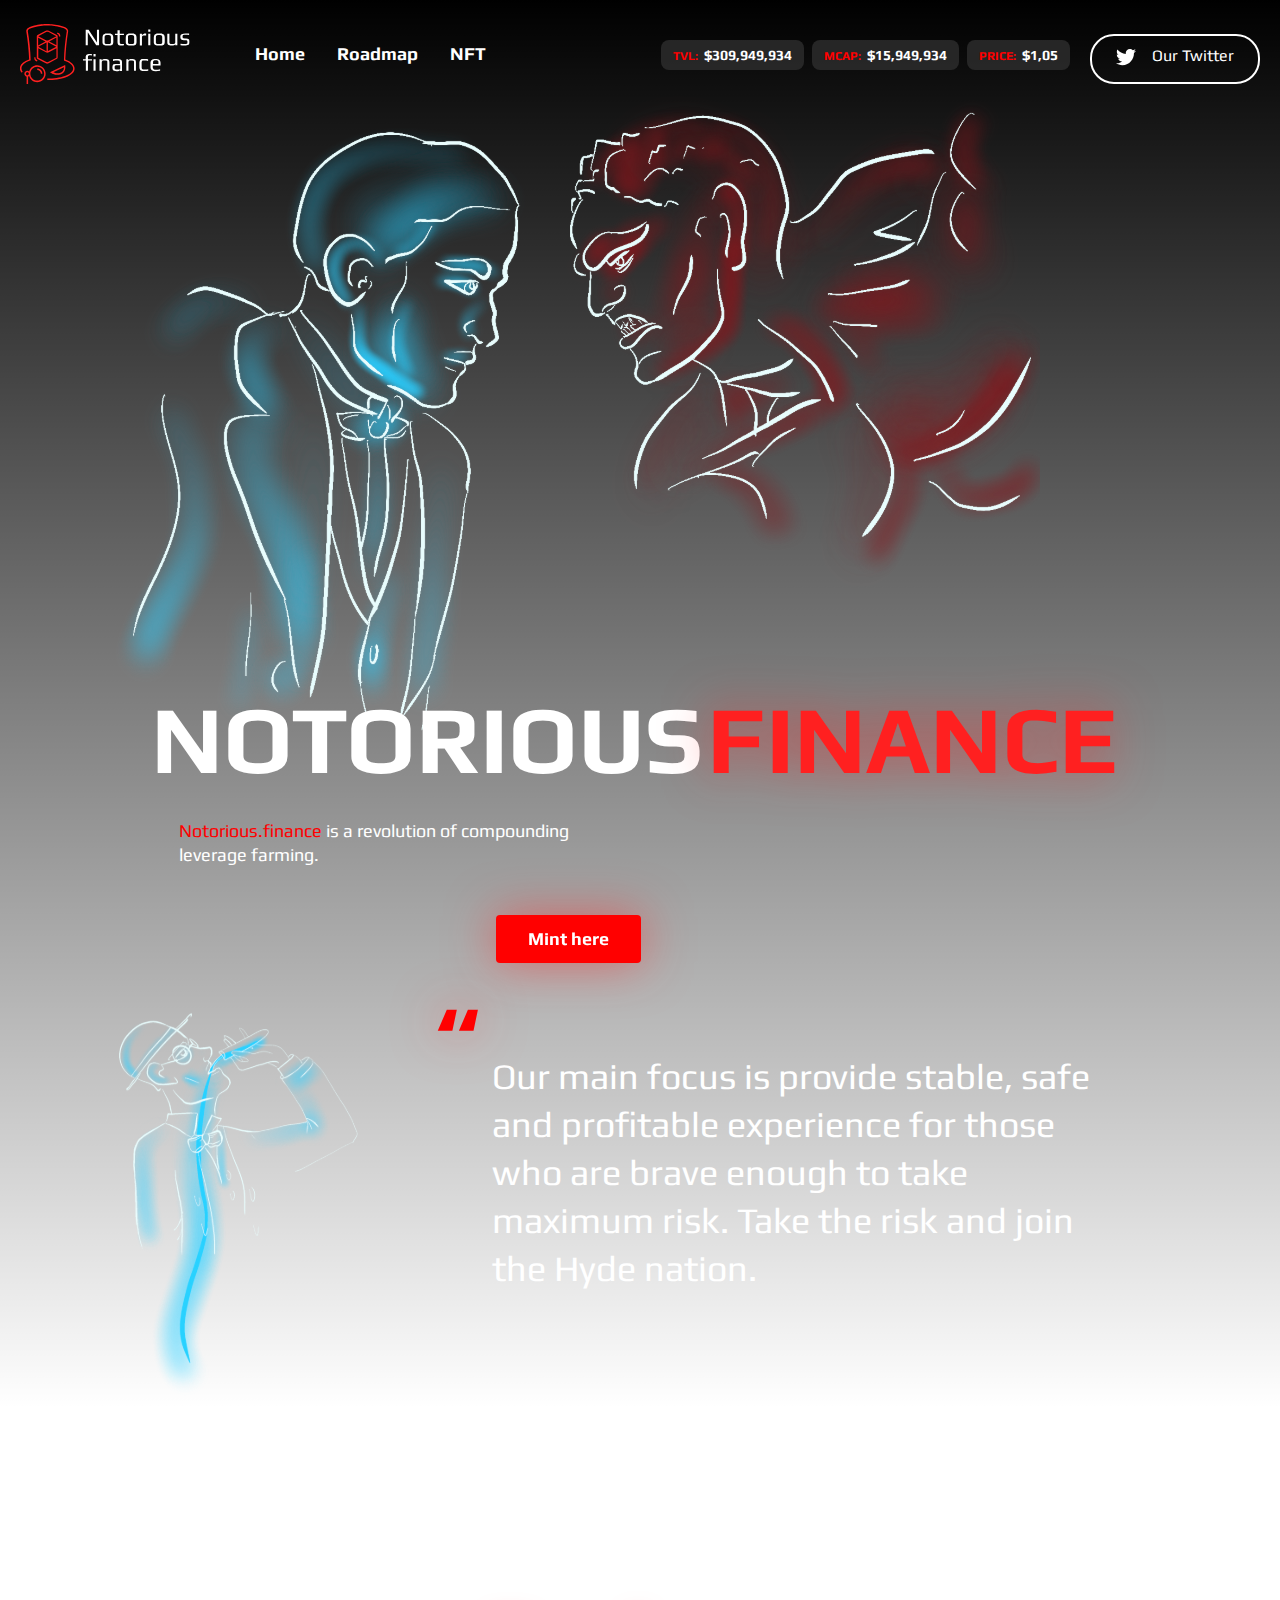
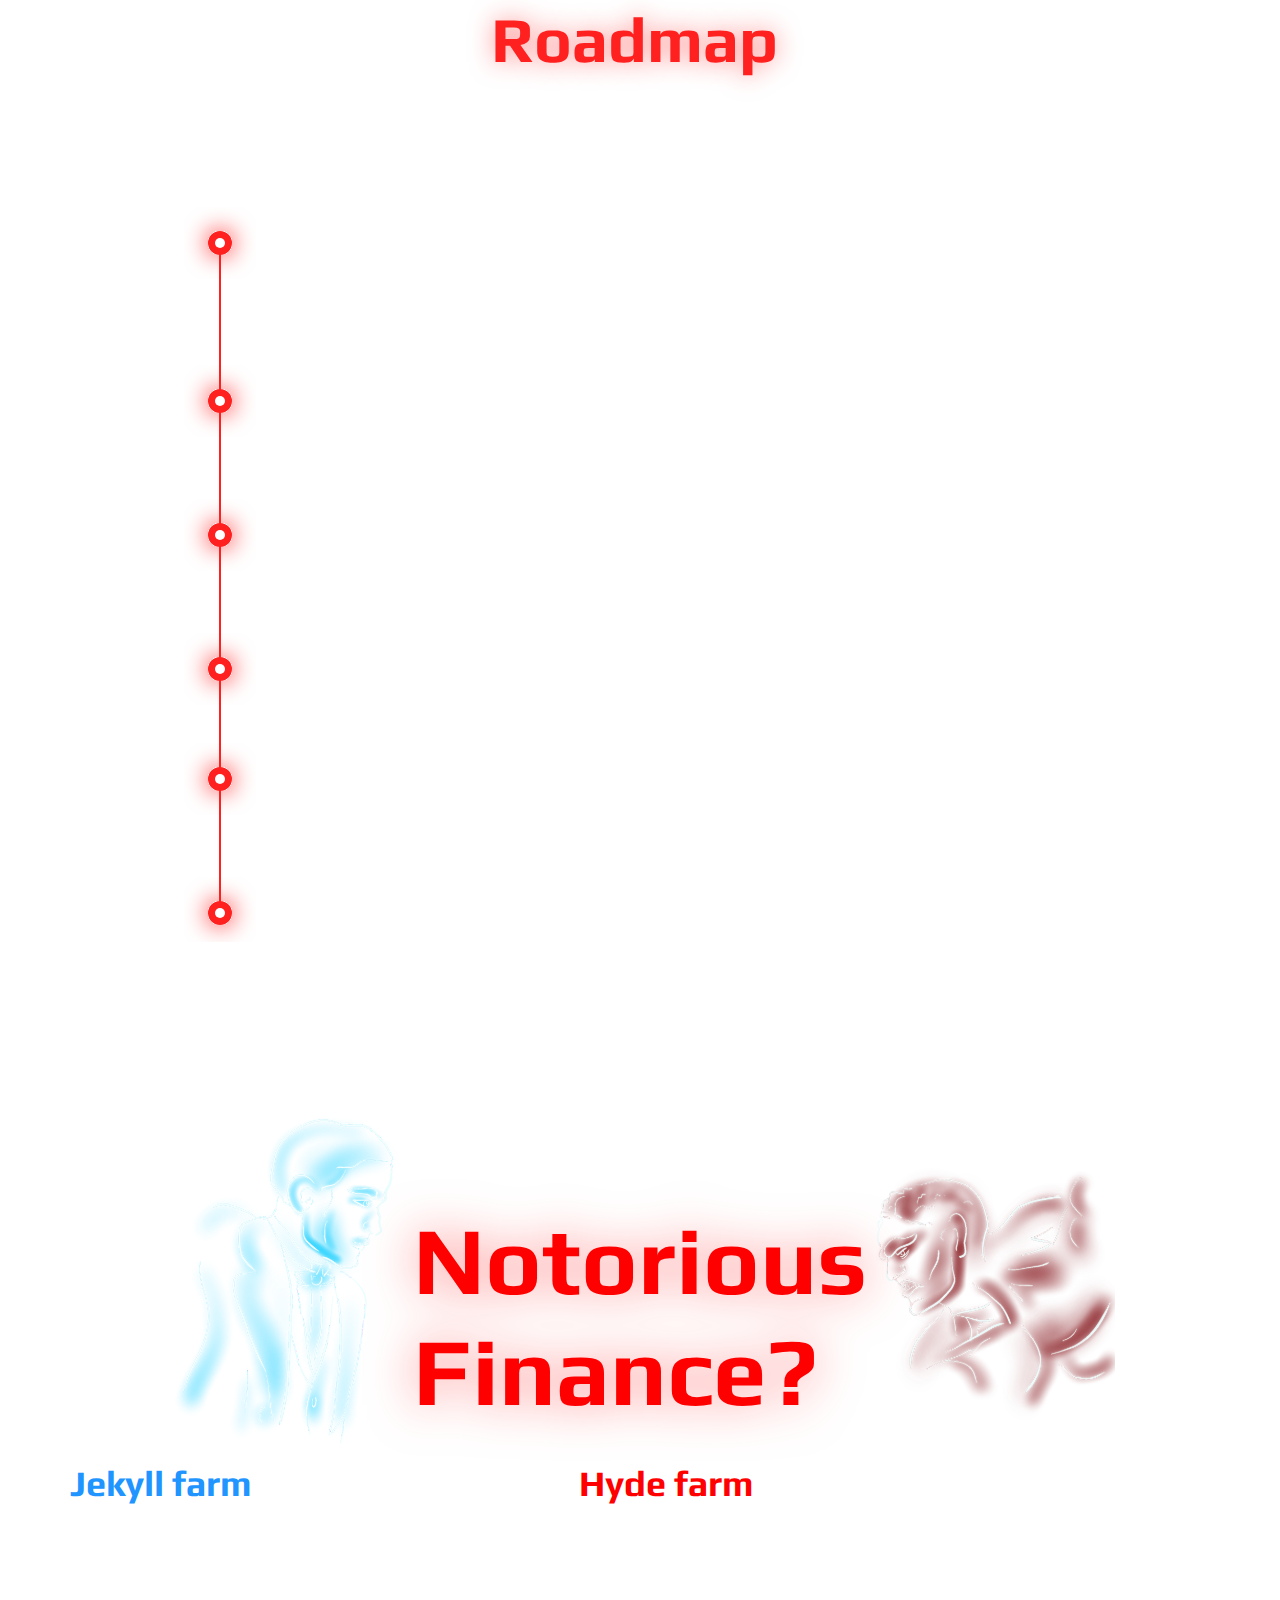
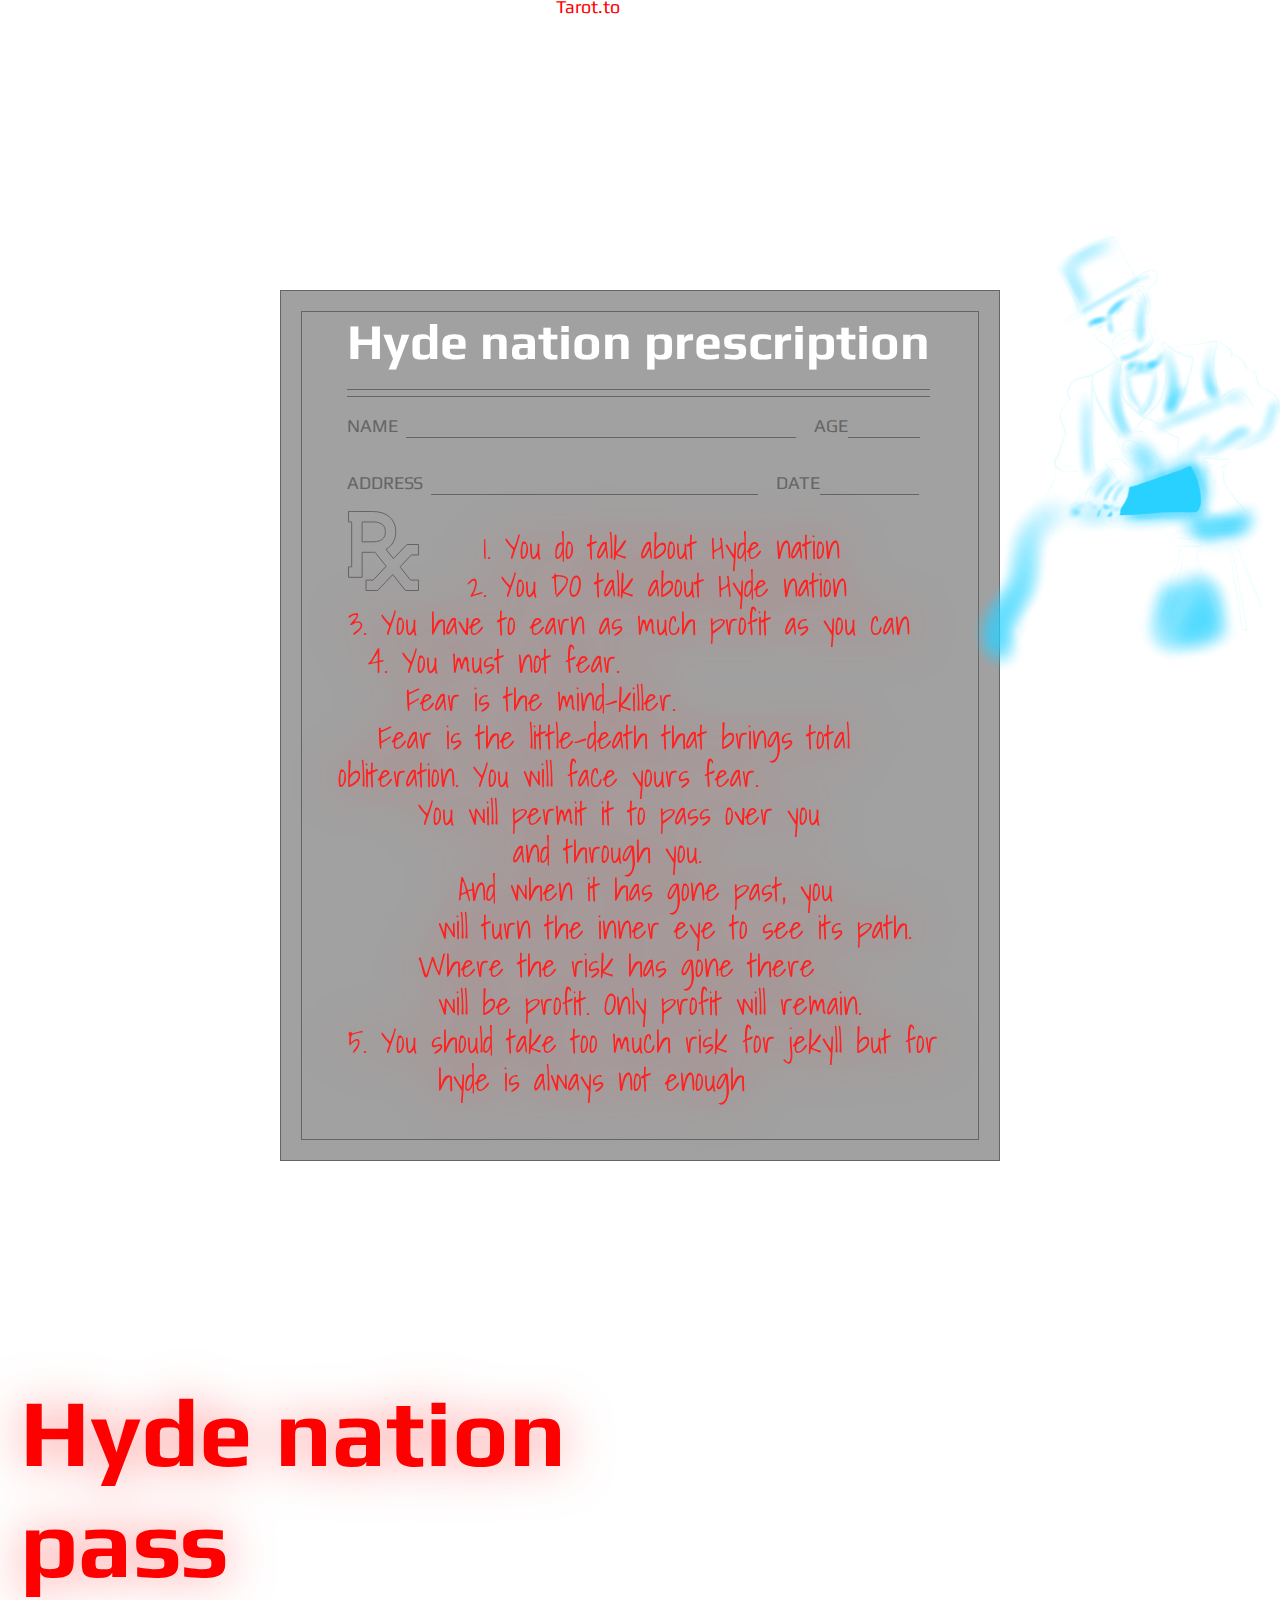
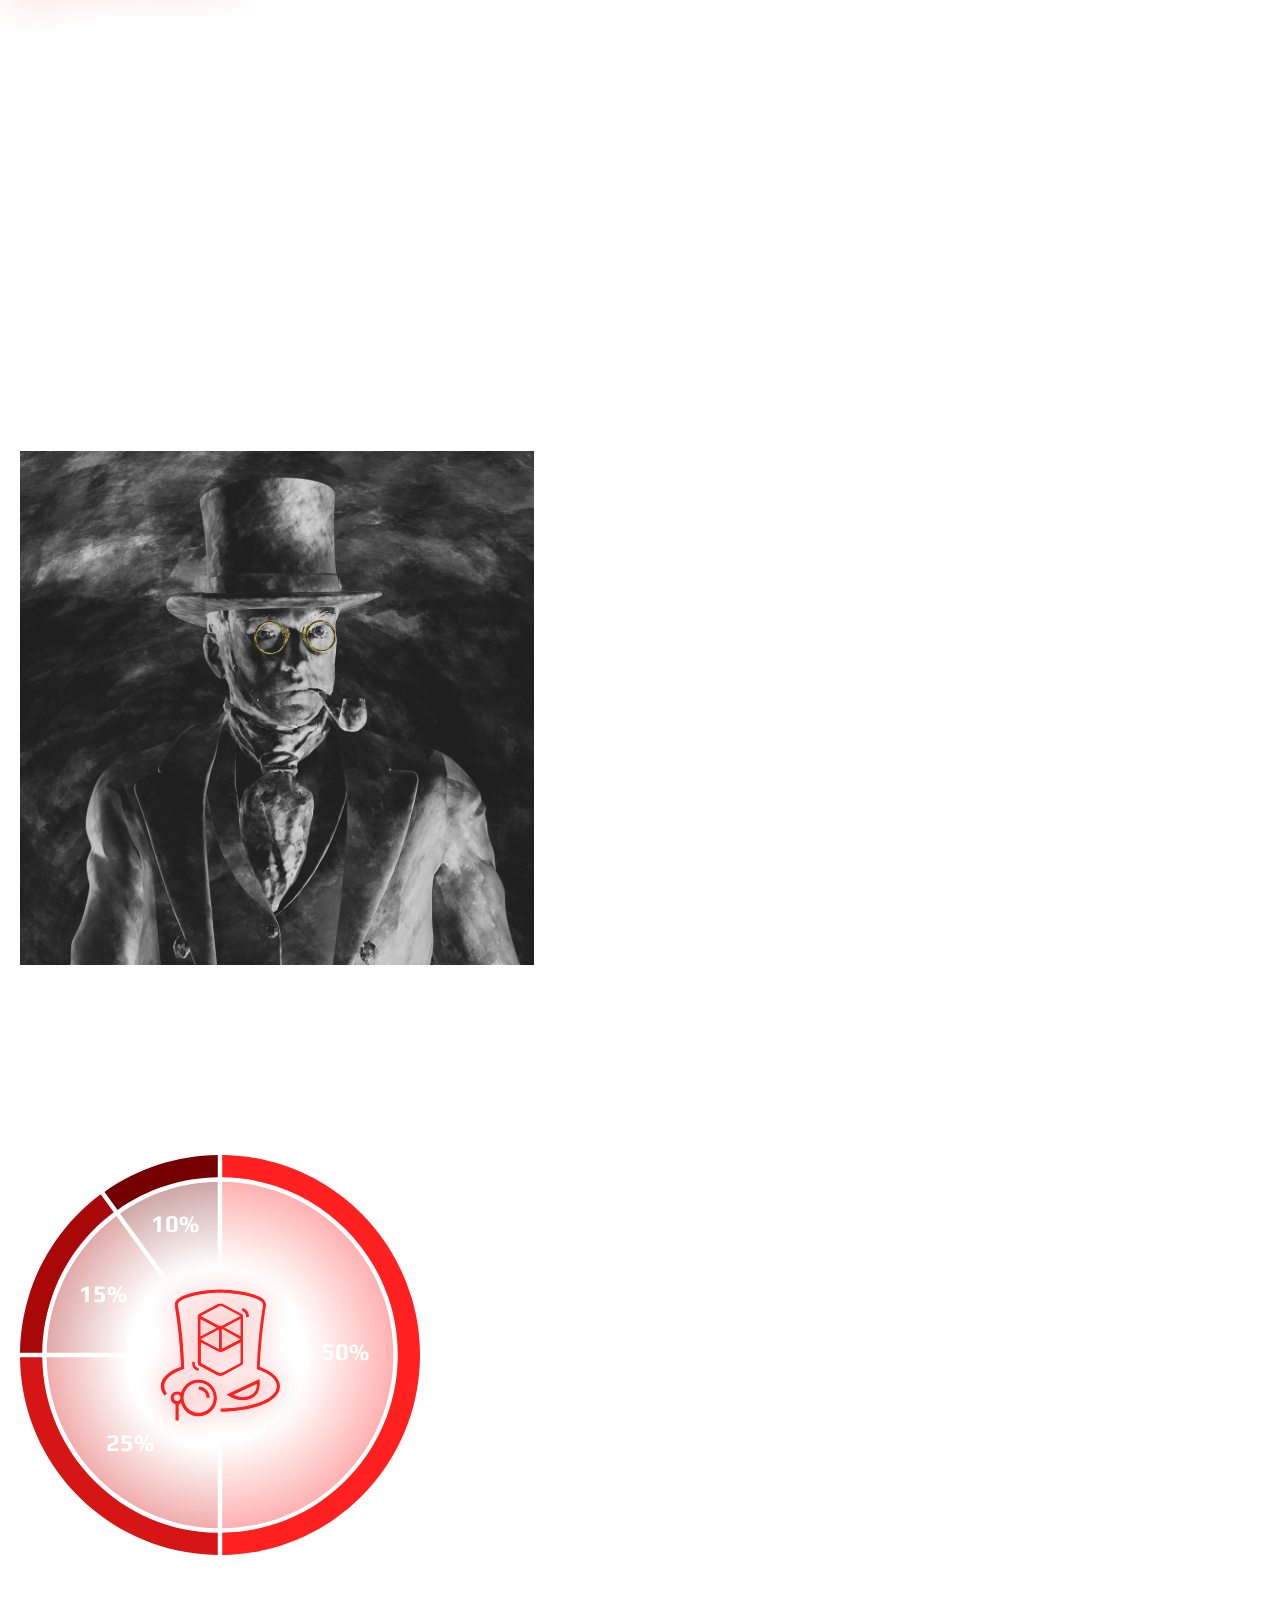
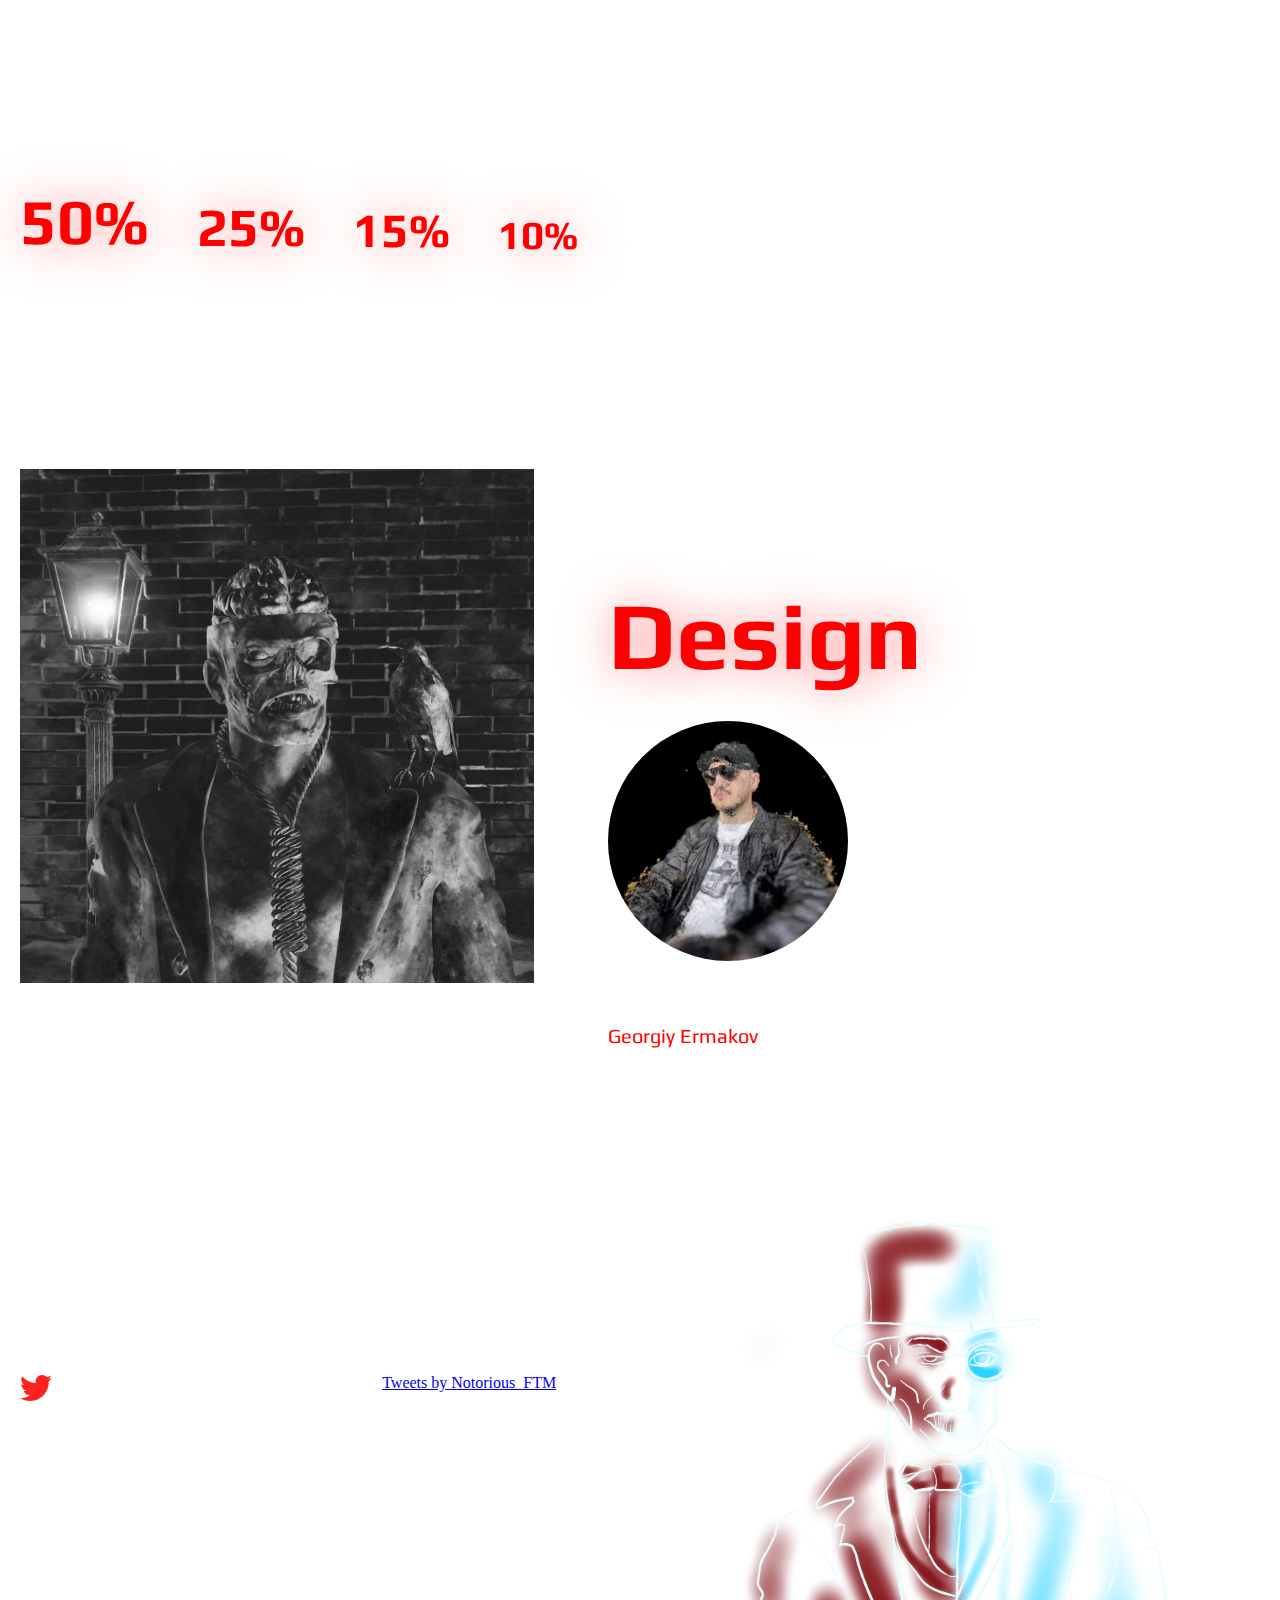
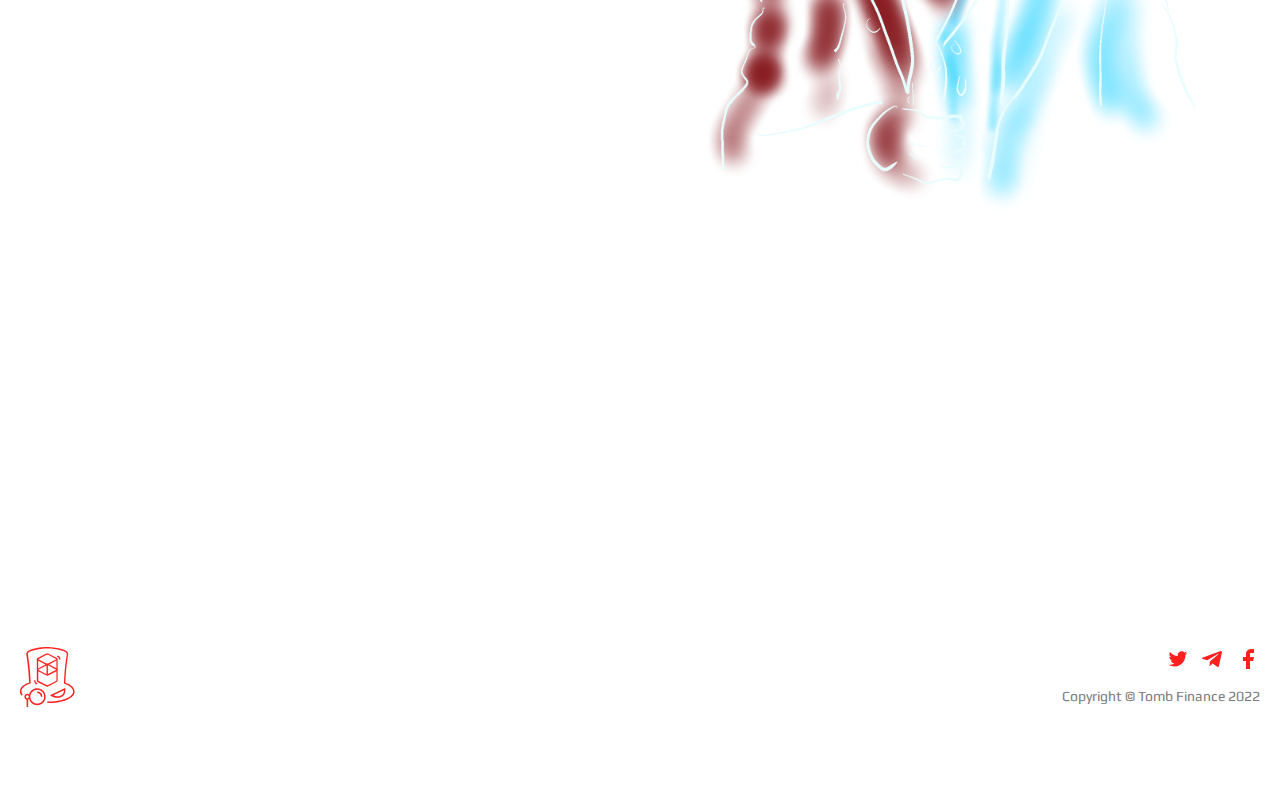
==== index.html @ 0c00ef54 "Add files via upload" ====
<!DOCTYPE html>
<html lang="en">
<head>
    <meta charset="UTF-8">
    <meta http-equiv="X-UA-Compatible" content="IE=edge">
    <meta name="viewport" content="width=device-width, initial-scale=1.0">
    <title>Document</title>
    <link rel="stylesheet" href="css/reset.css">
    <link rel="stylesheet" href="css/style.css">
    <link rel="stylesheet" href="css/media.css">
</head>
<body>
<header class="header">    
    <div class="header_wrapp">
        <div class="header_wrapp_centr">
            <img src="./img/svg/эффект.svg" alt="">
        </div>
        <div class="header_left">
            <div class="header_left_logo">
                <a href="#!">
                    <img src="./img/svg/Logo_header.svg" alt="">
                </a>
            </div>
            <div class="heder_left_nav">
                <ul class="heder_left_nav_ul">
                    <li class="heder_left_nav_li">
                       <a href="index.html" class="heder_left_nav_li_link"> Home </a>
                    </li>
                    <li class="heder_left_nav_li">
                        <a href="#roadmap" class="heder_left_nav_li_link heder_left_nav_li_link_roadmap"> Roadmap </a>
                    </li>
                    <li class="heder_left_nav_li">
                        <a href="#NFT" class="heder_left_nav_li_link heder_left_nav_li_link_NFT"> NFT </a>
                    </li>
                </ul>
            </div>
        </div>    
        <div class="header_right">
            <div class="header_right_price">
                    <ul class="header_right_price_ul">
                        <li class="header_right_price_li"><span class="header_right_price_text_1">TVL:</span><span class="header_right_price_text_2">$309,949,934</span></li>
                        <li class="header_right_price_li"><span class="header_right_price_text_1">MCAP:</span><span class="header_right_price_text_2">$15,949,934</span></li>
                        <li class="header_right_price_li"><span class="header_right_price_text_1">PRICE:</span><span class="header_right_price_text_2">$1,05</span></li>
                    </ul>  
            </div>
            <div class="header_right_price_twitt">
                <img src="./img/svg/twitt.svg" alt="" class="header_right_price_twitt_icon">
                <span class="header_right_price_twitt_text">Our Twitter</span>
            </div>
        </div>
        <div class="header_right_mobile">
            <span class="header_right_price_twitt_text_mobile">
                <img src="./img/svg/twitt.svg" alt="">
            </span>
            <span class="header_right_burger">
                <img src="./img/svg/menuburger.svg" alt="">
                <img class="close" src="./img/svg/close.svg" alt="">
            </span>
        </div>
        <div class="header_wrapp_mobile_def">
            <div class="header_left-mobile"> 
                <div class="heder_left_nav">
                    <ul class="heder_left_nav_ul">
                        <li class="heder_left_nav_li">
                            <a href="./index.html" class="heder_left_nav_li_link"> Home </a>
                        </li>
                        <li class="heder_left_nav_li">
                            <a href="#roadmap" class="heder_left_nav_li_link heder_left_nav_li_link_roadmap"> Roadmap </a>
                        </li>
                        <li class="heder_left_nav_li">
                            <a href="#NFT" class="heder_left_nav_li_link heder_left_nav_li_link_NFT"> NFT </a>
                        </li>
                    </ul>
                </div>
                <div class="seti seti_header">
                    <a href="#!"><img src="img/svg/twitt_foter.svg" alt="twitt" class="img_twtt"></a>
                    <a href="#!"><img src="img/svg/telegramm_footer.svg" alt="telegram" class="img_tele"></a>
                    <a href="#!"><img src="img/svg/facebook_footer.svg" alt="facebook"  class="img_facebook"></a>
                    <p class="seti_text">Copyright © Tomb Finance 2022</p>
                </div>
            </div>
        </div>
        <div class="header_img">
            <div class="header_wrapp_img">
                    <div class="header_wrapp_img_title">
                        <span class="header_wrapp_img_h1">NOTORIOUS</span>
                        <span class="header_wrapp_img_h2">FINANCE</span>
                    </div>  
            </div>
        </div>
        <div class="header_wrapp_img_text">
            <span class="header_wrapp_img_t1">Notorious.finance </span><span class="header_wrapp_img_t2">is a revolution of compounding<br> leverage farming.</span>
        </div>
    </div>   
</header>
    <div class="menu">
        <section class="wrapp">
            <div class="section_1">
                <div class="section_1_hum_blu"><img src="img/svg/Hum_blu.svg" alt="Hum_blu"class="section_1_hum_blu_img"></div>
                <div class="section_1_info">
                    <a href="#!">
                        <button class="section_1_info_but" type="button">
                            Mint here
                        </button>
                    </a>
                <div class="section_1_info_text">
                    <span class="section_1_info_text_1">“</span>
                    <span class="section_1_info_text_2">
                        Our main focus is provide stable, safe
                        and profitable experience for those who are brave enough to take maximum risk.
                         Take the risk and join the Hyde nation.
                    </span>
                </div>
                </div>
            </div>  
        </section>
        <section id="roadmap" class="wrapp_2">
            <div class="section_2">
                <div class="roadmap_text">
                    <span class="roadmap-text-1">
                        Roadmap
                    </span>
                    <span class="roadmap-text-2">
                        The path to the next generation of financial instruments
                    </span>
                </div>
                    <img src="img/svg/roadmap.svg" alt="roadmap" class="section_2-roadmap">
                <div class="section_2_stage_1_text_1 section_2_stage_wrap_text">
                    <span class="section_2_stage_1_title">Stage 1</span>
                    <span class="section_2_stage_1_text">Jekyll farms and Hyde farms v1 development, Design NFT, community development</span>
                </div>
                <img src="img/svg/stage.svg" alt="stage" class="section_2_stage section_2_stage_1">
                <div class="section_2_stage_2_text section_2_stage_wrap_text">
                    <span class="section_2_stage_1_title">Stage 2</span>
                    <span class="section_2_stage_1_text">Liquidity generation event and marketing activities</span>
                </div>
                <img src="img/svg/stage.svg" alt="stage" class="section_2_stage section_2_stage_2">
                <div class="section_2_stage_3_text section_2_stage_wrap_text">
                    <span class="section_2_stage_1_title">Stage 3</span>
                    <span class="section_2_stage_1_text">Jekyll farm and Hyde farms v1  life, Hyde farms v2 development</span>
                </div>
                <img src="img/svg/stage.svg" alt="stage" class="section_2_stage section_2_stage_3">
                <div class="section_2_stage_4_text section_2_stage_wrap_text">            
                    <span class="section_2_stage_1_title">Stage 4</span>
                    <span class="section_2_stage_1_text">Hyde farms v2 development</span>
                </div>
                <img src="img/svg/stage.svg" alt="stage" class="section_2_stage section_2_stage_4">
                <div class="section_2_stage_5_text section_2_stage_wrap_text">
                    <span class="section_2_stage_1_title">Stage 5</span>
                    <span class="section_2_stage_1_text">Wide ranch of leverage farming protocol support</span>
                </div>
                <img src="img/svg/stage.svg" alt="stage" class="section_2_stage section_2_stage_5">
                <div class="section_2_stage_6_text section_2_stage_wrap_text">
                    <span class="section_2_stage_1_title">Stage 6</span>
                    <span class="section_2_stage_1_text">Cross-chain expansion</span>
                </div>
                <img src="img/svg/stage.svg" alt="stage" class="section_2_stage section_2_stage_6">
                </div>
        </section>
        <section class="wrapp_2">
            <div class="finance">
                <img src="img/svg/left_hum_blu.svg" alt="hum_blu" class="finance_img_blu">
                <div class="finance_title">
                    <span class="finance_text_1">Why is</span> 
                    <span class="finance_text_2">Notorious<br>Finance?</span>
                </div>
                <img src="img/svg/right_hum_red.svg" alt="hum_red" class="finance_img_red">
                <div class="finance_info">
                    <div class="finance_info_text_1">
                        <span class="finance_info_text_1_title">Jekyll farm</span>
                        <span class="finance_info_text_1_text">Jekyll farm allows liquidity providers to earn boosted NOS</span>
                    </div>
                    <div class="finance_info_text_2">
                        <span class="finance_info_text_2_title">Hyde farm</span>
                        <span class="finance_info_text_2_text">Only Hyde nation will gain access to protected leverage farming opportunities. Stake your NFT and proof your hyde nature.
                            Hyde farms use leverage protocol <span style="color:red;">Tarot.to</span> to farm with the highest leverage and protecting users from liquidation. When position coming to liquidation our smart contract will deleverage the position to the optimal leverage to continue farming </span>
                    </div>
                </div>
            </div>
        </section>
        <section class="wrapp_3">
            <div class="tablo">
                <img src="img/svg/alximic.svg" alt="alximic" class="tablo_alximic">
                <img src="img/svg/bog.svg" alt="bog" class="tablo_bog">
                <div class="tablo_ramka">
                    <div class="tablo_info">
                        <div class="tablo_info_title">Hyde nation prescription</div>
                        <div class="tablo_info_lin">
                            <span class="tablo_info_lini"></span>
                            <span class="tablo_info_lini_2"></span>
                        </div>
                        <div class="tablo_info_anketa">
                            <div class="tablo_info_anketa_up">
                                <span class="tablo_info_anleta_text_1">NAME</span>
                                <span class="tablo_info_anleta_lin_name"></span>
                                <span class="tablo_info_anleta_text_2">AGE</span>
                                <span class="tablo_info_anleta_lin_age"></span>
                            </div>
                            <div class="tablo_info_anketa_up">
                                <span class="tablo_info_anleta_text_1">ADDRESS</span>
                                <span class="tablo_info_anleta_lin_ADDRESS"></span>
                                <span class="tablo_info_anleta_text_2">DATE</span>
                                <span class="tablo_info_anleta_lin_DATE"></span>
                            </div>
                        </div>
                    </div>
                            <div class="tablo_info_anketa_bot">
                                <img src="img/svg/anketa.svg" alt="RX" class="anketa_logo">
                                <span class="tablo_info_anketa_bot_text">
                                    <span class="bot_text_1">1. You do talk about Hyde nation</span><br>
                                    <span class="bot_text_2">2. You DO talk about Hyde nation</span><br>
                                    <span class="bot_text_3">3. You have to earn as much profit as you can</span><br>
                                    <span class="bot_text_4">4. You must not fear.</span><br>
                                    <span class="bot_text_5">Fear is the mind-killer.</span><br>
                                    <span class="bot_text_6">Fear is the little-death that brings total obliteration.</span>
                                    You will face yours fear.<br>
                                    <span class="bot_text_7">You will permit it to pass over you</span>
                                    <span class="bot_text_8">and through you.</span><br>
                                    <span class="bot_text_9">And when it has gone past, you</span>
                                    <span class="bot_text_10">will turn the inner eye to see its path.</span><br>
                                    <span class="bot_text_11">Where the risk has gone there</span>
                                    <span class="bot_text_12">will be profit. <span class="padding">vsvfd</span> Only profit will remain.</span><br>
                                    <span class="bot_text_13">5. You should take too much risk for jekyll but for</span> <br>
                                    <span class="bot_text_14">hyde is always not enough</span>
                                </span>
                            </div>
                        </div>               
                </div>
        </section>
        <section id="NFT" class="wrapp_2">
            <div class="nation_pass nation_pass_1">
                <div class="nation_pass_text">
                    <h3 class="nation_pass_tittle">Hyde nation pass</h3>
                    <p class="nation_pass_text">We have collection of 10000 unique NFT, 500 of Mr. Hyde NFTs and 9500 of Dr. Jekyll NFTs. Each NFT is a pass to hyde nation. Mr. Hyde NFT is ultimate pass to all farms, highest APRs and all benefits of our platform. Dr. Jekyll NFT gives you access to leverage farming but sometimes one Jekyll is not enough. The most profitable farms require up to 7 Jekyll NFTs. Make sure that you have enough Jekyll NFTs.
                    </p>
                </div>
                <div class="nation_pass_pic">
                    <img src="img/svg/nation_pass_icon.svg" alt="pass">
                </div>
            </div>
            <div class="wrapp_4">
                <div class="nation_pass NTF">
                    <div class="nation_pass_pic ">
                        <img src="img/svg/NFT.svg" alt="NTF">
                    </div>
                    <div class="NTF_block">
                            <p class="NTF_text">The minting event of the NFT will be liquidity generation for NOS token. To avoid inflation after presale we decided to generate liquidity for NOS token with minting of NFTs. 
                            </p>
                            <ul class="nation_pass_prozent">
                                <li class="nation_pass_prozent_li">
                                    <p class="nation_pass_prozent_li_up">50%</p>
                                    <p class="nation_pass_prozent_li_bot">Liquidity</p>
                                </li>
                                <li class="nation_pass_prozent_li">
                                    <p class="nation_pass_prozent_li_up up_25">25%</p>
                                    <p class="nation_pass_prozent_li_bot">Development</p>
                                </li>
                                <li class="nation_pass_prozent_li">
                                    <p class="nation_pass_prozent_li_up up_15">15%</p>
                                    <p class="nation_pass_prozent_li_bot">Marketing</p>
                                </li>
                                <li class="nation_pass_prozent_li">
                                    <p class="nation_pass_prozent_li_up up_10">10%</p>
                                    <p class="nation_pass_prozent_li_bot">Team</p>
                                </li>
                            </ul>
                    </div>
                </div>
            </div>
        </section>
        <sectuon class="NFT_design">
            <div class="NFT_design_wrapp">
                <div class="NFT_design_icon">
                    <img src="img/svg/NFT_design.svg" alt="NFT_design">
                </div>
                <div class="NFT_design_info">
                    <div class="NFT_design_info_title">
                        <h3 class="NFT_design_info_title_up">NFT</h3>
                        <h3 class="NFT_design_info_title_bot">Design</h3>
                        <img src="img/svg/NFT_design_pick.svg" alt="Georgiy" class="NFT_design_pick">
                    </div>
                    <div class="NFT_design_info_text">
                        Each NFT is unique piece of art. Design is created by outstanding artist <span style="color:red">Georgiy Ermakov</span>. Georgiy has a lot of collaborations with celebrities.
                    </div>
                </div>
            </div>
        </sectuon>
        <section class="twitt">
            <div class="wrapp_2">
                <div class="twitt_icon">
                    <div class="twitt_icon_text">
                        <img src="img/svg/twitt_red.svg" alt="twitt">
                        <p class="twitt_text">
                            Our <br>
                            Twitter
                            feed
                        </p>
                    </div>
                    <div class="twitt_red">
                        <img src="img/svg/twit_blu_red.svg" alt="blu_red" class="twitt_blu_red">
                        <a class="twitter-timeline" data-height="763" data-theme="dark" href="https://twitter.com/Notorious_FTM?ref_src=twsrc%5Etfw">Tweets by Notorious_FTM</a> 
                        <script async src="https://platform.twitter.com/widgets.js" charset="utf-8"></script>
                    </div>
                </div>
            </div>
        </section>
        <footer class="footer">
            <div class="wrapp_2">
                <div class="footer_block">
                <div class="logo_footer">
                    <img src="img/svg/footer_logo.svg" alt="logo">
                </div>
                <div class="seti">
                    <a href="#!"><img src="img/svg/twitt_foter.svg" alt="twitt" class="img_twtt"></a>
                    <a href="#!"><img src="img/svg/telegramm_footer.svg" alt="telegram" class="img_tele"></a>
                    <a href="#!"><img src="img/svg/facebook_footer.svg" alt="facebook"  class="img_facebook"></a>
                    <p class="seti_text">Copyright © Tomb Finance 2022</p>
                </div>
                </div>
            </div>
        </footer>
    </div> 
    <!-- <script src="https://ajax.googleapis.com/ajax/libs/jquery/1.10.2/jquery.min.js">    
    </script>  -->
    <script src="./js/script.js"></script>
</body>
</html>
---- css/style.css ----
/*Шрифты начало*/
@font-face {
    font-family:'Play';
    font-style: 'Regular';
    src: url(../fonts/Play.woff);
}
@font-face {
    font-family:'Play Bold';
    font-style: 'Bold';
    src: url(../fonts/Play-Bold.woff) ;
}
@font-face {
    font-family:'ShadowsInto';
    font-style: 'Regular';
    src: url(../fonts/ShadowsIntoLight-Regular.ttf) ;
}

/*Шрифты конец*/
html{
    box-sizing: border-box;
    overflow-x: hidden;
}
body {
    overflow-x: hidden;
}
*, *::before, *::after{
    box-sizing: inherit;
}
body{
    background-image: linear-gradient(to bottom, black 0%, transparent 16%), url('../img/bg-1.jpg');
}
.header,
.menu {
    padding: 0 20px;
}
.padding {
    display: none;
}
.stop-scroll {
    overflow: hidden;
  }
/*Header start*/
.header{
    margin-bottom: 24px;
}
.header_wrapp{
    max-width: 1280px;
    margin: 0 auto;
    display: flex;
    flex-wrap: wrap;
    justify-content: space-between;
    position: relative;
}
.header_wrapp_mobile_def {
    position: absolute;
    opacity: 0;
}
.close {
    display: none;
}

.header_left{
    display: flex;
    flex-wrap: wrap;
    z-index: 3;
}
.header_left_logo{
    margin-top: 24px;
}
.heder_left_nav{
    margin-left: 64.5px;
    margin-top: 43px;
}
.heder_left_nav_ul{
    display: flex;
    flex-wrap: wrap;
}
.heder_left_nav_li{
    font-family: 'Play Bold';
    font-size: 18px;
    line-height: 21px;
    padding-right: 32px;
}
.heder_left_nav_li:last-child{
    padding-right: 0;
}
.heder_left_nav_li_link{
    text-decoration: none;
    color:white;
    padding-bottom: 3px;
}
.heder_left_nav_li_link:hover, .heder_left_nav_li_link:active{
    border-bottom: 2px solid red ;
}
.header_wrapp_centr{
    position: absolute;
    z-index: 1;
    top: 0;
    left: 130px;
}

.header_right_mobile {
    display: none;
}
.header_right{
    display: flex;
    flex-wrap: wrap;
    z-index: 3;
}
.header_right_price_ul{
    display: flex;
    flex-wrap: wrap;
    margin-top: 40px;
}
.header_right_price_li{
    border-radius: 8px;
    background-color: rgba(48, 48, 48, 0.75);
    margin-right: 8px;
    padding-top: 7px;
    padding-bottom: 7px;
}
.header_right_price_li:last-child{
    margin-right: 20px;
}
.header_right_price_text_1{
    color: white;
    padding: 0px 0px 0px 12px ;
    font-family: 'Play Bold';
    font-size: 12px;
    line-height: 14px;
    color: red;
    
}
.header_right_price_text_2{
    color: white;
    padding: 0px 12px 0px 6px ;
    font-family: 'Play Bold';
    font-size: 14px;
    line-height: 16px;
    
}
.header_right_price_twitt{
    border: 2px solid white;
    border-radius: 24px;  
    margin-top: 34px;
    padding: 10px 24px 10px 24px;
    
}

.header_right_price_twitt_text{
    font-family: 'Play';
    font-size: 16px;
    line-height: 19px;
    color: white;
    padding: 0px 0px 0px 12px ;
}
.header_img{
    padding-left: 161px;
    max-width: 1920px;
}
.header_wrapp_img{
    background: url('../img/svg/Humans.svg') no-repeat center;
    width: 942px;
    height: 694px;
    padding-top: 448px;
    padding-left:471px ;
}
.header_wrapp_img_h1{
    font-family: 'Play Bold';
    font-size: 96px;
    line-height: 111px;
    color:white
}
.header_wrapp_img_h2{
    font-family: 'Play Bold';
    font-size: 96px;
    line-height: 111px;
    color:#FF2020;
    filter: drop-shadow(0px 0px  24px  rgba(255, 32, 32, 0.5));
}
.header_wrapp_img_text{
    padding-top: 24px;
    padding-left: 640px;
}
.header_wrapp_img_t1{
    font-family: 'Play';
    font-size: 18px;
    line-height: 24px;
    color:red;
    margin-top: 24px;
}
.header_wrapp_img_t2{
    font-family: 'Play';
    font-size: 18px;
    line-height: 24px;
    color:white;
}

/*Header end*/

/*Menu start*/
.wrapp{
    max-width: 1320px;
    margin: 0 auto;
    margin-bottom: 84px;
}
.section_1{
    display: flex;
    flex-wrap: wrap;
}
.section_1_info{
    padding-left: 55px;
    padding-top: 24px;
}
.section_1_info_but{
    font-family: 'Play Bold';
    font-size: 18px;
    line-height: 24px;
    color:white;
    border-radius: 4px;
    background:red;
    filter: drop-shadow(0px 0px  24px  rgba(255, 32, 32, 0.5));
    padding: 12px 32px;
    border: none;
    margin-left:61px ;
}
.section_1_info_text{
    display: flex;
    flex-wrap: wrap;
}
.section_1_info_text_1{
    font-family: 'Play Bold';
    font-size: 96px;
    line-height: 111px;
    color:red;
    filter: drop-shadow(0px 0px  24px  rgba(255, 32, 32, 0.5));
    display: inline-block;
    display: block;
    padding-top: 167px;
}
.section_1_info_text_2{
    font-family: 'Play';
    font-size: 36px;
    line-height: 48px;
    color:white;
    max-width: 640px;
    height: 240px;
    display: inline-block;
    padding-left: 11px;
    padding-top: 205px;
}
.section_1_hum_blu_img{
    width: 547px;
    height: 627px;
}
.wrapp_2{
    max-width: 1280px;
    margin: 0 auto;
}
.section_2{
    position: relative;
}
.section_2-roadmap{
    margin-bottom: 0;
    padding-left: 197px;
    padding-top:148px ;
}
.roadmap_text {
    position: absolute;
    top: 57%;
    left: 0;
    max-width: 24%;
    display: flex;
    flex-direction: column;
}
.roadmap-text-1 {
    margin-bottom: 23px;
    font-family: 'Play Bold';
    font-weight: 700;
    font-size: 64px;
    line-height: 74px;
    color: #FF2020;
    text-shadow: 0px 0px 24px rgba(255, 32, 32, 0.5);
}
.roadmap-text-2 {
    font-family: 'Play';
    font-weight: 400;
    font-size: 20px;
    line-height: 24px;
    color: #FFFFFF;
}
.section_2_stage_1{
    position: absolute;
    top: 119px;
    left: 231px;
}
.section_2_stage_2{
    position: absolute;
    top: 170px;
    left: 542px;
}
.section_2_stage_3{
    position: absolute;
    top: 363px;
    left: 598px;
}
.section_2_stage_4{
    position: absolute;
    top: 285px;
    left: 945px;
}
.section_2_stage_5{
    position: absolute;
    top: 414px;
    left: 1049px;
}
.section_2_stage_6{
    position: absolute;
    top: 565px;
    left: 519px;
}
.section_2_stage_wrap_text{
    color: white;
    width:277px;
}
.section_2_stage_1_title{
    display: block;
    font-family: 'Play Bold';
    font-size: 36px;
    line-height: 42px;
    padding-bottom: 12px;
}
.section_2_stage_1_text{
    display: block;
    font-family: 'Play';
    font-size: 18px;
    line-height: 24px;
    
}
.section_2_stage_1_text_1{
    position: absolute;
    top: 18px;
    left: 268px;
}
.section_2_stage_2_text{
    position: absolute;
    top: 80px;
    left: 570px;
}
.section_2_stage_3_text{
    padding-right: 18px;
    position: absolute;
    top: 215px;
    left: 629px;
}

.section_2_stage_4_text{
    position: absolute;
    top: 228px;
    left: 974px;
}
.section_2_stage_5_text{
    padding-right: 94px;
    position: absolute;
    top: 404px;
    left: 1099px;
}
.section_2_stage_6_text{
    position: absolute;
    top: 558px;
    left: 255px;
    text-align: right;
}
.finance{
    display: flex;
    flex-wrap: wrap;
    position: relative;
    margin-top: 152px;
    margin-bottom: 259px;
}
.finance_img_blu{
    padding-top: 46px;
    padding-right: 39px;
}
.finance_img_red{
    padding-top: 56px;
    padding-left: 18px;
}
.finance_text_1{
    font-family: 'Play';
    font-size: 96px;
    line-height: 111px;
    color:white;
}
.finance_text_2{
    font-family: 'Play Bold';
    font-size: 96px;
    line-height: 111px;
    color:red;
    filter: drop-shadow(0px 0px  24px  rgba(255, 32, 32, 0.5));
    display: block;
}
.finance_info{
    display: flex;
    flex-wrap: wrap;
    width: 684px;
    justify-content: space-between;
    position: absolute;
    top:482px;
    left: 336px;
}
.finance_info_text_1_title{
    font-family: 'Play Bold';
    font-size: 36px;
    line-height: 24px;
    color:#2094FF;
}
.finance_info_text_1_text{
    display: block;
    font-family: 'Play';
    font-size: 18px;
    line-height: 24px;
    color:white;
    width: 253px;
    padding-top: 24px;
}
.finance_info_text_2{
    text-align: right;
}
.finance_info_text_2_title{
    font-family: 'Play Bold';
    font-size: 36px;
    line-height: 24px;
    color:red;
}
.finance_info_text_2_text{
    display: block;
    padding-top: 24px;
    font-family: 'Play';
    font-size: 18px;
    line-height: 24px;
    color:white;
    width: 380px;
}
/*menu end*/
/*tablo start*/
.tablo{
    margin: 0 auto ;
    width: 720px;
    border: 1px solid #656565;
    padding: 20px;
    margin-bottom: 216px;
    position: relative;
    background: rgba(0, 0, 0, 0.37);
}
.tablo_alximic{
    position: absolute;
    right: -319px;
    top:-192px;
}
.tablo_bog{
    position: absolute;
    left:-366px;
    bottom:-195px;
}
.tablo_ramka{
    border: 1px solid #656565;
}
.tablo_info{
    padding: 0 45px 0 45px;
}
.tablo_info_title{
    font-family: 'Play Bold';
    font-size: 50px;
    line-height: 58px;
    color: white;
    padding-bottom: 19px;
}
.tablo_info_lini{
    display: block;
    content: '';
    border-bottom: 1px solid #656565;
    width: 583px;
    margin-bottom: 6px;
}
.tablo_info_lini_2{
    display: block;
    content: '';
    border-bottom: 1px solid #656565;
    width: 583px;
    margin-bottom: 17px;
}

.tablo_info_anketa_up{
    display: flex;
    flex-wrap: wrap;
    padding-bottom: 33px;
}
.tablo_info_anleta_text_2{
    font-family: 'Play';
    font-size: 18px;
    line-height: 24px;
    color: #656565;
    padding-left: 18px;
}
.tablo_info_anleta_text_1{
    font-family: 'Play';
    font-size: 18px;
    line-height: 24px;
    color: #656565;
    padding-right: 8px;
}
.tablo_info_anleta_lin_name{
    display: block;
    content: '';
    border-bottom: 1px solid #656565;
    width: 390px;
    padding-top: 8px;
    
}
.tablo_info_anleta_lin_age{
    display: block;
    content: '';
    border-bottom: 1px solid #656565;
    width: 72px;
    padding-top: 8px;
}
.tablo_info_anleta_lin_ADDRESS{
    display: block;
    content: '';
    border-bottom: 1px solid #656565;
    width: 327px;
    padding-top: 8px;
}
.tablo_info_anleta_lin_DATE{
    display: block;
    content: '';
    border-bottom: 1px solid #656565;
    width: 99px;
    padding-top: 8px;
}
.tablo_info_anketa_bot{
    padding: 0 36px 41px 36px;
    position: relative;
}
.anketa_logo{
    position: absolute;
    top:-17px;
    left: 46px;
}
.tablo_info_anketa_bot_text{
    
    font-family: 'ShadowsInto';
    font-size: 32px;
    line-height: 38px;
    color: #FF2020;
    filter: drop-shadow(0px 0px  24px  rgba(255, 32, 32, 0.5));
}
.bot_text_1{
    padding-left: 145px;
}
.bot_text_2{
    padding-left: 129px;
}
.bot_text_3{
    padding-left: 10px;
}
.bot_text_4{
    padding-left: 30px;
}
.bot_text_5{
    padding-left: 68px;
}
.bot_text_6{
    padding-left: 40px;
}
.bot_text_7{
    padding-left: 80px;
}
.bot_text_8{
    padding-left: 175px;
}
.bot_text_9{
    padding-left: 120px;
}
.bot_text_10{
    padding-left: 100px;
}
.bot_text_11{
    padding-left: 80px;
}
.bot_text_12{
    padding-left: 100px;
}
.bot_text_13{
    padding-left: 10px;
}
.bot_text_14{
    padding-left: 100px;
}
/*tablo end*/
/*nation_pass start*/

.nation_pass{
    display: grid;
    grid-template-columns: repeat(2, 1fr);
    gap: 180px;
    margin-bottom: 190px;
}
.nation_pass_tittle{
    font-family: 'Play Bold';
    font-size: 96px;
    line-height: 111px;
    color: red;
    filter: drop-shadow(0px 0px  24px  rgba(255, 32, 32, 0.5));
    width: 700px;
    padding-bottom: 32px;
}
.nation_pass_text{
    font-family: 'Play';
    font-size: 20px;
    line-height: 30px;
    color: white;
    width: 520px;
}
.wrapp_4{
    margin-left: 109px;
}
.NTF{
    gap: 0px;
}
.NTF_text{
    font-family: 'Play';
    font-size: 24px;
    line-height: 36px;
    color: white;
    padding-bottom: 48px;
    width: 640px;
    padding-top: 73px;
}
.nation_pass_prozent{
    display: flex;
    flex-wrap: wrap;
    align-items: flex-end;

}
.nation_pass_prozent_li{
    padding-right: 48px;
}
.nation_pass_prozent_li:last-child{
    padding-right: 0px;
}
.nation_pass_prozent_li_up{
    font-family: 'Play Bold';
    font-size: 64px;
    line-height: 74px;
    color: red;
    filter: drop-shadow(0px 0px  24px  rgba(255, 32, 32, 0.5));
}
.nation_pass_prozent_li_bot{
    font-family: 'Play';
    font-size: 18px;
    line-height: 21px;
    color: white;
}
.up_25{
    font-size: 54px;
    line-height: 62px;
    
}
.up_15{
    font-size: 48px;
    line-height: 56px;
    text-align: bottom;
}
.up_10{
    font-size: 40px;
    line-height: 46px;
    text-align: bottom;
}
/*nation_pass end*/
/*NFT design start*/
.NFT_design_wrapp{
    position: relative;
    display: flex;
    flex-wrap: wrap;
    width: 1228px;
    margin: 0 auto;
    margin-bottom: 294px;
}
.NFT_design_info{
    width: 426px;
    padding-left: 74px;
}
.NFT_design_info_title_up{
    font-family: 'Play Bold';
    font-size: 96px;
    line-height: 111px;
    color: white;
}
.NFT_design_info_title_bot{
    font-family: 'Play Bold';
    font-size: 96px;
    line-height: 111px;;
    color: red;
    filter: drop-shadow(0px 0px  24px  rgba(255, 32, 32, 0.5));
}
.NFT_design_info_text{
    font-family: 'Play';
    font-size: 20px;
    line-height: 30px;
    color: white;
}
.NFT_design_pick{
    position: absolute;
    right: 0;
    top:0;
}

/*NFT design end*/

/*footer start*/

.footer_block{
    display: flex;
    flex-wrap: wrap;
    justify-content: space-between;
    margin-bottom: 98px;
}
.seti{
    text-align: right;
}
.twitt_icon_text{
    margin-right: 137px;
    max-width: 22%;
}
.twitt_icon{
    display: inline-flex;
    margin-bottom: 109px;
}
.img_twtt,.img_tele{
    padding-right: 10px;
}

.twitt_text{
    font-family: 'Play Bold';
    font-size: 64px;
    line-height: 74px;
    color: white;
}
.twitt_red{
    width: 560px;
    height: 763px;
    position: relative;
}
.twitt_blu_red{
    position: absolute;
    top:-292px;
    right: -456px;
}
.seti_text{
    font-family: 'Play';
    font-size: 14px;
    line-height: 16px;
    color: #7C7C7C;
    padding-top: 17px;
}
/*footer end*/
---- css/media.css ----
@media (max-width: 1290px) {
    .header_img {
        padding-left: 0;
    }
    .header_wrapp_img {
        width: auto;
        height: auto;
        padding-top: 600px;
        padding-left: 131px;
    }
    .header_wrapp_img_text {
        padding-left: 159px;
    }
    .header_wrapp_centr {
        left: 0;
    }
    .section_1 {
        flex-wrap: nowrap;
    }
    .section_1_hum_blu_img {
        max-width: 360px;
    }
    .section_1_info_text_1 {
        padding-top: 56px;
        line-height: 38px;
    }
    .section_1_info_text_2 {
        height: auto;
        padding-top: 13%;
    }
    .section_2-roadmap {
        display: none
    }
    .section_2_stage {
        display: none;
    }
    .section_2 {
        display: flex;
        flex-direction: column;
        align-items: center;
        background-image: url('../img/svg/road-map-line.svg');
        background-repeat: no-repeat;
        background-position: 14% 205px;
    }
    .roadmap_text,
    .section_2_stage_1_title,
    .section_2_stage_1_text,
    .section_2_stage_wrap_text {
        position: static;
        text-align: start;
    }
    .roadmap_text{
        margin-bottom: 45px;
    }
    .section_2_stage_1_title {
        padding-bottom: 19px;
    }
    .section_2_stage_1_text {
        padding-bottom: 16px;
    }
    .finance {
        margin-bottom: 430px;
        justify-content: center;
    }
    .finance_img_blu,
    .finance_img_red {
        max-width: 20%;
        padding: 0;
    }
    .finance_info {
        top: 103%;
        left: 4%;
    }
    .wrapp_4 {
        margin-left: 0;
    }
    .nation_pass {
        grid-template-columns: auto;
    }
    .NFT_design_wrapp {
        width: auto;
    }
    .NFT_design_pick {
        position: static;
    }
    .NFT_design_info_title_bot {
        margin-bottom: 30px;
    }
    .twitt_icon {
        width: 100%;
        flex-wrap: nowrap;
    }
    .twitt_icon_text {
        max-width: 28%;
        margin-right: 15px;
    }
    .twitt_red {
        width: 40%;
    }
    .twitt_blu_red {
        right: -75%;
    }
}

@media (max-width: 768px) {
    .header_wrapp_img {
        padding-left: 0;
    }
    .header_wrapp_img_text {
        padding-left: 0;
    }
    .header_wrapp_centr {
        left: -22%;
    }
    .section_1_hum_blu_img {
        max-width: 292px;
    }
    .section_1 {
        flex-wrap: nowrap;
    }
    .section_1_info {
        padding-left: 0;
    }

    .section_1_info_text_1 {
        padding-top: 49px;
    }
    .section_1_info_text_2 {
        padding-top: 0;
    }
    .section_2 {
        display: flex;
        flex-direction: column;
        align-items: center;
        background-image: url('../img/svg/road-map-line.svg');
        background-repeat: no-repeat;
        background-position: 14% 81%;

    }
    .roadmap_text {
        max-width: 50%;
        margin-bottom: 45px;
    }
    .section_2-roadmap {
        display: none
    }
    .section_2_stage {
        display: none;
    }
    .roadmap_text,
    .section_2_stage_1_title,
    .section_2_stage_1_text,
    .section_2_stage_wrap_text {
        position: static;
        text-align: start;
    }
    .section_2_stage_1_title {
        padding-bottom: 19px;
    }
    .section_2_stage_1_text {
        padding-bottom: 16px;
    }
    .finance_info {
        width: auto;
    }
    .finance_info_text_1 {
        margin-bottom: 20px;
    }
    .tablo,
    .tablo_info_lini,
    .tablo_info_lini_2 {
        width: auto;
    }
    .NTF_text {
        width: auto;
    }
    .twitt_icon {
        width: auto;
        flex-wrap: wrap;
    }
    .twitt_icon_text {
        max-width: initial;
        margin-right: 137px;
    }
    .twitt_red {
        width: 100%;
    }
    .twitt_blu_red {
        right: -65%;
        top: -17%;
    }
}

@media (max-width: 566px) {
    .header_wrapp_img_h1,
    .header_wrapp_img_h2,
    .finance_text_1,
    .finance_text_2,
    .nation_pass_tittle,
    .NFT_design_info_title_up,
    .NFT_design_info_title_bot {
        font-size: 80px;
        line-height: 100px;
    }
    .header_img {
        max-width: 100%;
    }
    .header_wrapp_centr {
        left: -50%;
    }
    .section_2 {
        background-position: 3% 81%;
    }
    .nation_pass_tittle {
        width: auto;
    }
    .section_1_hum_blu_img {
        max-width: 238px;
    }
    .section_1_info_text_2 {
        font-size: 26px;
        line-height: 42px;
    }
    .nation_pass {
        display: block;
    }
    .nation_pass_text {
        max-width: 100%;
    }
    .nation_pass_text {
        max-width: 100%;
        margin-bottom: 60px;
    }
    .nation_pass_pic img {
        max-width: 100%;
    }
    .NFT_design_icon,
    .NFT_design_icon img {
        max-width: 100%;
    }
    .twitt_blu_red{
        right: -42%;
        top: -15%;
    }
}

@media (min-width: 320px) and (max-width: 480px) {
    .header,
    .menu {
        padding: 0;
    }
    .header_wrapp {
        max-width: 480px;
        padding: 0 24px;
        background-image: url('../img/svg/Humans.svg');
        background-size: 411px 316px;
        background-repeat: no-repeat;
        background-position: 50% 62%;
    }
    .header_wrapp_mobile_def {
        position: absolute;
        opacity: 0;
        transition: opacity .4s linear;
    }
    .header_wrapp_mobile_act {
        width: 100%;
        z-index: 10;
        opacity: 1;
        background: black;
        top: 137px;
        left: 0;
        transition: opacity .4s linear;
    }
    .close_act {
        display: block;
    }
    .header_wrapp_mobile_def .seti_header {
        display: none;
    } 
    .header_wrapp_mobile_act .seti_header {
        display: block;
    }
    .header_wrapp_centr {
        top: -14px;
        left: -20%;
        z-index: -1;
    }
    .header_wrapp_centr img {
        width: 500px;
    }   
    .heder_left_nav,
    .header_right_price_twitt {
        display: none;
    }
    .header_wrapp_mobile_act .heder_left_nav{
        margin: 0;
        max-width: 100%;
        padding: 154px 21% 191px 21%;
        display: block;
    }
    .header_wrapp_mobile_act .heder_left_nav_li {
        width: 100%;
        padding-right: 0;
        text-align: center;
        font-family: 'Play Bold';
        font-size: 48px;
        line-height: 56px;
    }
    .header_wrapp_mobile_act .heder_left_nav_li:not(:last-child) {
        margin-bottom: 32px;
    }
    .header_wrapp_mobile_act .heder_left_nav_li:first-child .heder_left_nav_li_link {
        border-bottom: 3px solid #FF2020;
    }
    .seti_header {
        padding-bottom: 31px;
    } 
    .header_right{
        max-width: 100%;
        order: 3;
    }
    .header_right_price {
        max-width: 100%;
    }
    .header_left_logo{
        margin-top: 22px;
    }
    .header_left_logo img {
        width: 136px;
    }
    .header_right_mobile {
        margin-top: 21px;
        align-items: center;
        display: flex;
        order: 2;
    }
    .header_right_price_twitt_text_mobile {
        margin-right: 10px;
        padding: 9px;
        font-size: 0;
        width: 40px;
        height: 40px;
        border: 1px solid white;
        border-radius: 20px;
    }
    .header_right_burger {
        padding: 15px 10px;
        width: 40px;
        height: 40px;
        font-size: 0;
        border: 1px solid white;
        border-radius: 20px;
    }
    .header_right_burger_act {
        padding: 12px;
    }
    .header_right_burger_act img:first-child {
        display: none;
    }
    .header_right_price_ul{
        max-width: 100%;
        margin-top: 22px;
        flex-wrap: nowrap;
    }
    .header_right_price_li {
        max-width: 39%;
        padding: 7px 9px;
        display: flex;
        flex-direction: column;
        align-items: center;
    } 
    .header_right_price_li:not(:last-child) {
        margin-right: 5px;
    }
    .header_right_price_li:last-child {
        margin-right: 0;
    }
    .header_right_price_text_1 {
        padding: 0;
    }
    .header_img {
        padding: 0;
        width: 100%;
        order: 4;
    }
    .header_wrapp_img_text {
        padding: 0 34px;
        text-align: center;
        order: 5;
    }
    .header_wrapp_img {
        padding: 0;
        padding-top: 234px;
        width: auto;
        height: auto;
        background: none;
    }
    .header_wrapp_img_title {
        margin-bottom: 14px;
        display: flex;
        flex-direction: column;
        align-items: center;
    }
    .header_wrapp_img_h1,
    .header_wrapp_img_h2 {
        font-weight: 700;
        font-size: 48px;
        line-height: 56px;
    }
    .wrapp {
        max-width: 480px;
        padding: 0 15px;
        margin-bottom: 76px;
    }
    .section_1_hum_blu img {
        max-width: 395px;
        position: absolute;
        top: 602px;
        left: -114px;
    }
    .section_1_info {
        padding: 0;
    }
    .section_1_info_text {
        padding: 198px 8px 0 51%;
    }
    .section_1_info_but {
        padding: 12px 32px;
        border: none;
        margin-left: 0;
        text-transform: uppercase;
    }
    .section_1_info a {
        display: flex;
        width: 100%;
        padding-top: 7px;
        justify-content: center;
    }
    .section_1_info_text_1 {
        margin-bottom: 22px;
        padding-top: 36px;
        height: 50px;
    }
    .section_1_info_text_2 {
        min-width: 1px;
        padding-left: 0;
        font-weight: 400;
        font-size: 18px;
        line-height: 26px;
    }
    .wrapp_2 {
        max-width: 480px;
        padding: 0 15px;
    }
    .section_2 {
        background-position: -15px 154px;
    }
    .roadmap_text{
        max-width: 100%;
    }
    .roadmap-text-1 {
        margin-bottom: 16px;
        text-align: center;
        font-weight: 700;
        font-size: 48px;
        line-height: 56px;
    }
    .roadmap-text-2 {
        text-align: center;
        font-weight: 400;
        font-size: 18px;
        line-height: 24px;
    }
    .section_2_stage_1_title {
        padding-bottom: 16px;
        font-weight: 700;
        font-size: 36px;
        line-height: 42px;
    }
    .section_2_stage_1_text {
        padding-bottom: 29px;
        font-weight: 400;
        font-size: 18px;
        line-height: 24px;
    }
    .section_2_stage_5_text {
        padding-right: 0;
    }
    .section_2_stage_wrap_text {
        width: 100%;
        padding-left: 57px;
    }
    .finance {
        margin-top: 63px;
    }
    .finance_title {
        text-align: center;
        width: 100%;
        order: 1;
    }
    .finance_text_1,
    .finance_text_2 {
        font-weight: 700;
        font-size: 48px;
        line-height: 56px;
    }
    .finance_img_blu {
        margin-bottom: 82px;
        max-width: 71%;
        order: 2;
    }
    .finance_img_red {
        max-width: 88%;
        order: 3;
    }
    .finance_info {
        width: 100%;
        left: 20%;
    }
    .finance_info_text_1 {
        position: absolute;
        top: -503px;
        left: -29px;
        text-align: center;
    }
    .finance_info_text_2 {
        max-width: 95%;
        text-align: center;
        position: absolute;
        bottom: -175px;
        left: -18%;
    }
    .finance_info_text_1_text{
        padding-top: 16px;
    }
    .finance_info_text_1_title,
    .finance_info_text_2_title {
        text-transform: uppercase;
        font-weight: 700;
        font-size: 36px;
        line-height: 42px;
    }
    .finance_info_text_1_text,
    .finance_info_text_2_text {
        font-weight: 400;
        font-size: 16px;
        line-height: 20px;
    }
    .finance_info_text_2_text {
        width: 100%;
        padding-top: 14px;
    }
    .wrapp_3 {
        max-width: 480px;
        padding: 0 25px 0 30px;
        padding-top: 126px;
    }
    .tablo {
        margin-bottom: 357px;
        width: auto;
        padding: 10px;
    }
    .tablo_info {
        padding: 21px 11px 0 11px;
        text-align: center;
    }
    .tablo_info_title {
        font-weight: 700;
        font-size: 36px;
        line-height: 42px;
    }
    .tablo_info_lini,
    .tablo_info_lini_2 {
        width: auto;
    }
    .tablo_info_lini_2{
        margin-bottom: 9px;
    }
    .tablo_info_anketa_up:first-child .tablo_info_anleta_text_2,
    .tablo_info_anketa_up:first-child .tablo_info_anleta_text_2 + span {
        display: none;
    }
    .tablo_info_anketa_up {
        flex-wrap: nowrap;
    }
    .tablo_info_anketa_up:first-child {
        padding-bottom: 17px;
    }
    .tablo_info_anleta_lin_ADDRESS{
        width: 153px;
    }
    .tablo_info_anleta_text_2 {
        padding-left: 0;
    }
    .anketa_logo {
        width: 50px;
        height: 56px;
        top: -14px;
        left: 12px;
    }
    .tablo_info_anketa_bot {
        padding: 19px 11px 34px 11px;
    }
    .tablo_info_anketa_bot_text {
        font-weight: 400;
        font-size: 26px;
        line-height: 38px;
    }
    .bot_text_1 {
        padding-left: 81px;
    }
    .bot_text_2 {
        padding-left: 35px;
    }
    .bot_text_3 {
        padding-left: 35px;
    }
    .bot_text_4 {
        padding-left: 0;
    }
    .bot_text_5{
        padding-left: 12px;
    }
    .bot_text_6{
        padding-left: 35px;
    }
    .bot_text_7 {
        padding-left: 12px;
    }
    .bot_text_8 {
        padding-left: 0;
    }
    .bot_text_9 {
        padding-left: 70px;
    }
    .bot_text_10 {
        padding-left: 0;
    }
    .bot_text_11 {
        padding-left: 24px;
    }
    .bot_text_12 {
        padding-left: 0;
    }
    .bot_text_13 {
        padding-left: 35px;
    }
    .bot_text_14 {
        padding-left: 12px;
    }
    .padding {
        display: inline-block;
        font-size: 0;
        width: 35px;
        height: 5px;
    }
    .tablo_alximic {
        right: -139px;
        top: -445px;   
    }
    .tablo_bog {
        left: 12px;
        bottom: -397px;
        width: 435px;
    }
    .nation_pass {
        margin-bottom: 0;
        display: flex;
        flex-direction: column;
        gap: 0;
    }
    .nation_pass_1 {
        margin-bottom: 10px;
    }
    .NTF {
        margin-bottom: 92px;
    }
    .nation_pass_text {
        order: 2;
    }
    .nation_pass_pic img {
        margin-bottom: 17px;
        max-width: 97%;
    }
    .nation_pass_tittle {
        max-width: 100%;
        padding-bottom: 25px;
        font-weight: 700;
        font-size: 48px;
        line-height: 56px;
    }

    .nation_pass_text {
        max-width: 100%;
        text-align: center;
        font-weight: 400;
        font-size: 18px;
        line-height: 28px;
    }

    .nation_pass_text p {
        padding: 0 10px;
    }
    .wrapp_4 {
        margin-left: 0;
    }
    .NTF_text {
        width: auto;
        padding: 0;
        padding-left: 9px;
        font-weight: 400;
        font-size: 18px;
        line-height: 28px;
    }
    .wrapp_4 img {
        margin-bottom: 44px;
    }
    .nation_pass_prozent {
        justify-content: space-around;
    }
    .nation_pass_prozent_li {
        padding: 26px;
        text-align: center;
    }
    .nation_pass_prozent_li:last-child {
        padding-right: 26px;
    }
    .nation_pass_prozent_li_up {
        margin-bottom: 2px;
    }
    .NFT_design {
        max-width: 480px;
        padding: 0 15px;
    }
    .NFT_design_wrapp{
        margin-bottom: 402px;
        width: 100%;
        padding: 0 15px;
    }
    .NFT_design_icon {
        max-width: 100%;
        margin-bottom: 18px;
    }
    .NFT_design_icon img {
        max-width: 99%;
    }
    .NFT_design_pick {
        margin-bottom: 29px;
        position: static;
        max-width: 140px;
        align-self: center  ;
    }
    .NFT_design_info {
        width: auto;
        padding-left: 0;
    }
    .NFT_design_info_title_up,
    .NFT_design_info_title_bot {
        font-weight: 700;
        font-size: 48px;
        line-height: 56px;
        text-align: center;
    }
    .NFT_design_info_title_bot{
        margin-bottom: 30px;
    }
    .NFT_design_info_title {
        display: flex;
        flex-direction: column;
        align-content: center;
    }
    .NFT_design_info_text {
        padding: 0 15px;
        text-align: center;
        font-weight: 400;
        font-size: 18px;
        line-height: 28px;
    }
    .twitt_icon {
        margin-bottom: 63px;
        width: 100%;
        flex-wrap: wrap;
    }
    .twitt_blu_red{
        max-width: 342px;
        top: -578px;
        left: -26px;
    }
    .twitt_text {
        font-weight: 700;
        font-size: 48px;
        line-height: 56px;
        text-align: center;
    }
    .twitt_icon_text {
        margin-bottom: 31px;
        text-align: center;
        margin-right: 0;
        width: 100%;
    }
    .twitt_icon_text img {
        margin-bottom: 11px;
    }
    .twitt_red{
        margin: 0 9px;
        width: 100%;
        height: 524px;
        border-radius: 8px;
    }
    .footer_block {
        margin-bottom: 49px;
        flex-direction: column;
        align-content: center;
    }
    .logo_footer {
        margin-bottom: 30px;
        padding-left: 8%;
    }
    .logo_footer img {
        max-width: 143px;
    }
    .seti {
        text-align: center;
    }
    .seti_text {
        padding-top: 33px;
    }  
}
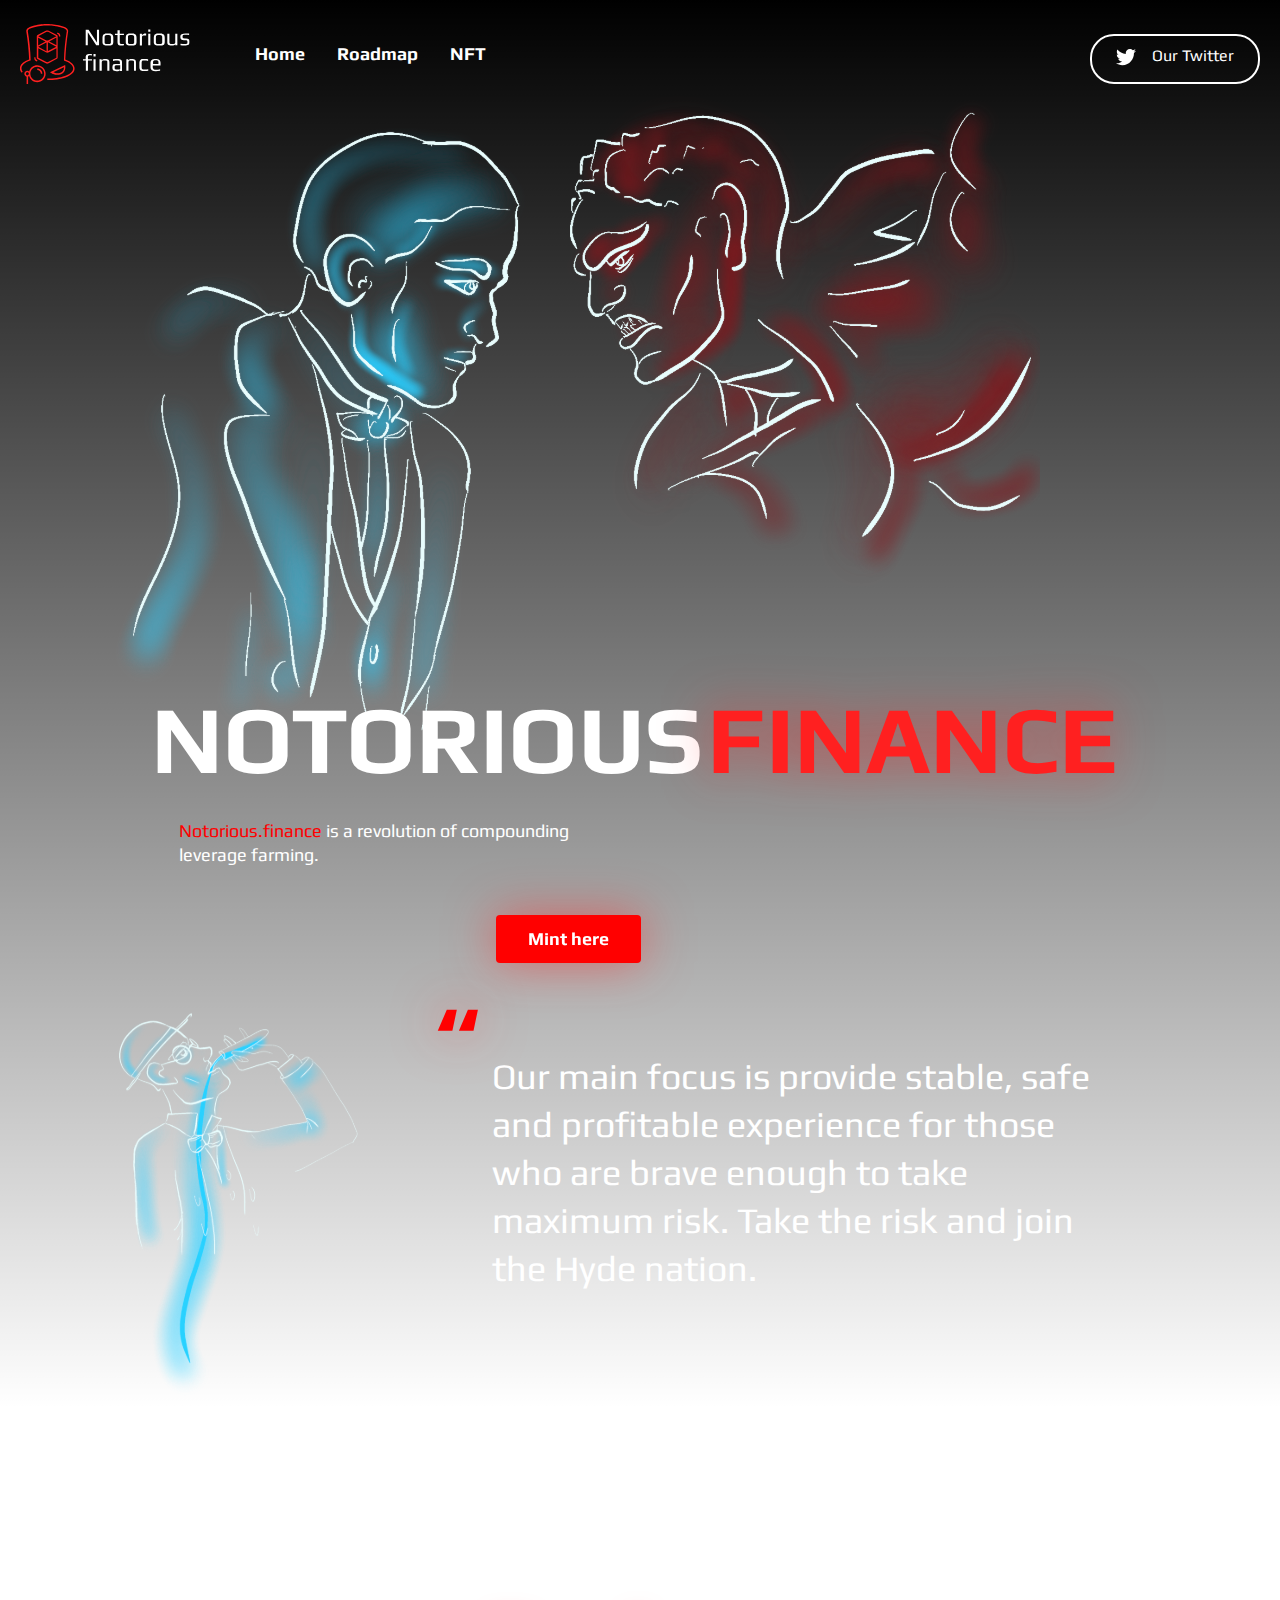
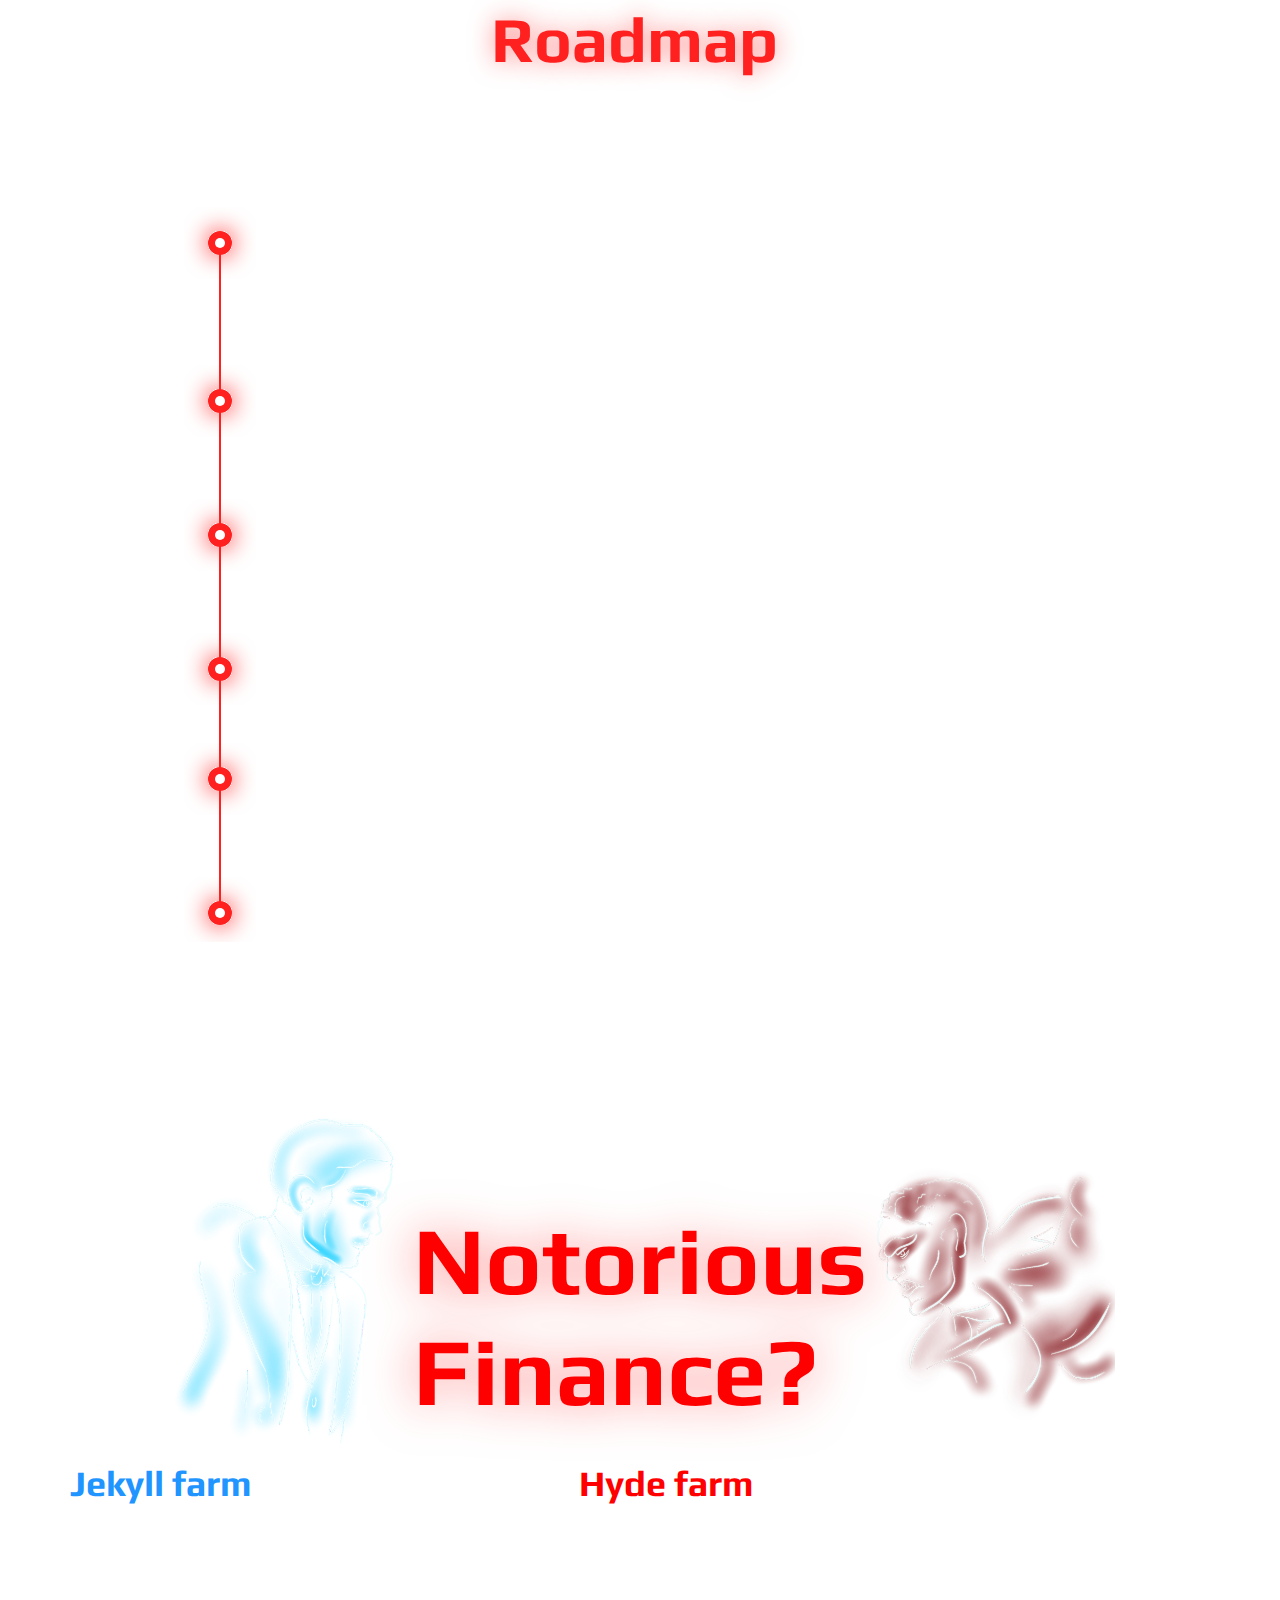
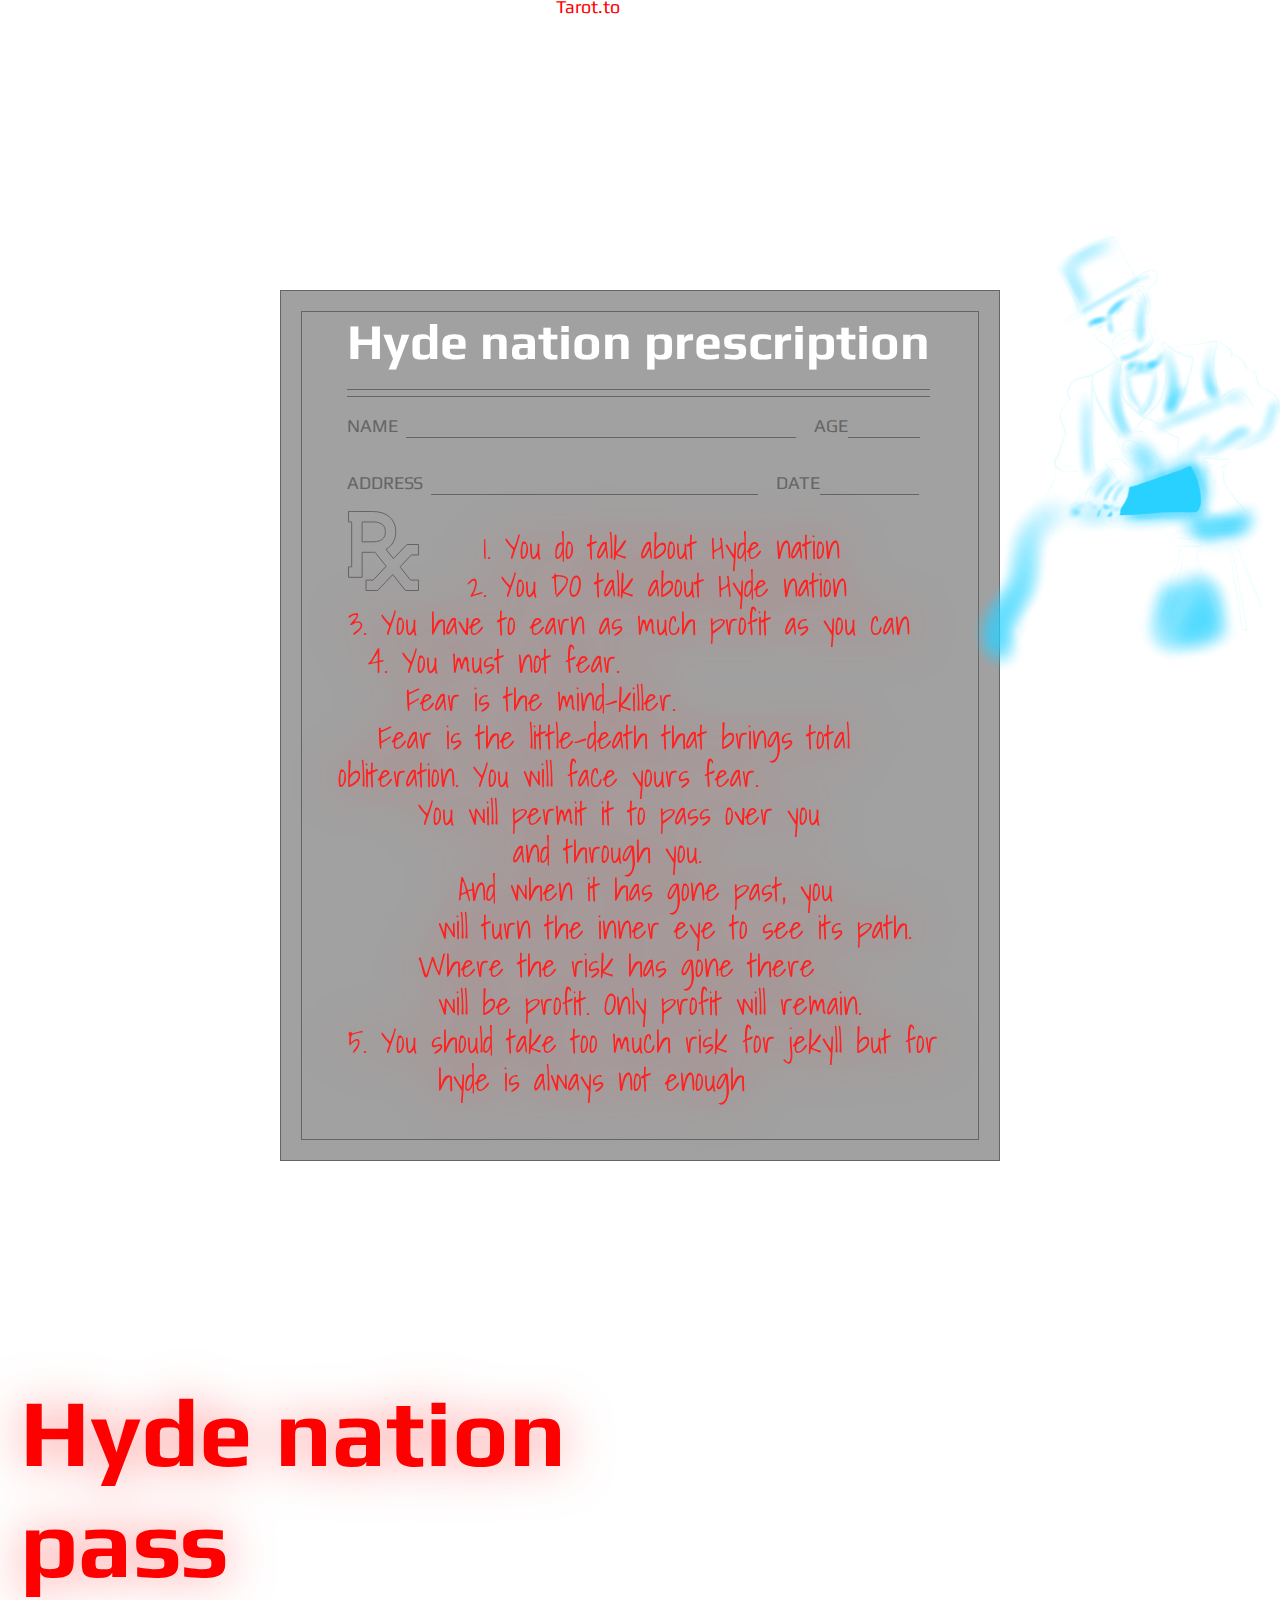
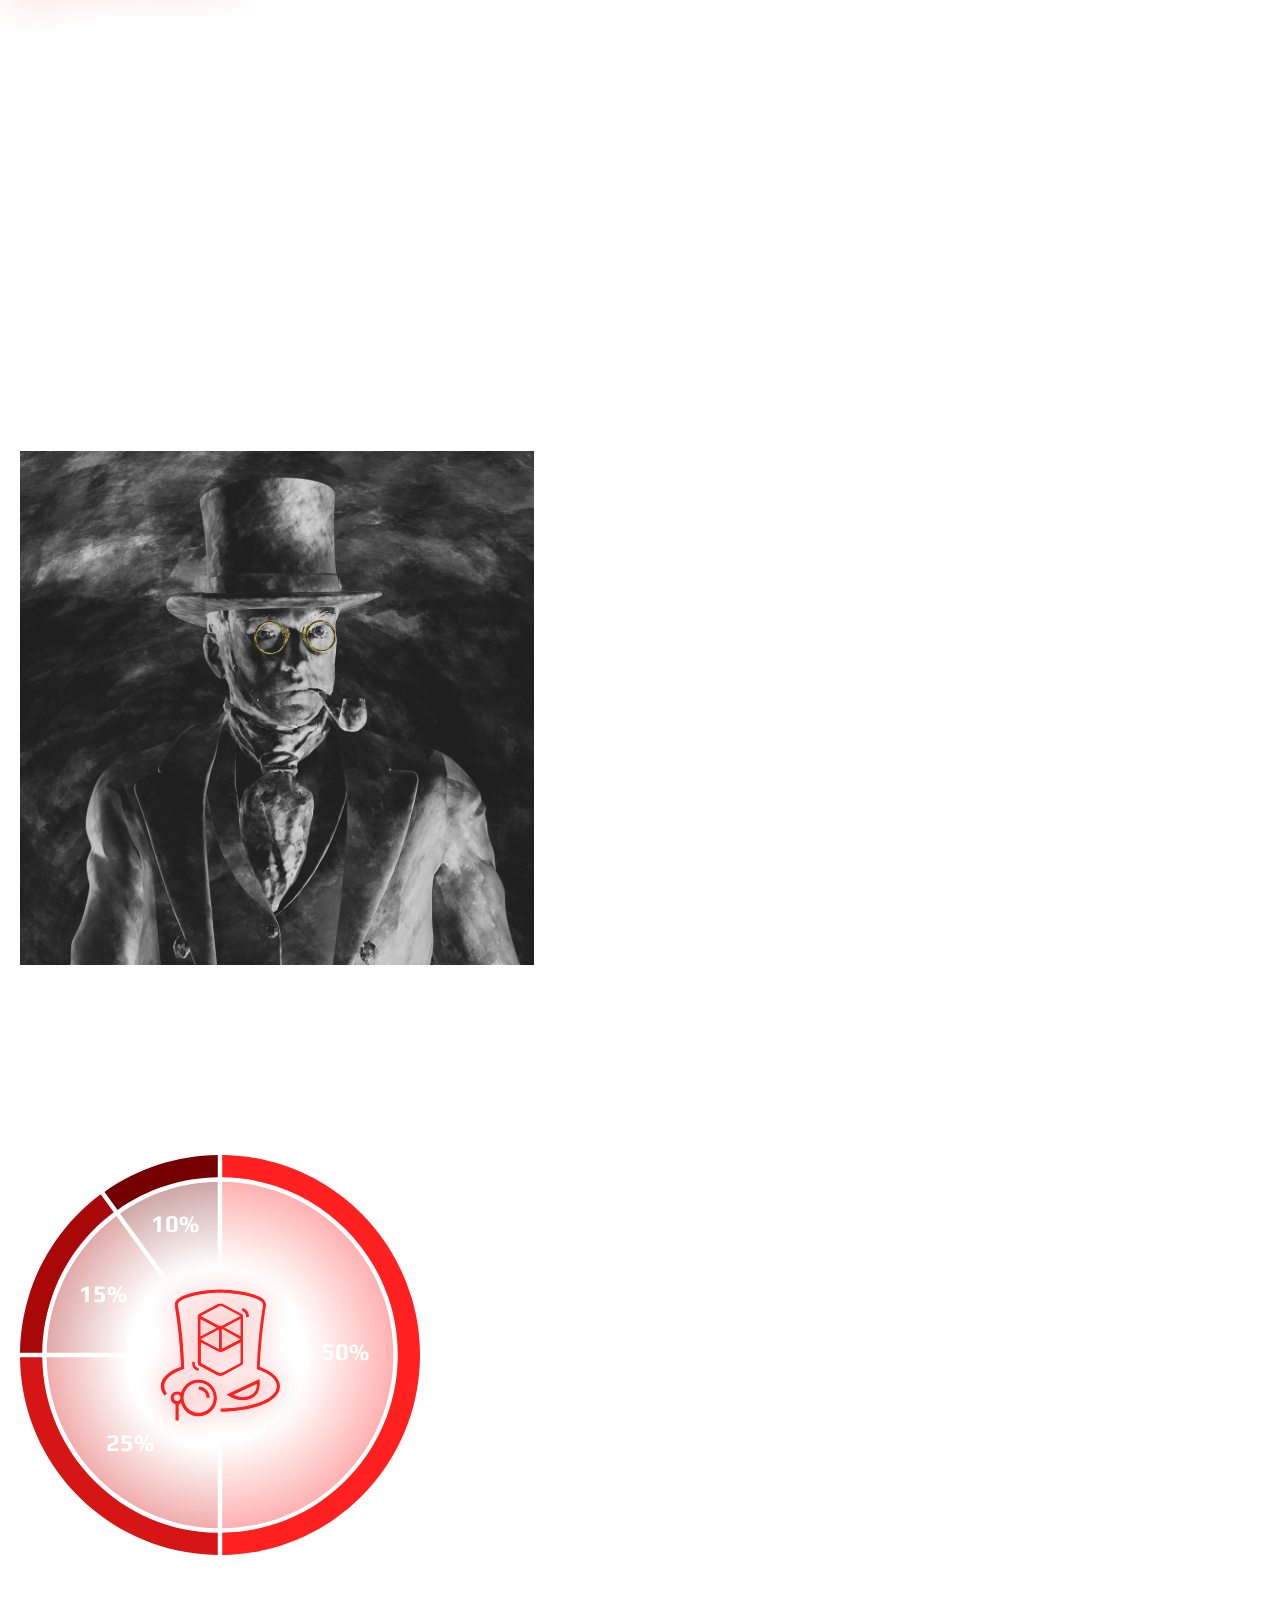
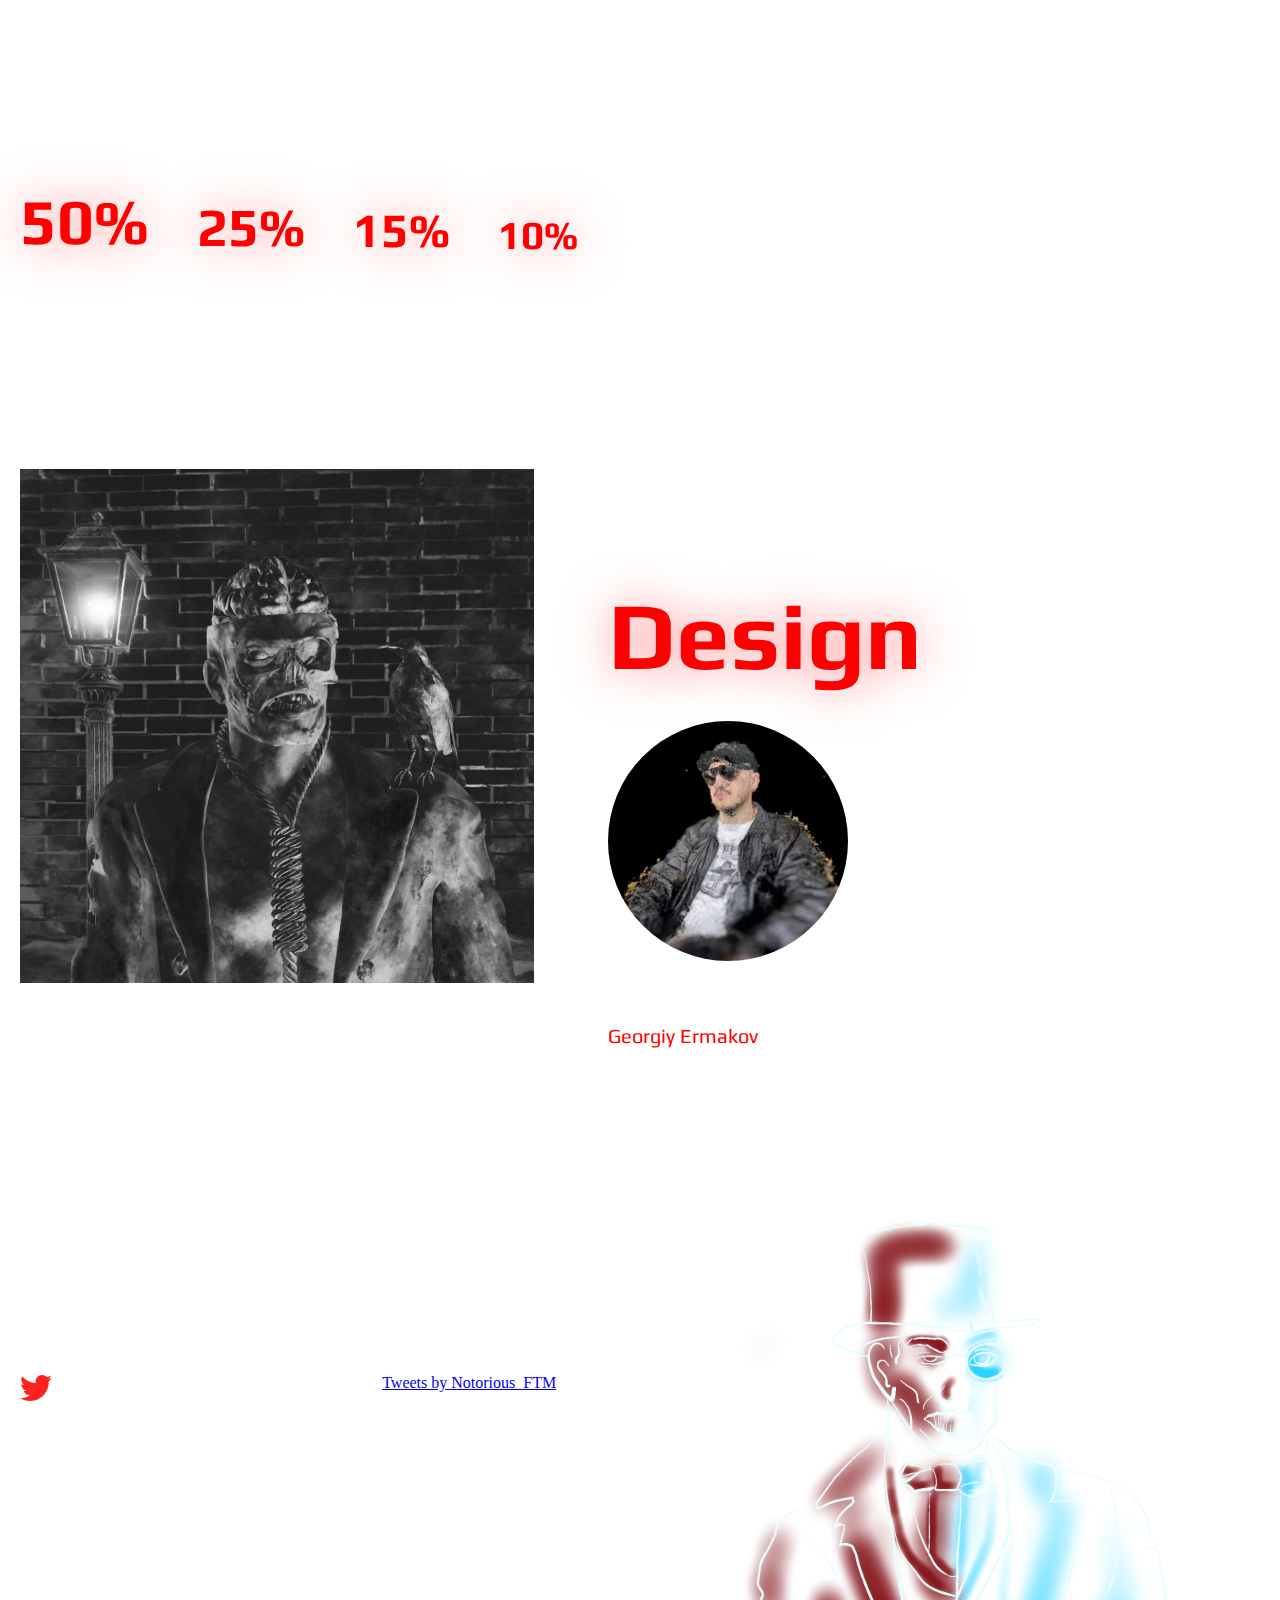
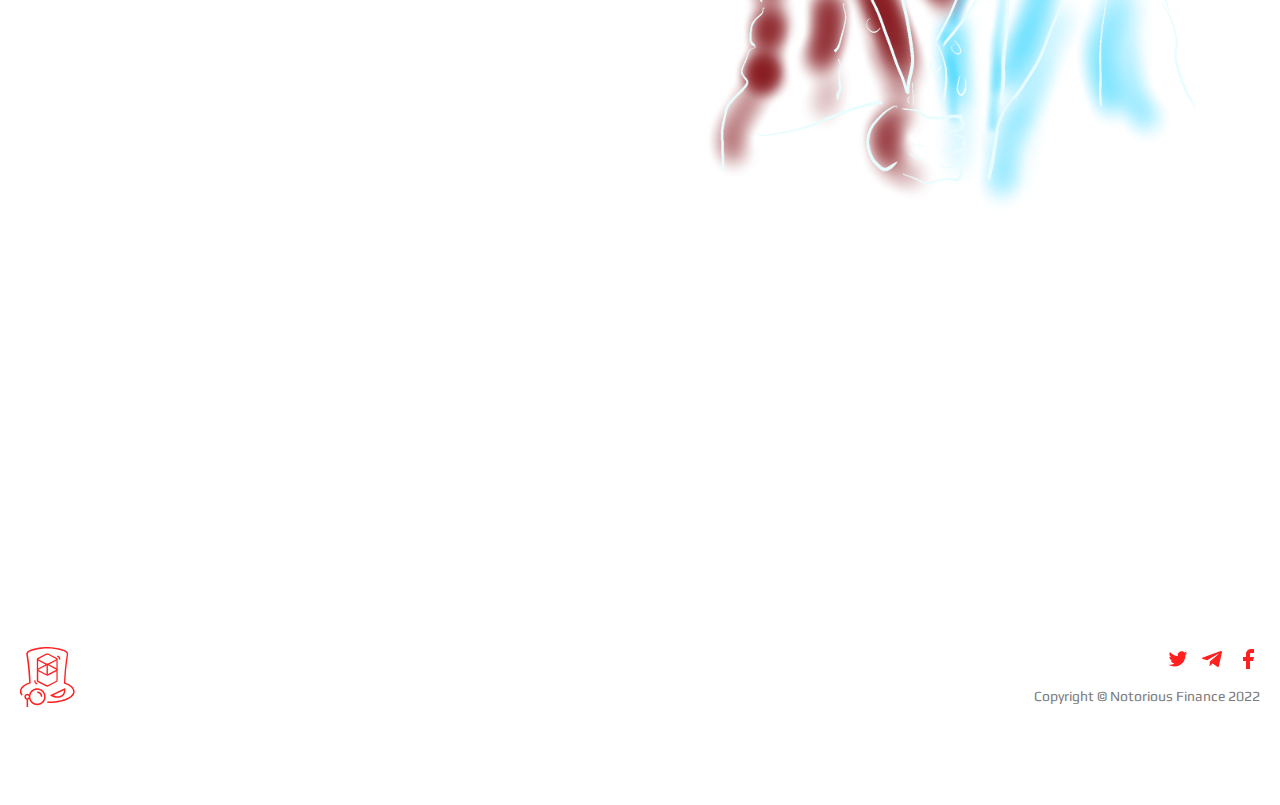
==== commit 369e730b: "Update index.html" ====
--- a/index.html
+++ b/index.html
@@ -315,7 +315,7 @@
                     <a href="#!"><img src="img/svg/twitt_foter.svg" alt="twitt" class="img_twtt"></a>
                     <a href="#!"><img src="img/svg/telegramm_footer.svg" alt="telegram" class="img_tele"></a>
                     <a href="#!"><img src="img/svg/facebook_footer.svg" alt="facebook"  class="img_facebook"></a>
-                    <p class="seti_text">Copyright © Tomb Finance 2022</p>
+                    <p class="seti_text">Copyright © Notorious Finance 2022</p>
                 </div>
                 </div>
             </div>
@@ -325,4 +325,4 @@
     </script>  -->
     <script src="./js/script.js"></script>
 </body>
-</html>+</html>
--- a/css/style.css
+++ b/css/style.css
@@ -118,6 +118,7 @@
     margin-right: 8px;
     padding-top: 7px;
     padding-bottom: 7px;
+    visibility: hidden;
 }
 .header_right_price_li:last-child{
     margin-right: 20px;
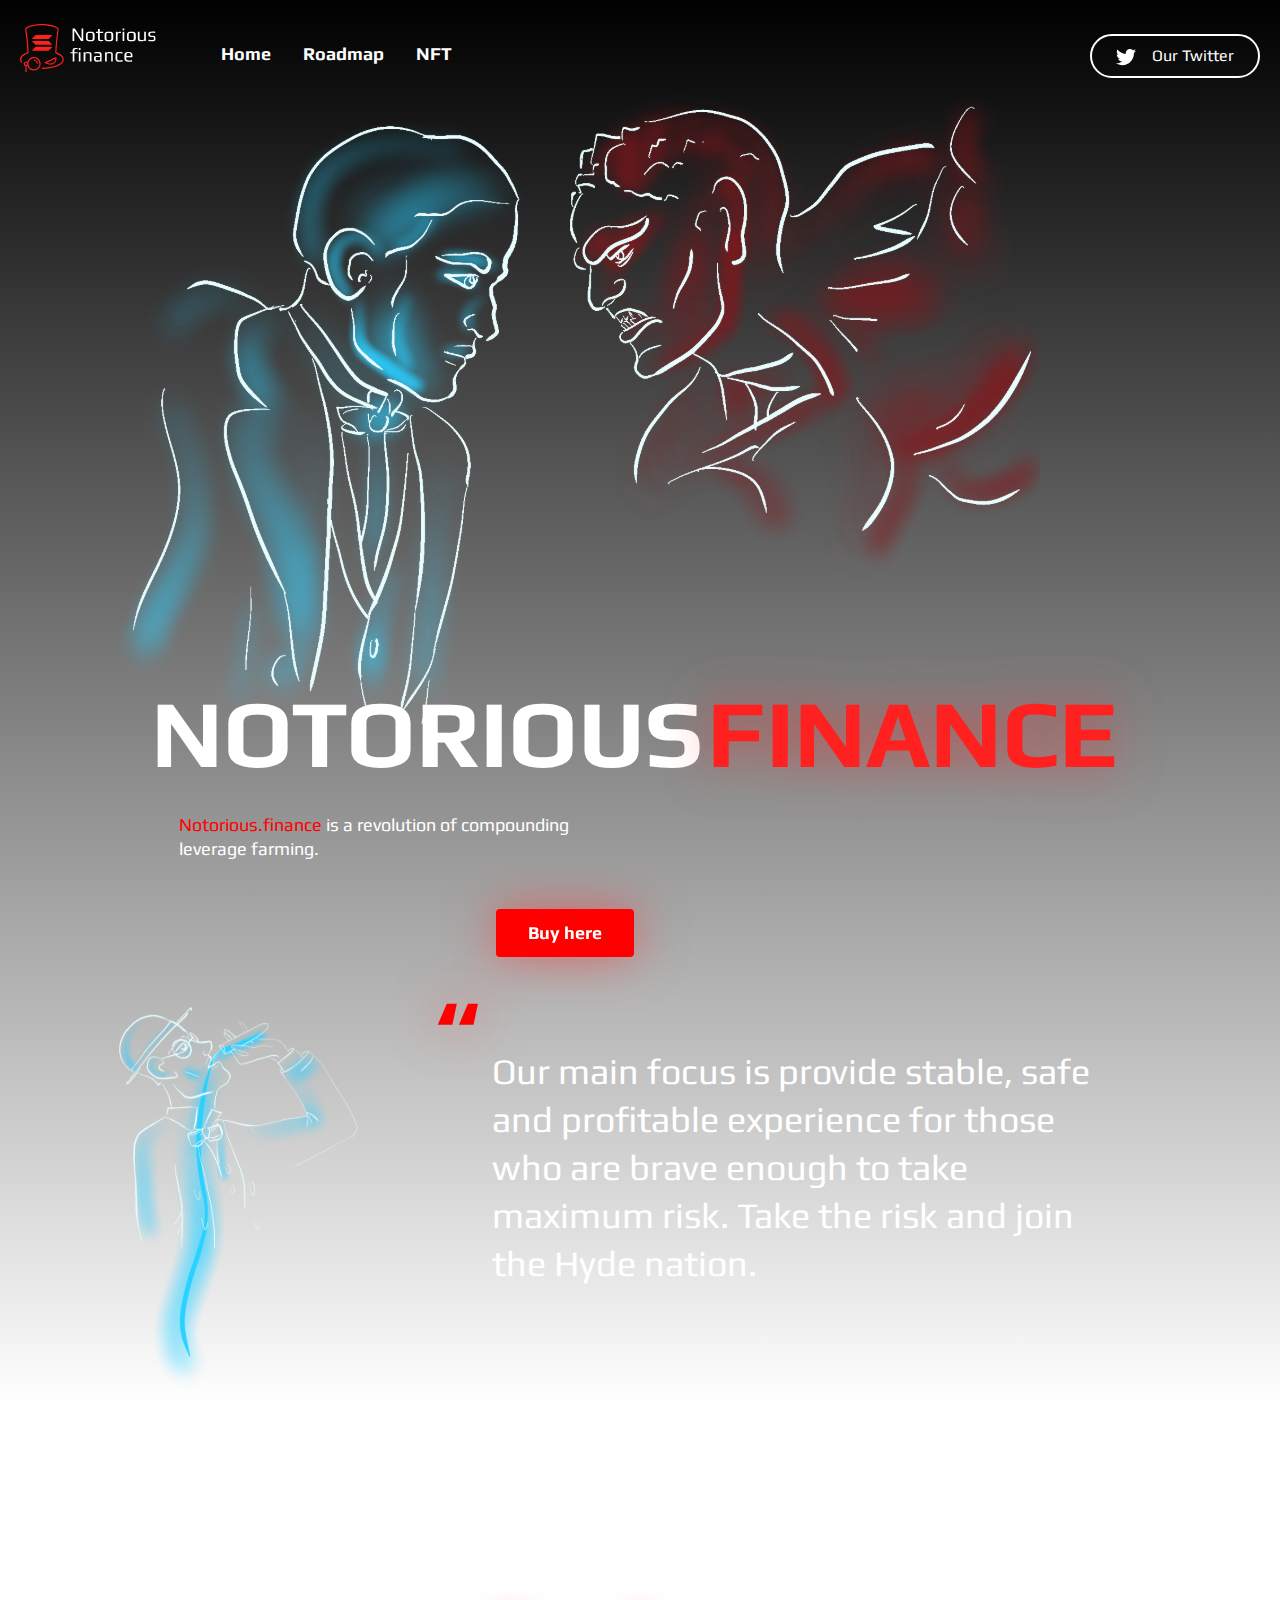
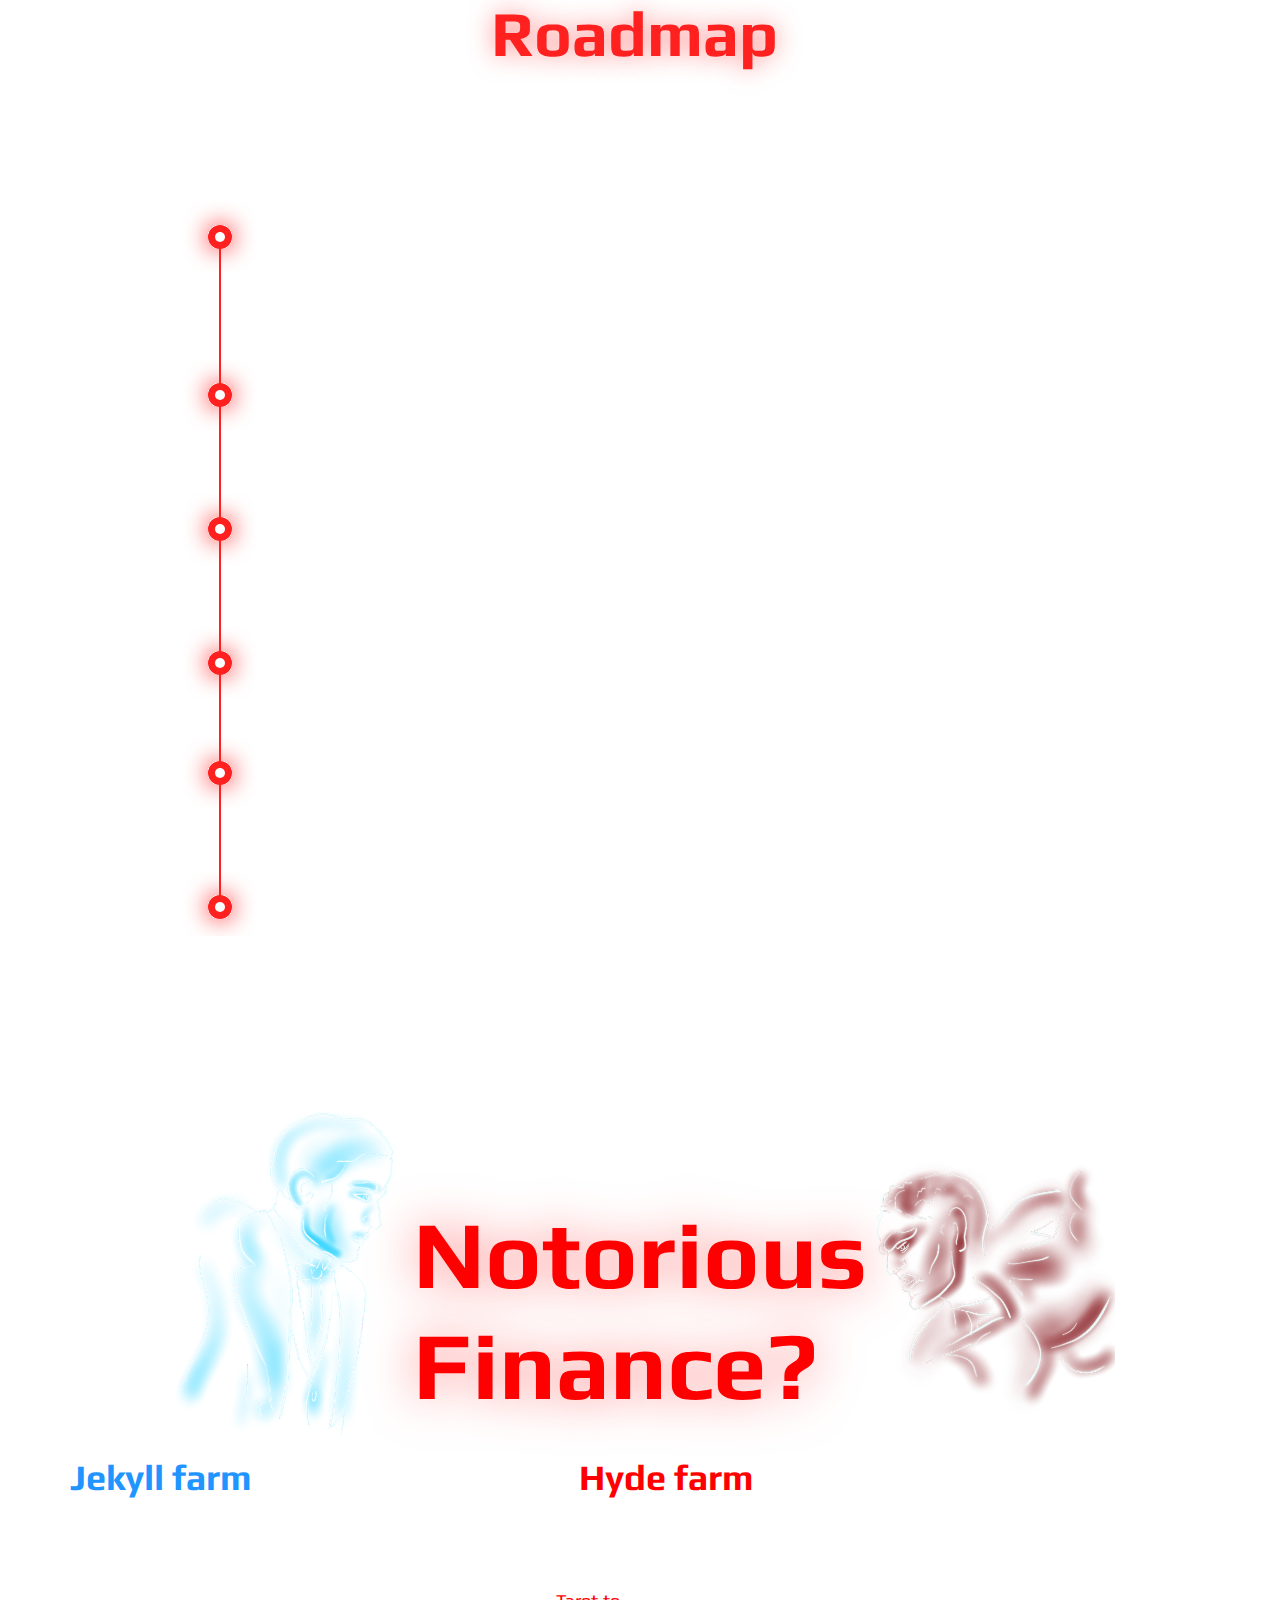
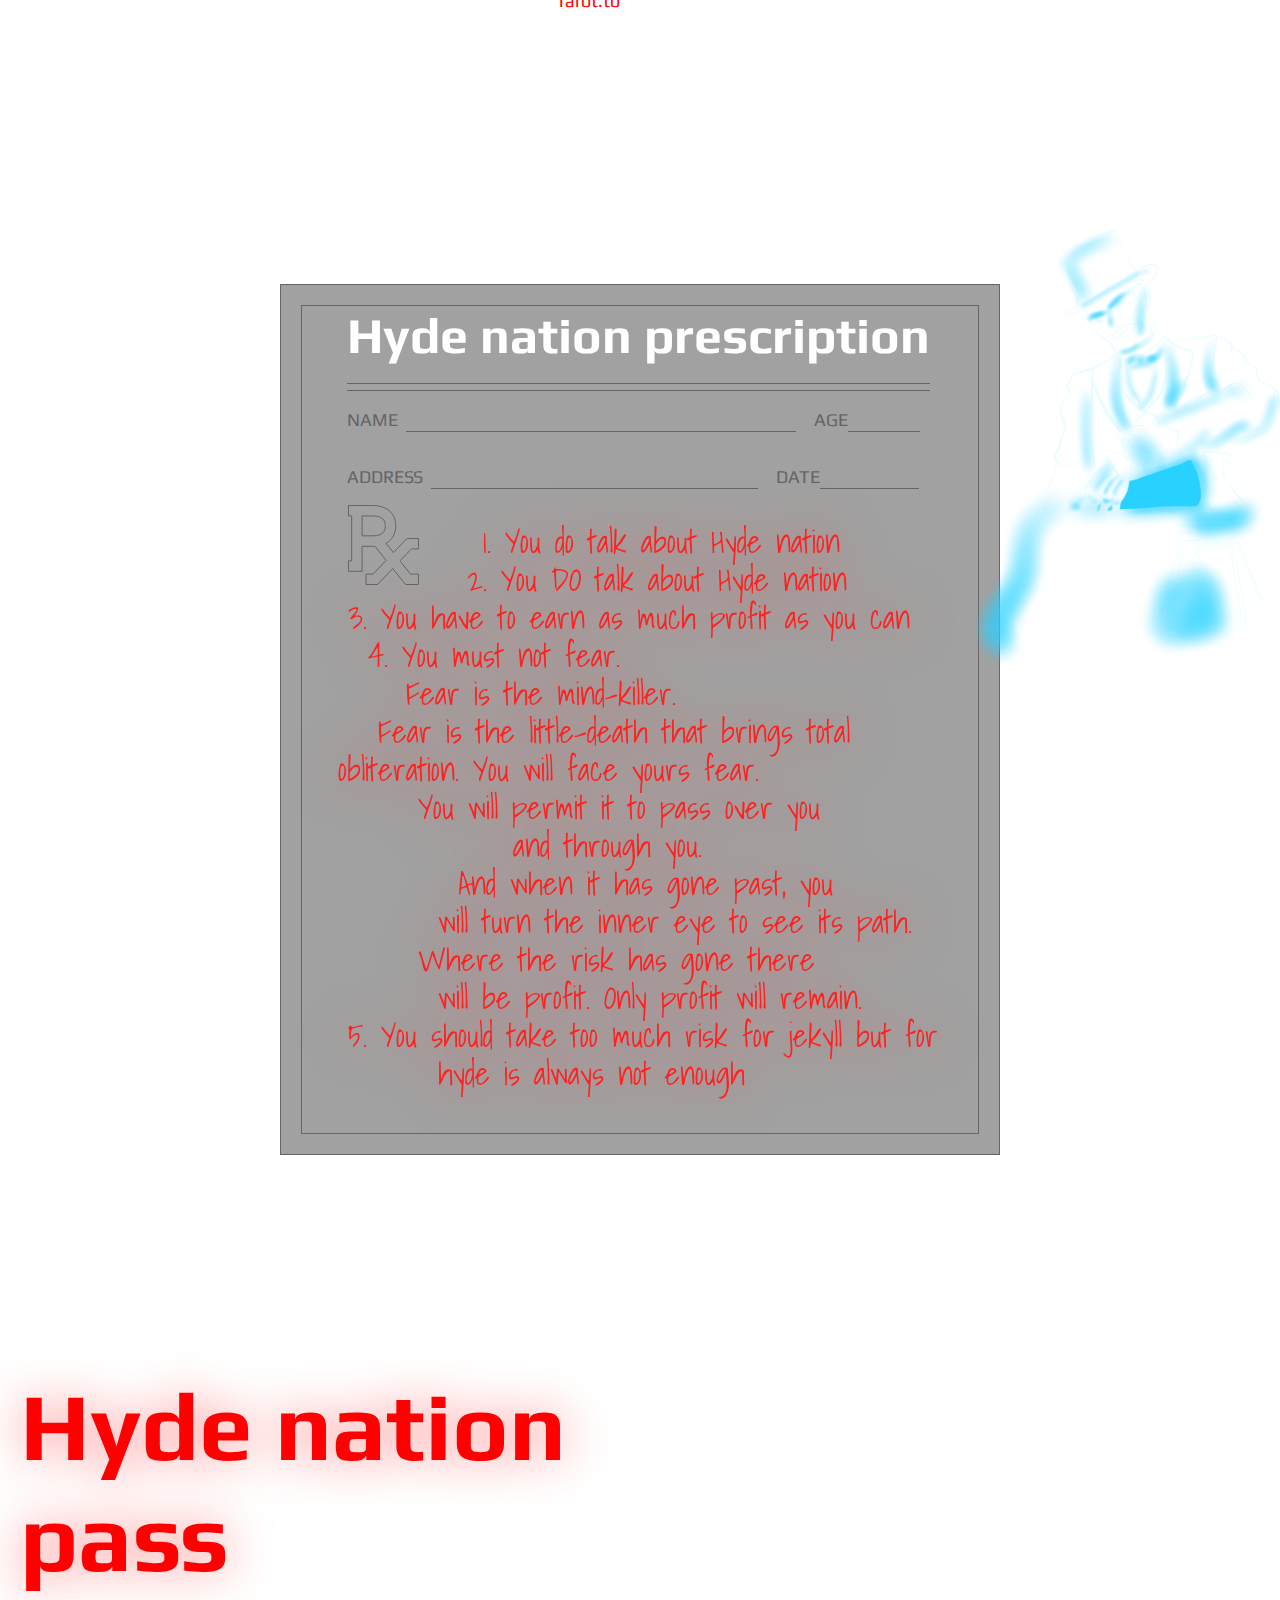
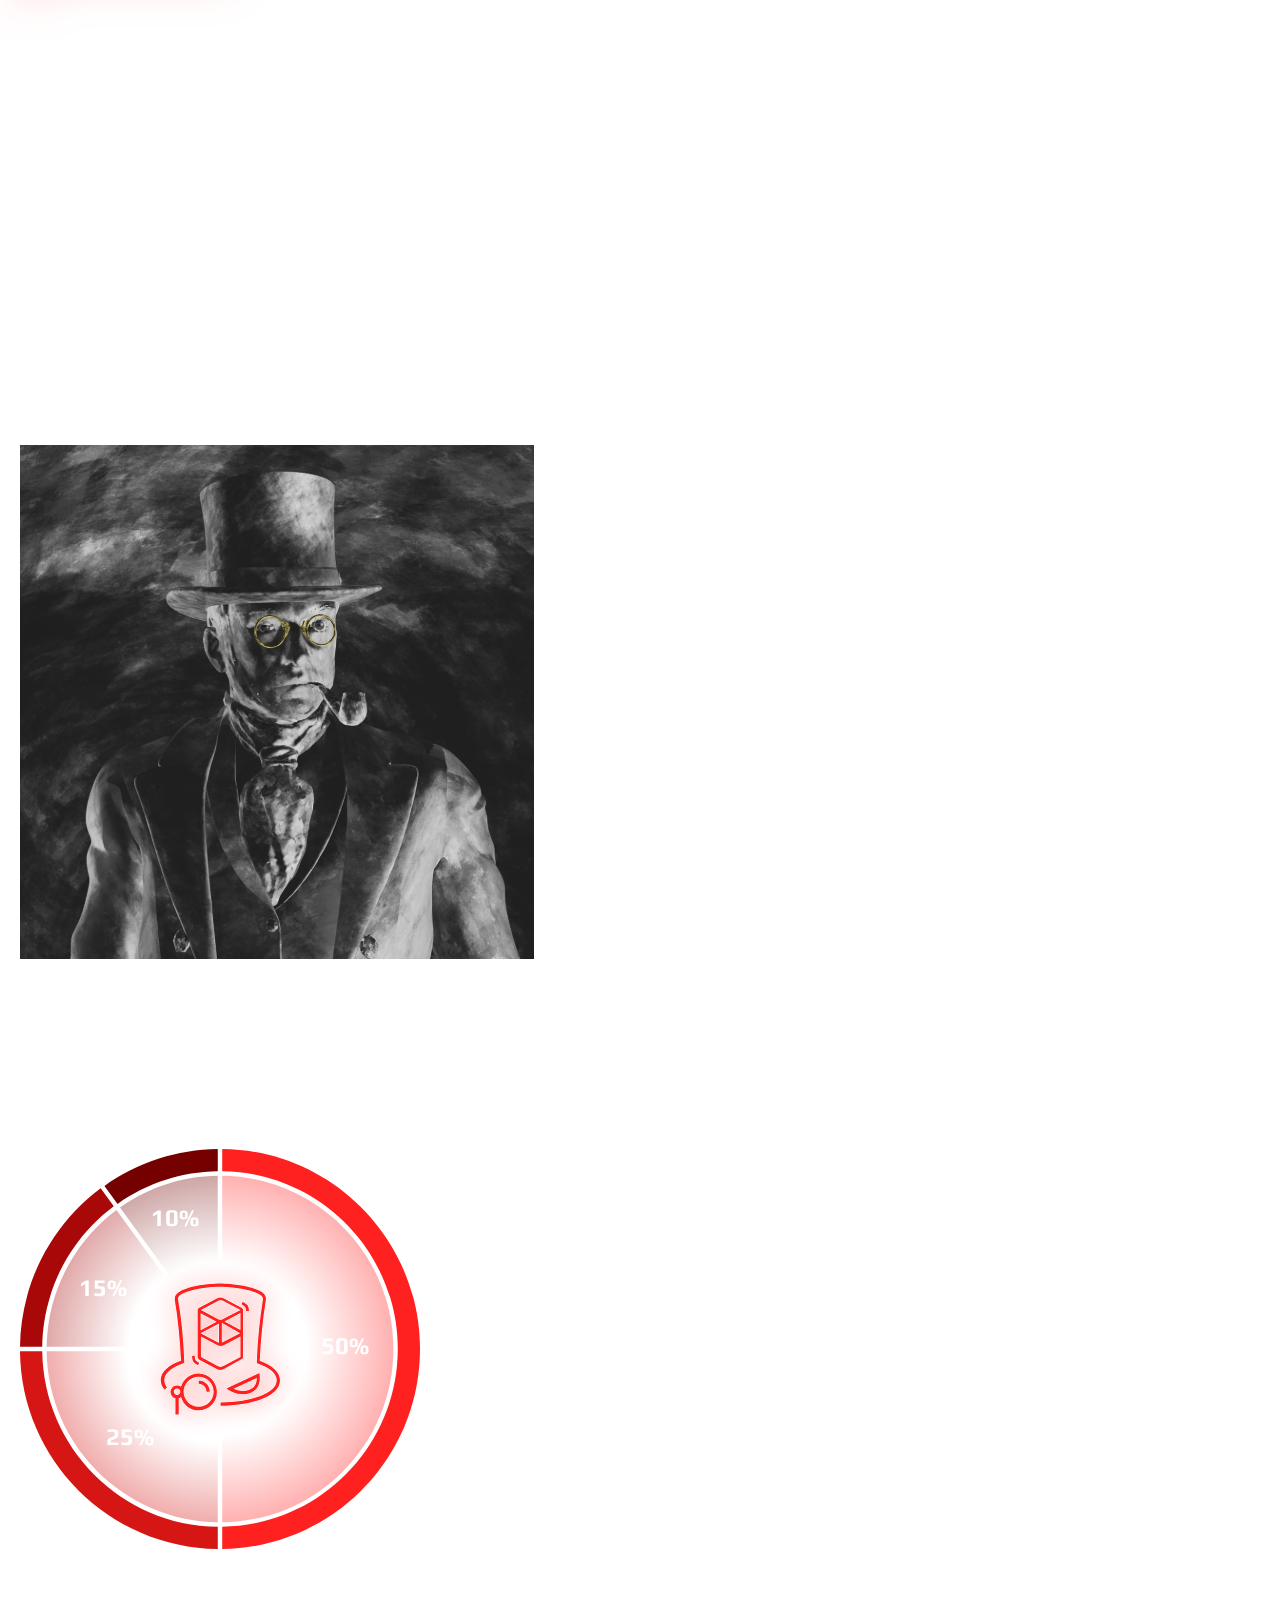
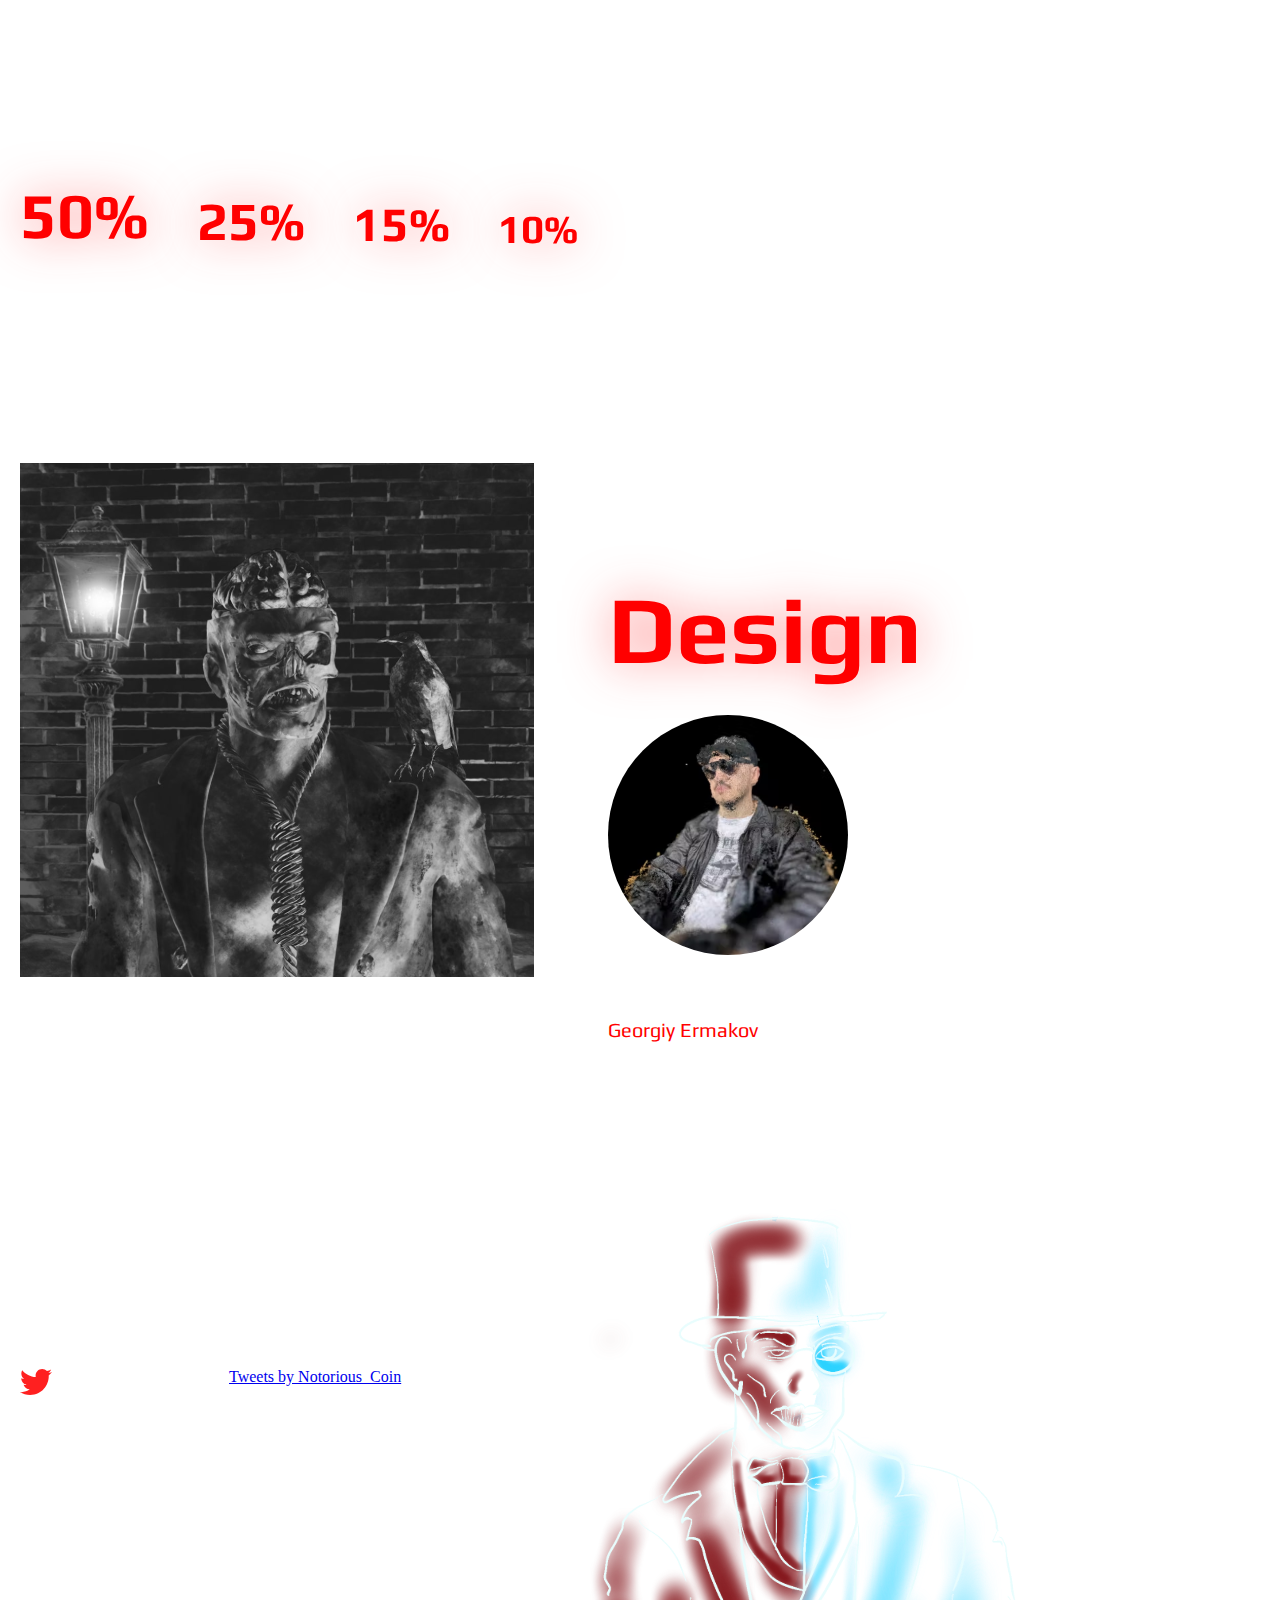
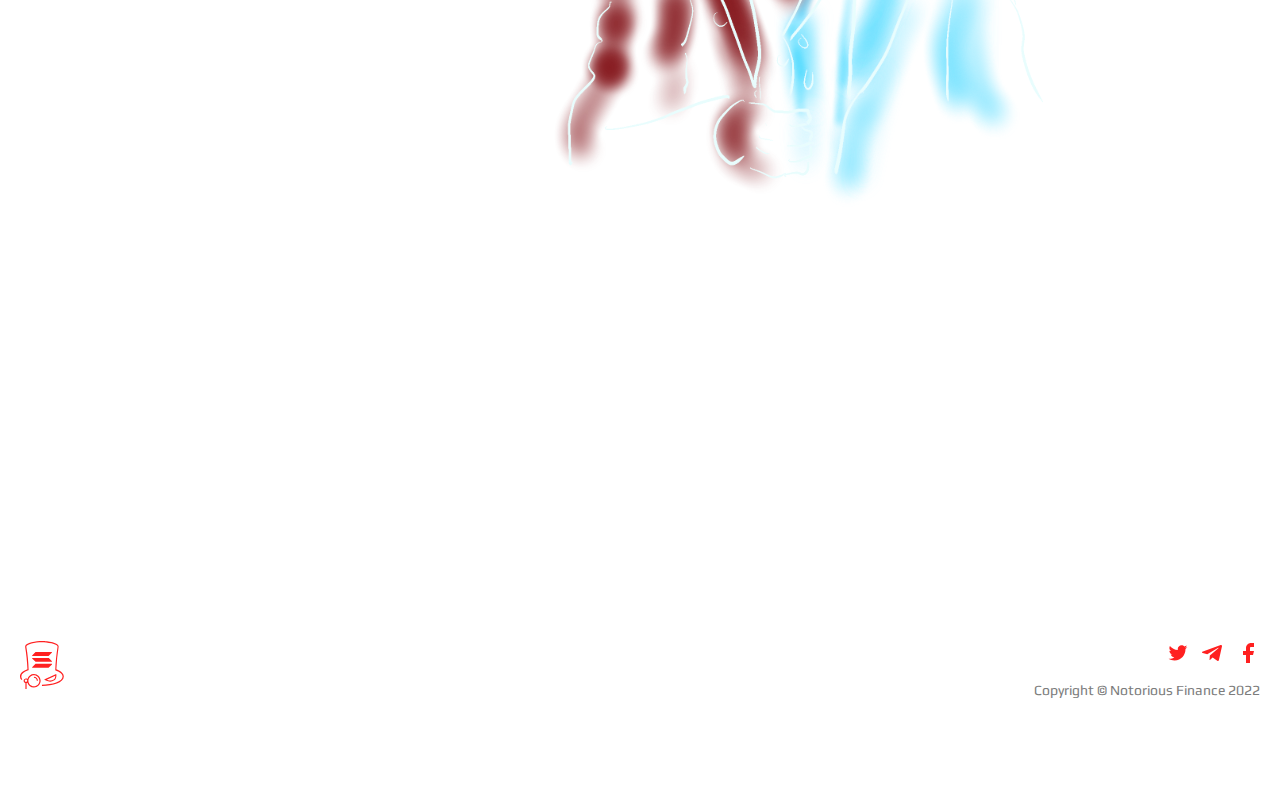
==== commit a8958fa2: "Update index.html" ====
--- a/index.html
+++ b/index.html
@@ -77,7 +77,7 @@
                     <a href="#!"><img src="img/svg/twitt_foter.svg" alt="twitt" class="img_twtt"></a>
                     <a href="#!"><img src="img/svg/telegramm_footer.svg" alt="telegram" class="img_tele"></a>
                     <a href="#!"><img src="img/svg/facebook_footer.svg" alt="facebook"  class="img_facebook"></a>
-                    <p class="seti_text">Copyright © Tomb Finance 2022</p>
+                    <p class="seti_text">Copyright © Notorious Finance 2022</p>
                 </div>
             </div>
         </div>
@@ -101,7 +101,7 @@
                 <div class="section_1_info">
                     <a href="#!">
                         <button class="section_1_info_but" type="button">
-                            Mint here
+                            Buy here
                         </button>
                     </a>
                 <div class="section_1_info_text">
@@ -245,7 +245,7 @@
                         <img src="img/svg/NFT.svg" alt="NTF">
                     </div>
                     <div class="NTF_block">
-                            <p class="NTF_text">The minting event of the NFT will be liquidity generation for NOS token. To avoid inflation after presale we decided to generate liquidity for NOS token with minting of NFTs. 
+                            <p class="NTF_text">The minting event of the NFT will be liquidity generation for NOX token. To avoid inflation after presale we decided to generate liquidity for NOX token with minting of NFTs. 
                             </p>
                             <ul class="nation_pass_prozent">
                                 <li class="nation_pass_prozent_li">
@@ -293,13 +293,13 @@
                         <img src="img/svg/twitt_red.svg" alt="twitt">
                         <p class="twitt_text">
                             Our <br>
-                            Twitter
+                            X
                             feed
                         </p>
                     </div>
                     <div class="twitt_red">
                         <img src="img/svg/twit_blu_red.svg" alt="blu_red" class="twitt_blu_red">
-                        <a class="twitter-timeline" data-height="763" data-theme="dark" href="https://twitter.com/Notorious_FTM?ref_src=twsrc%5Etfw">Tweets by Notorious_FTM</a> 
+                        <a class="twitter-timeline" data-height="763" data-theme="dark" href="https://x.com/Notorious_coin">Tweets by Notorious_Coin</a> 
                         <script async src="https://platform.twitter.com/widgets.js" charset="utf-8"></script>
                     </div>
                 </div>
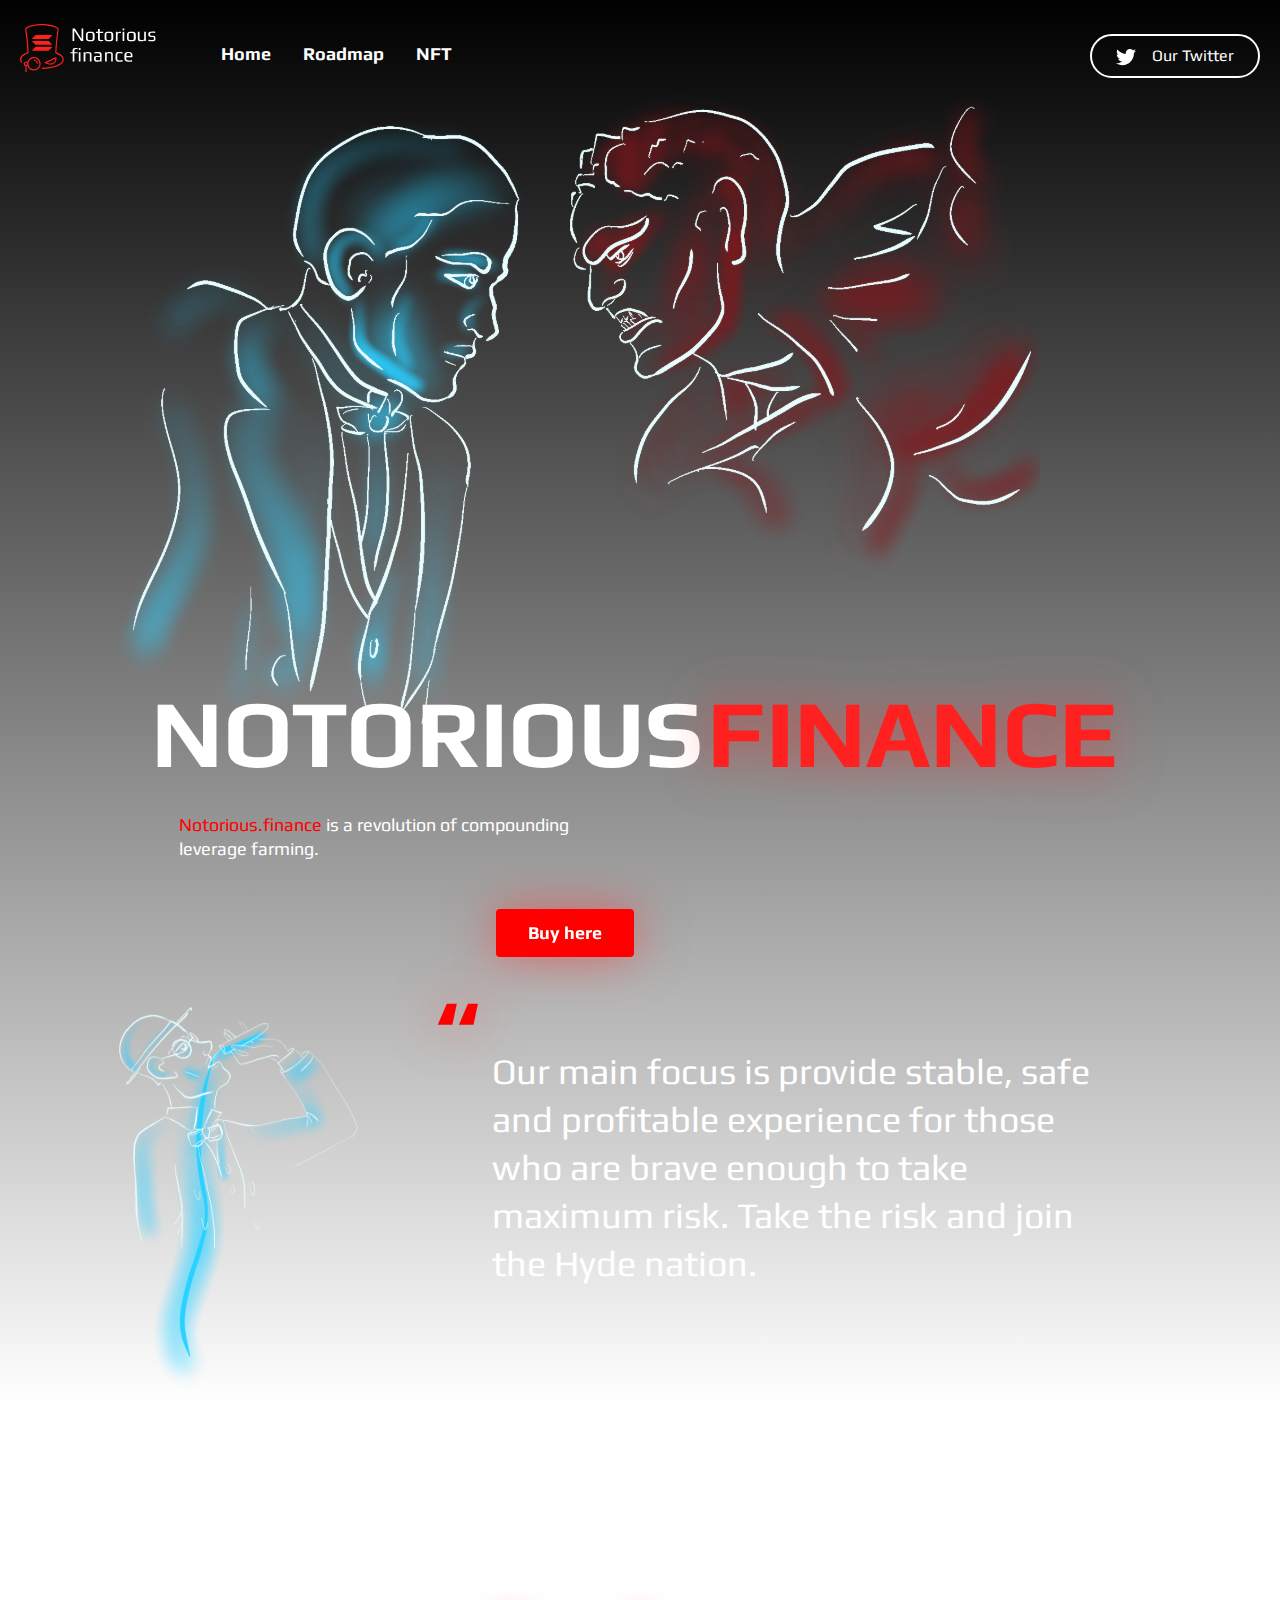
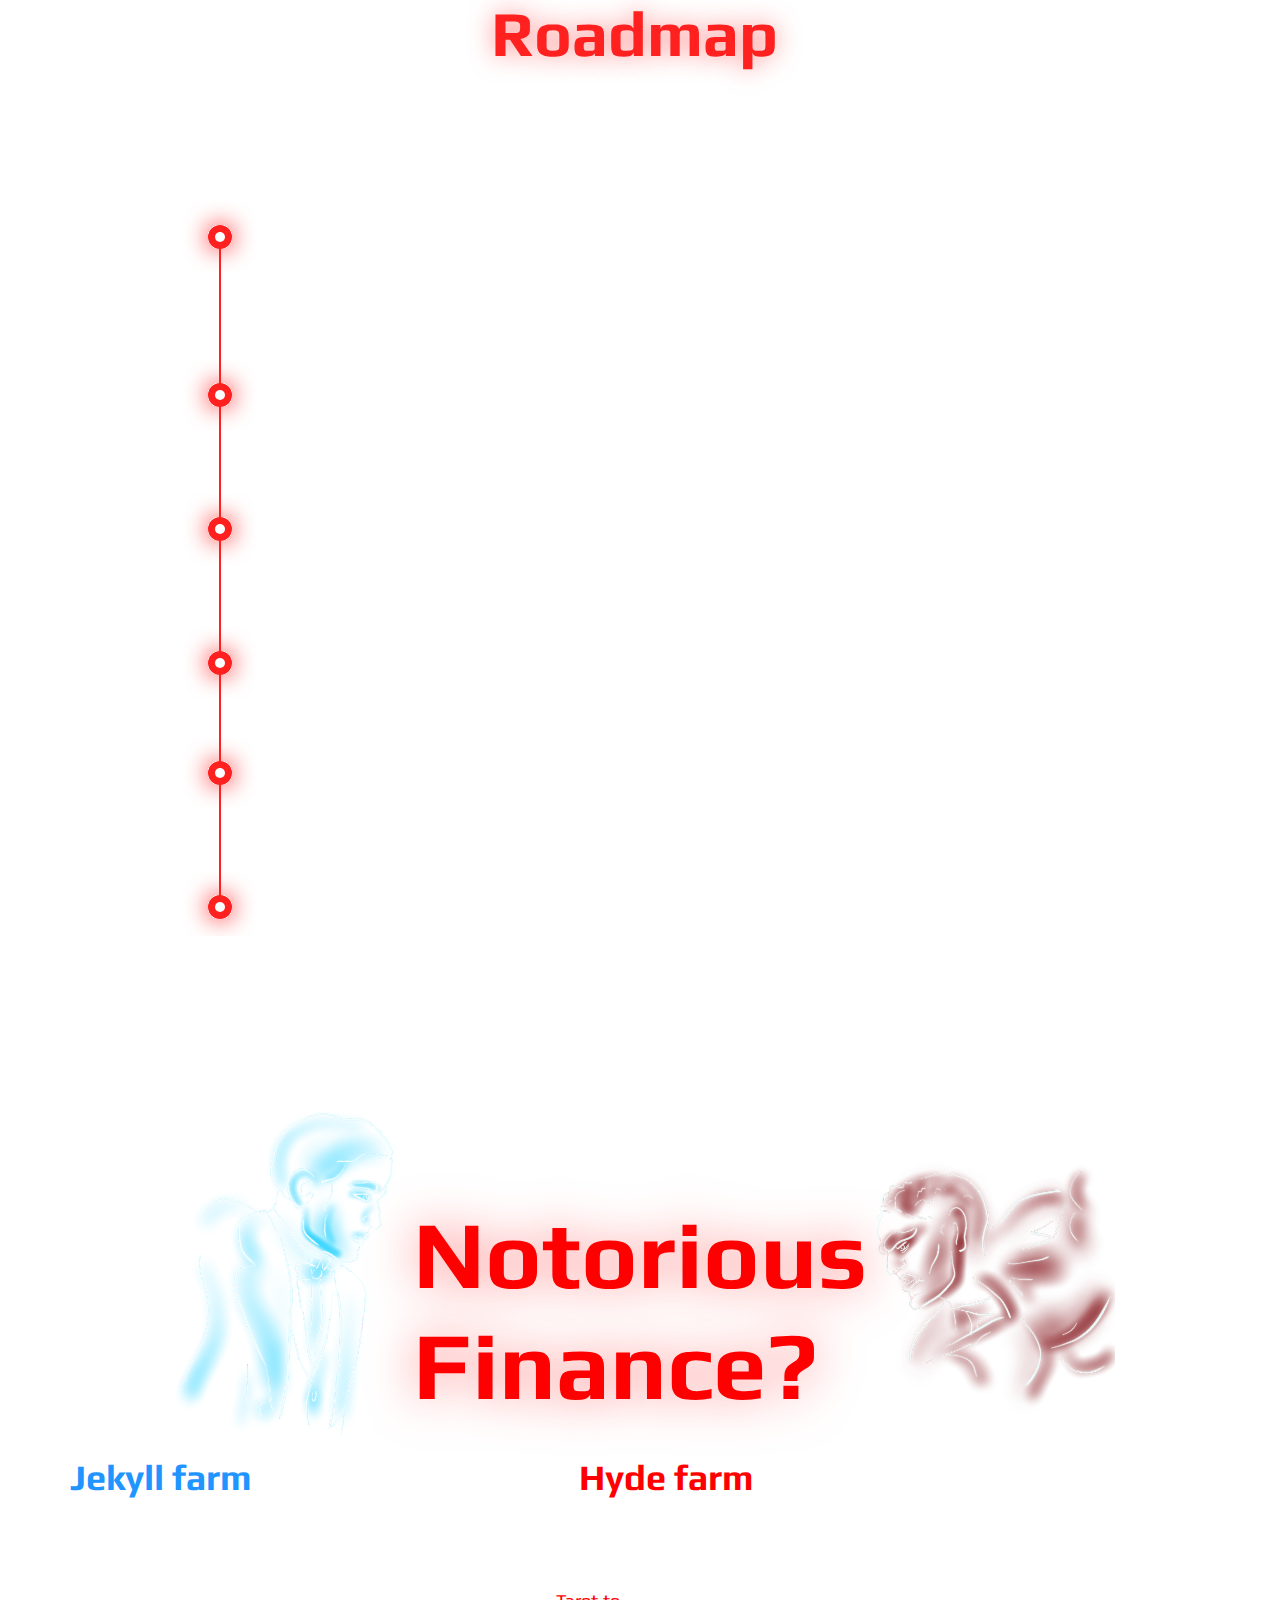
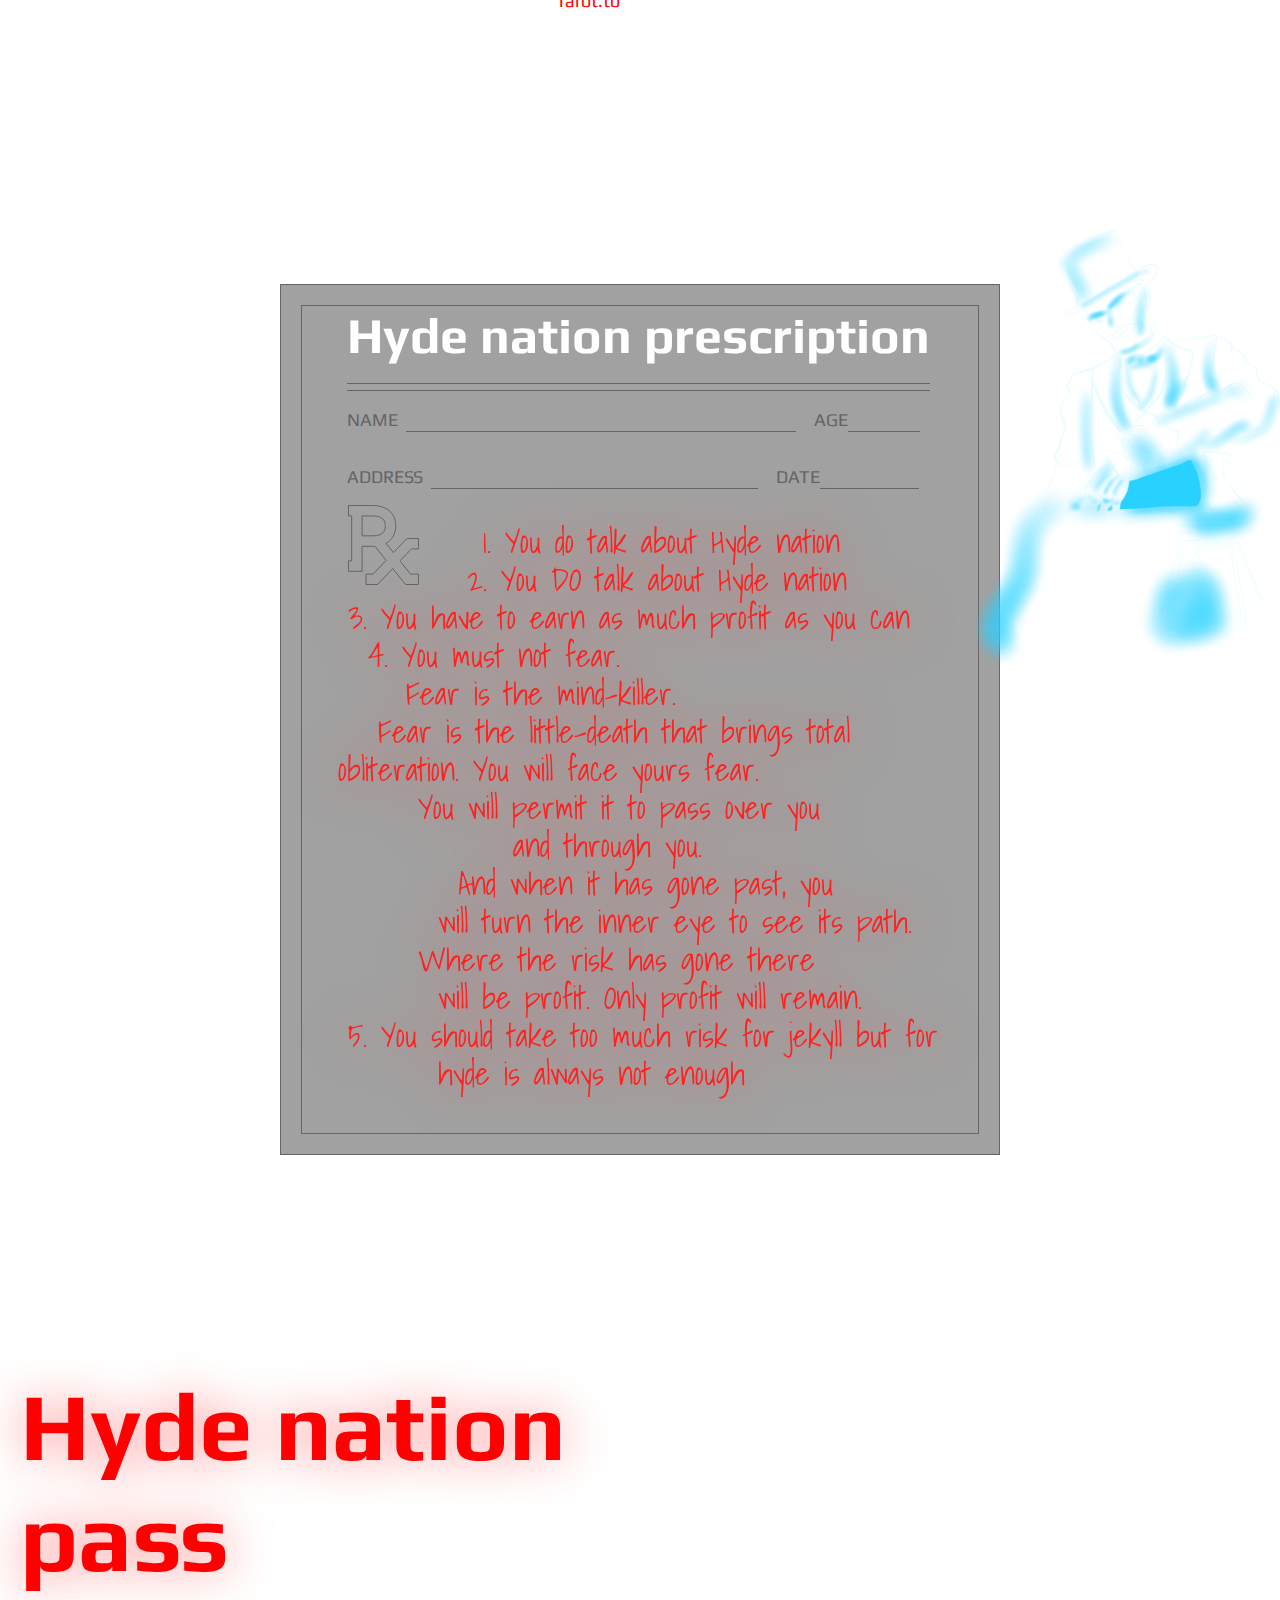
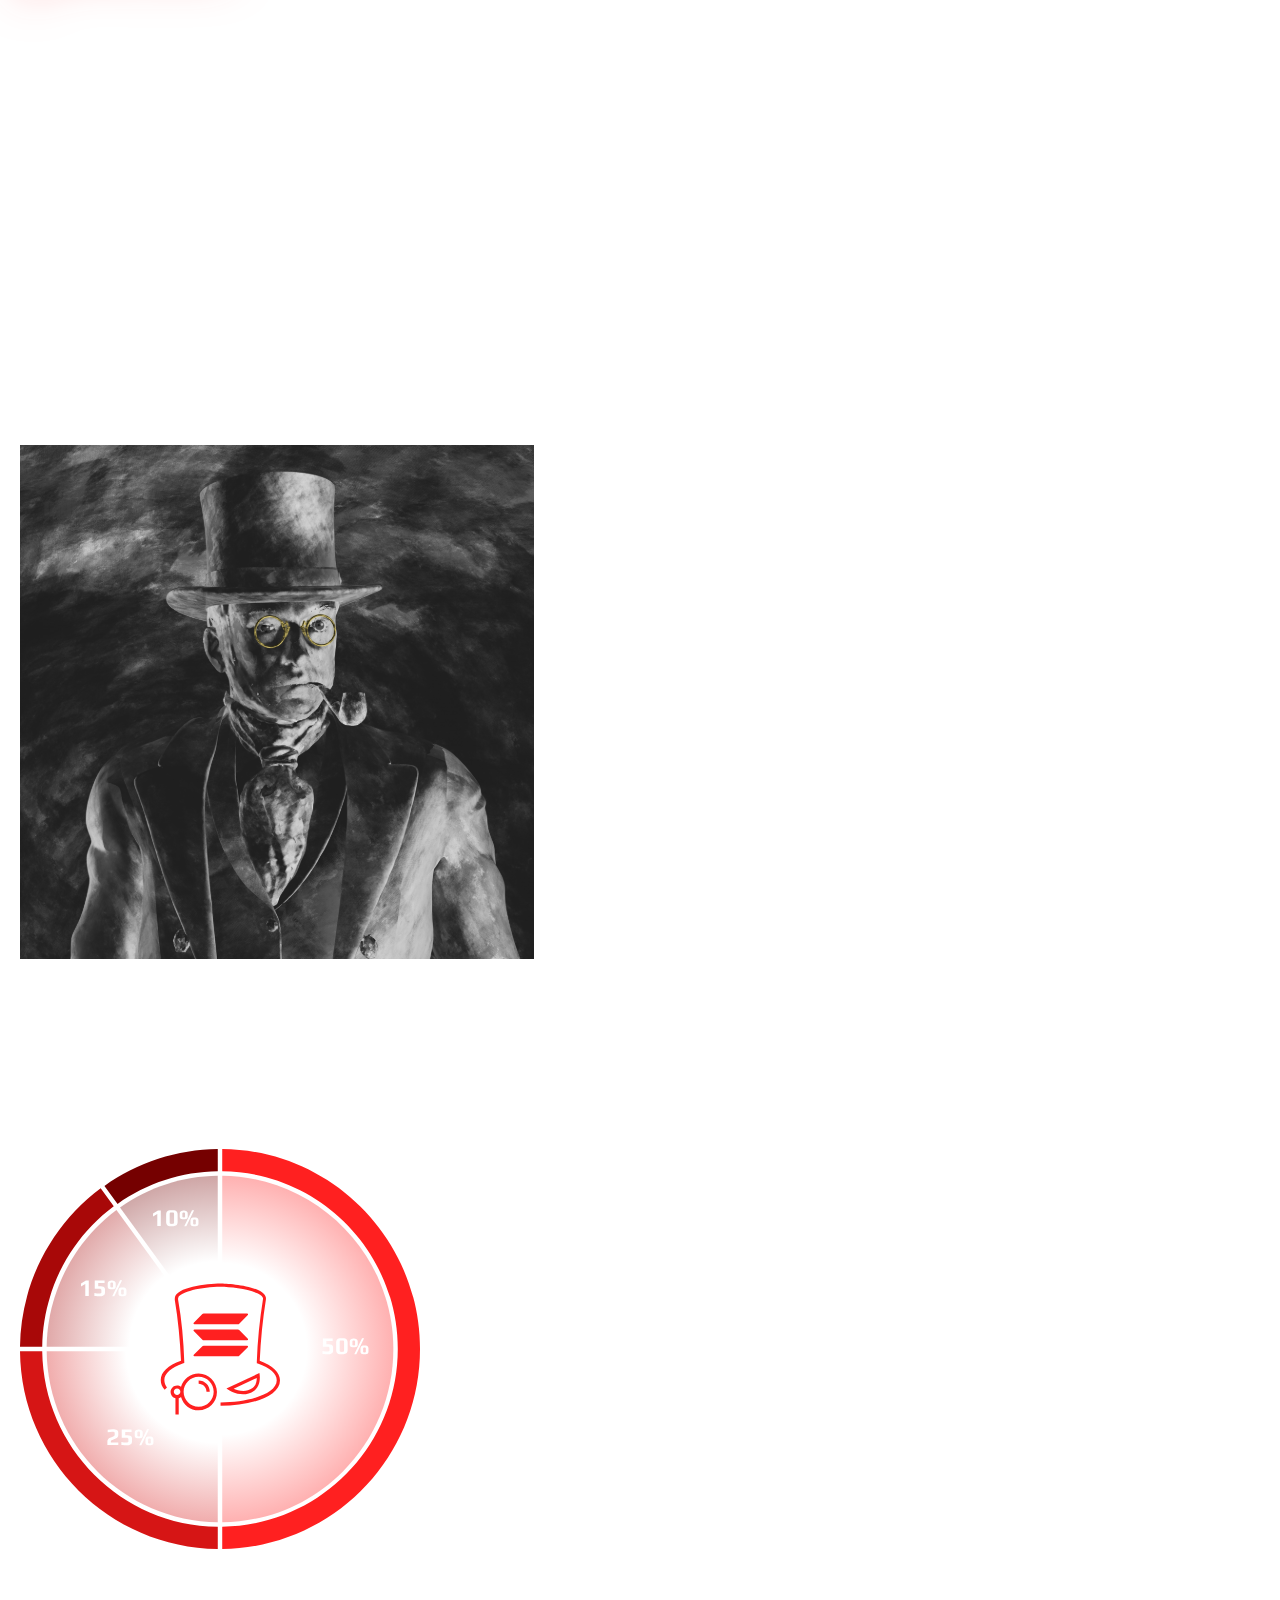
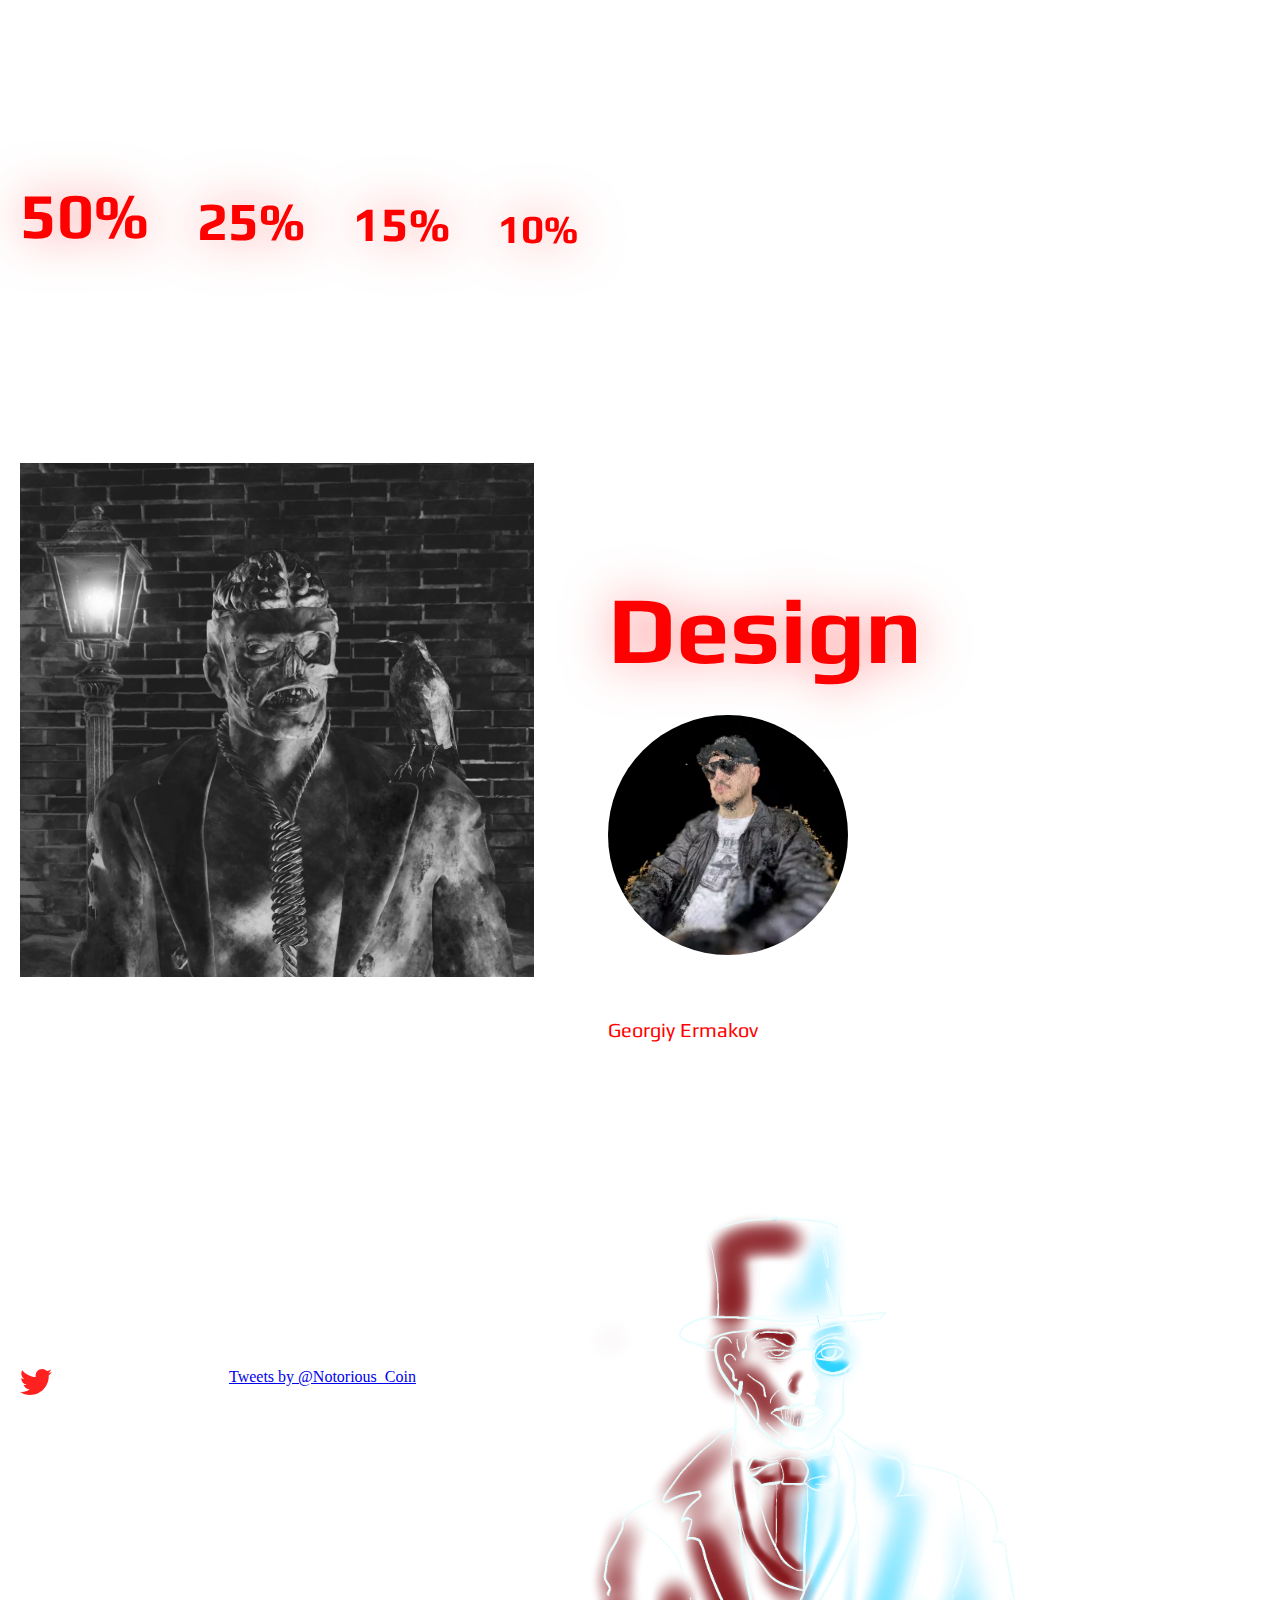
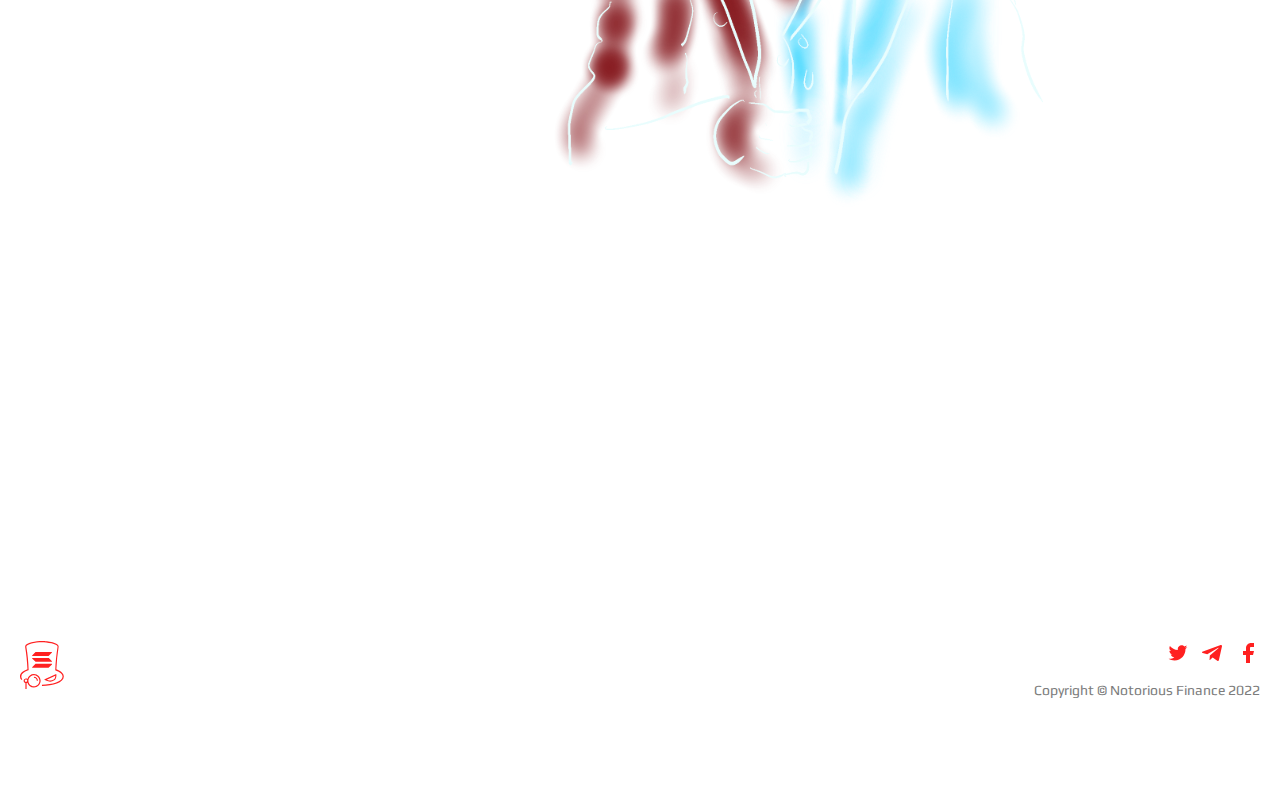
==== commit 686478f0: "Update index.html" ====
--- a/index.html
+++ b/index.html
@@ -169,7 +169,7 @@
                 <div class="finance_info">
                     <div class="finance_info_text_1">
                         <span class="finance_info_text_1_title">Jekyll farm</span>
-                        <span class="finance_info_text_1_text">Jekyll farm allows liquidity providers to earn boosted NOS</span>
+                        <span class="finance_info_text_1_text">Jekyll farm allows liquidity providers to earn boosted NOX</span>
                     </div>
                     <div class="finance_info_text_2">
                         <span class="finance_info_text_2_title">Hyde farm</span>
@@ -299,7 +299,11 @@
                     </div>
                     <div class="twitt_red">
                         <img src="img/svg/twit_blu_red.svg" alt="blu_red" class="twitt_blu_red">
-                        <a class="twitter-timeline" data-height="763" data-theme="dark" href="https://x.com/Notorious_coin">Tweets by Notorious_Coin</a> 
+                            <a class="twitter-timeline"
+                             href="https://twitter.com/Notorious_Coin"
+                              data-tweet-limit="3">
+                            Tweets by @Notorious_Coin
+                            </a> 
                         <script async src="https://platform.twitter.com/widgets.js" charset="utf-8"></script>
                     </div>
                 </div>
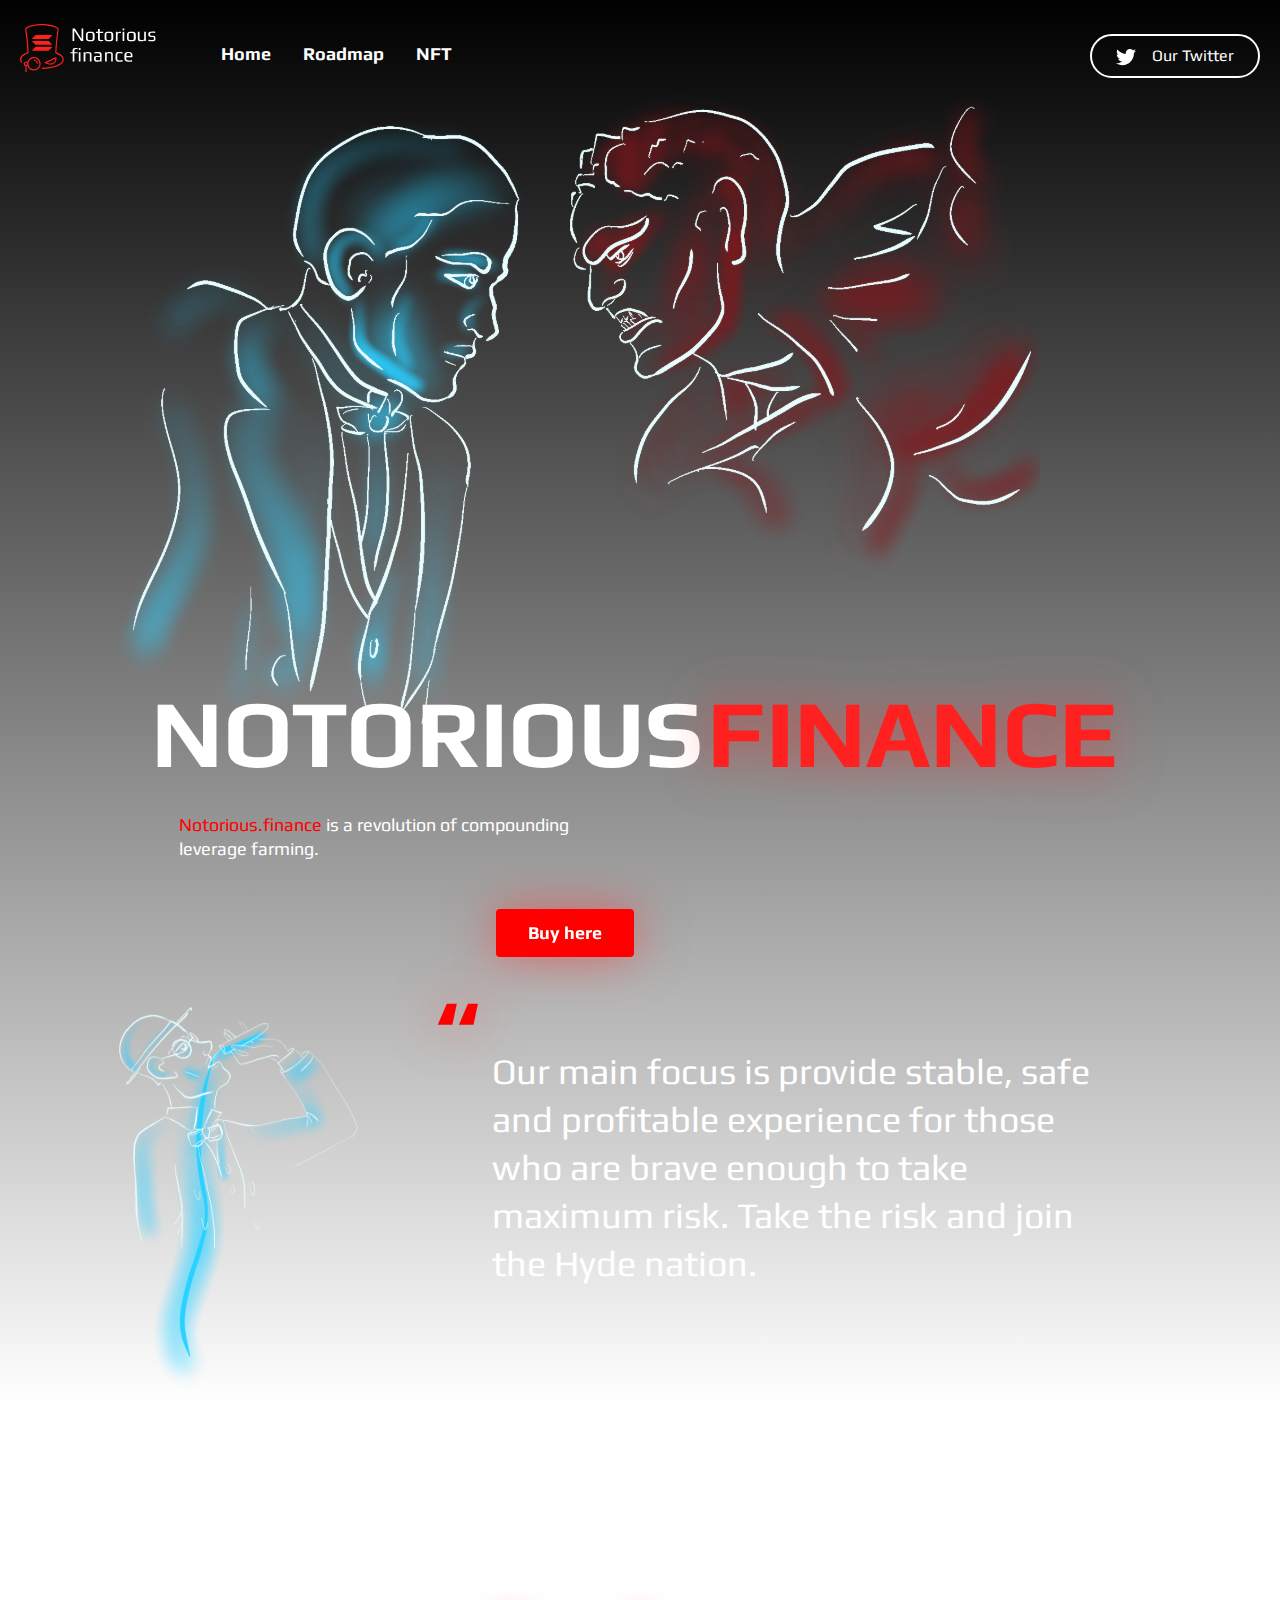
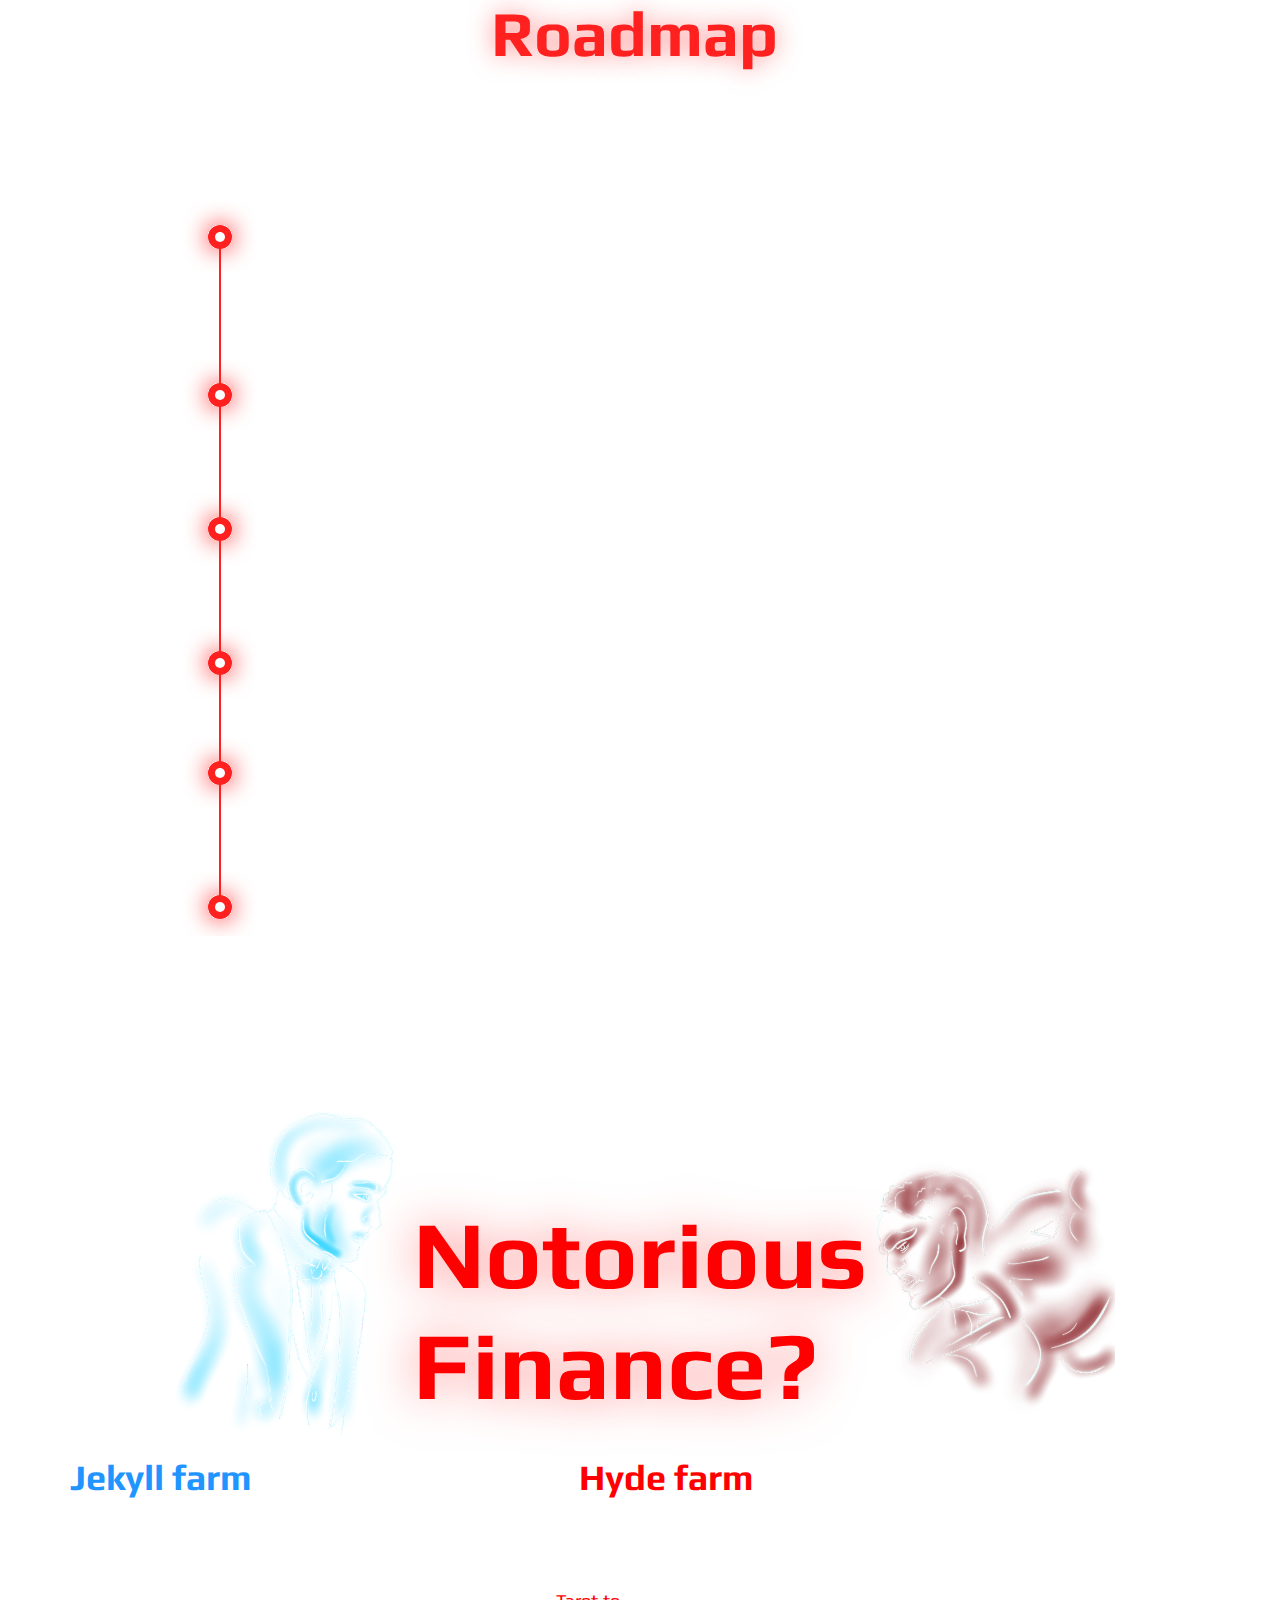
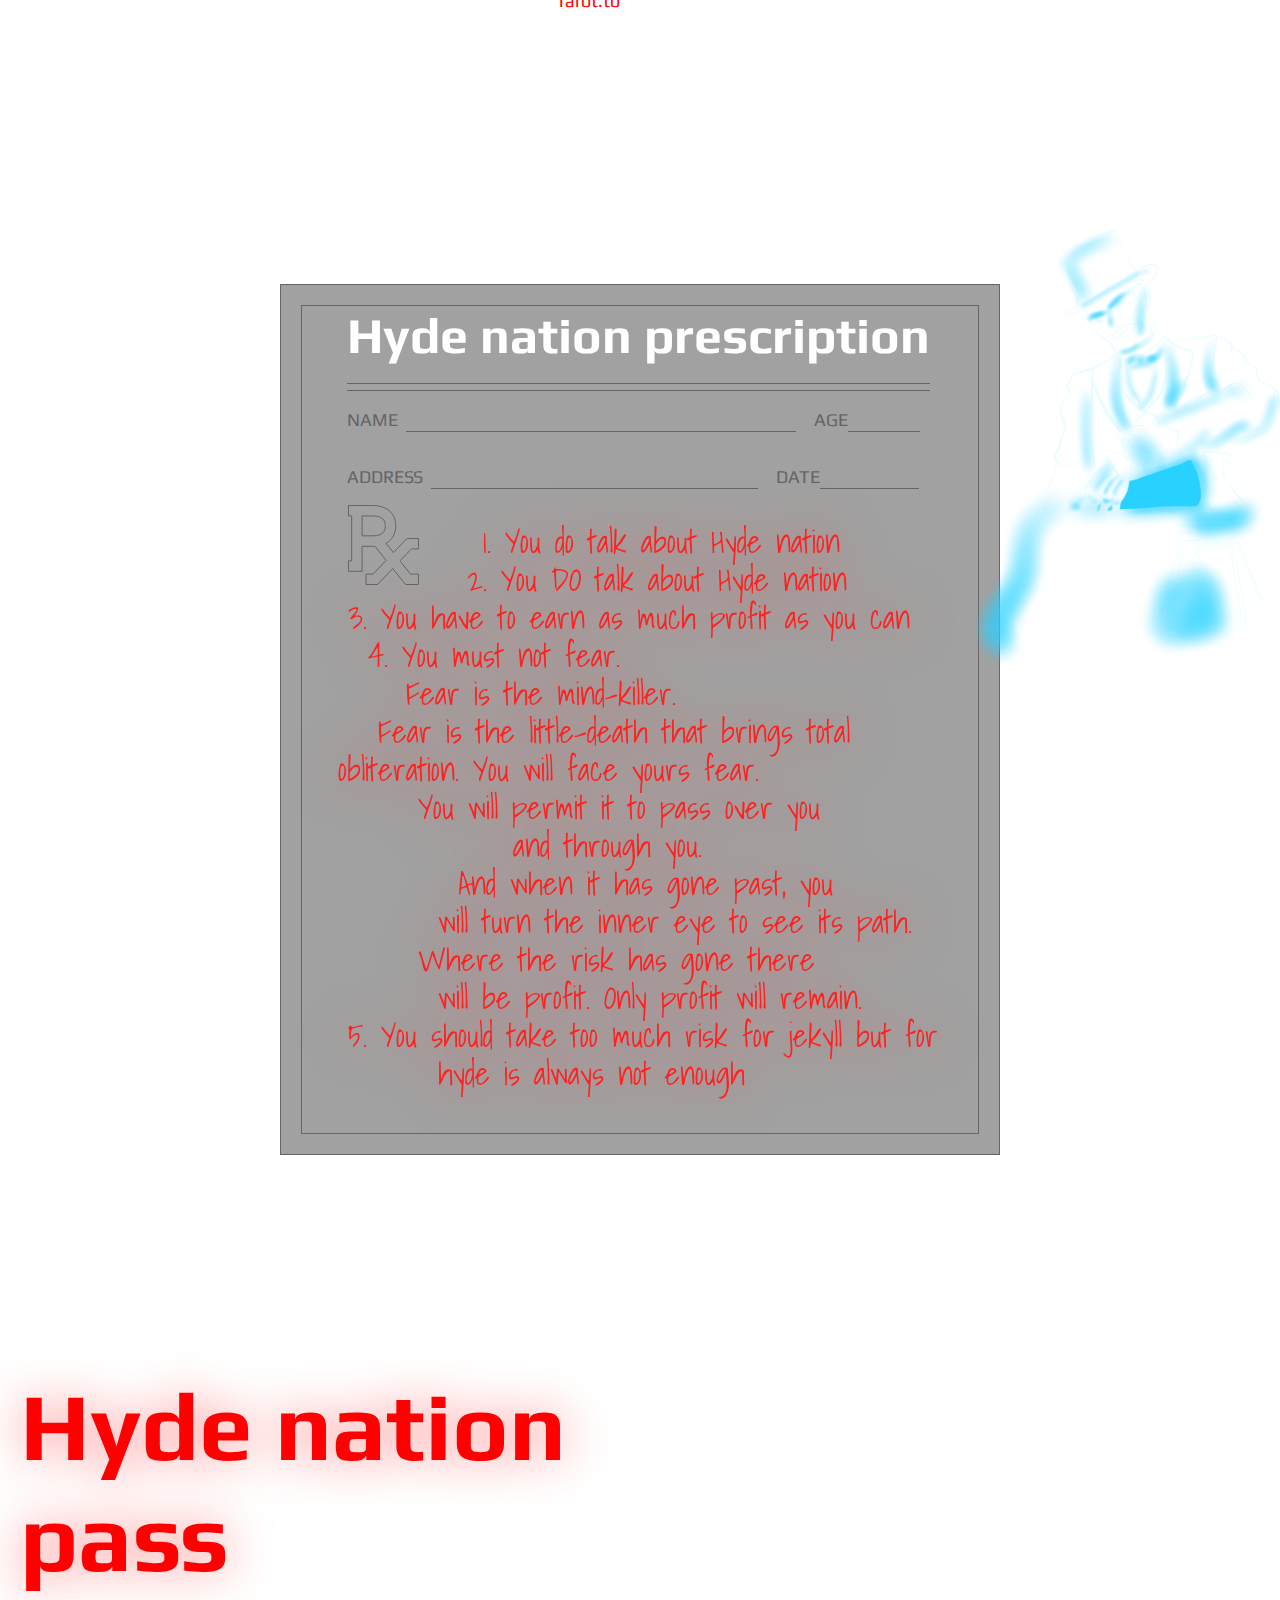
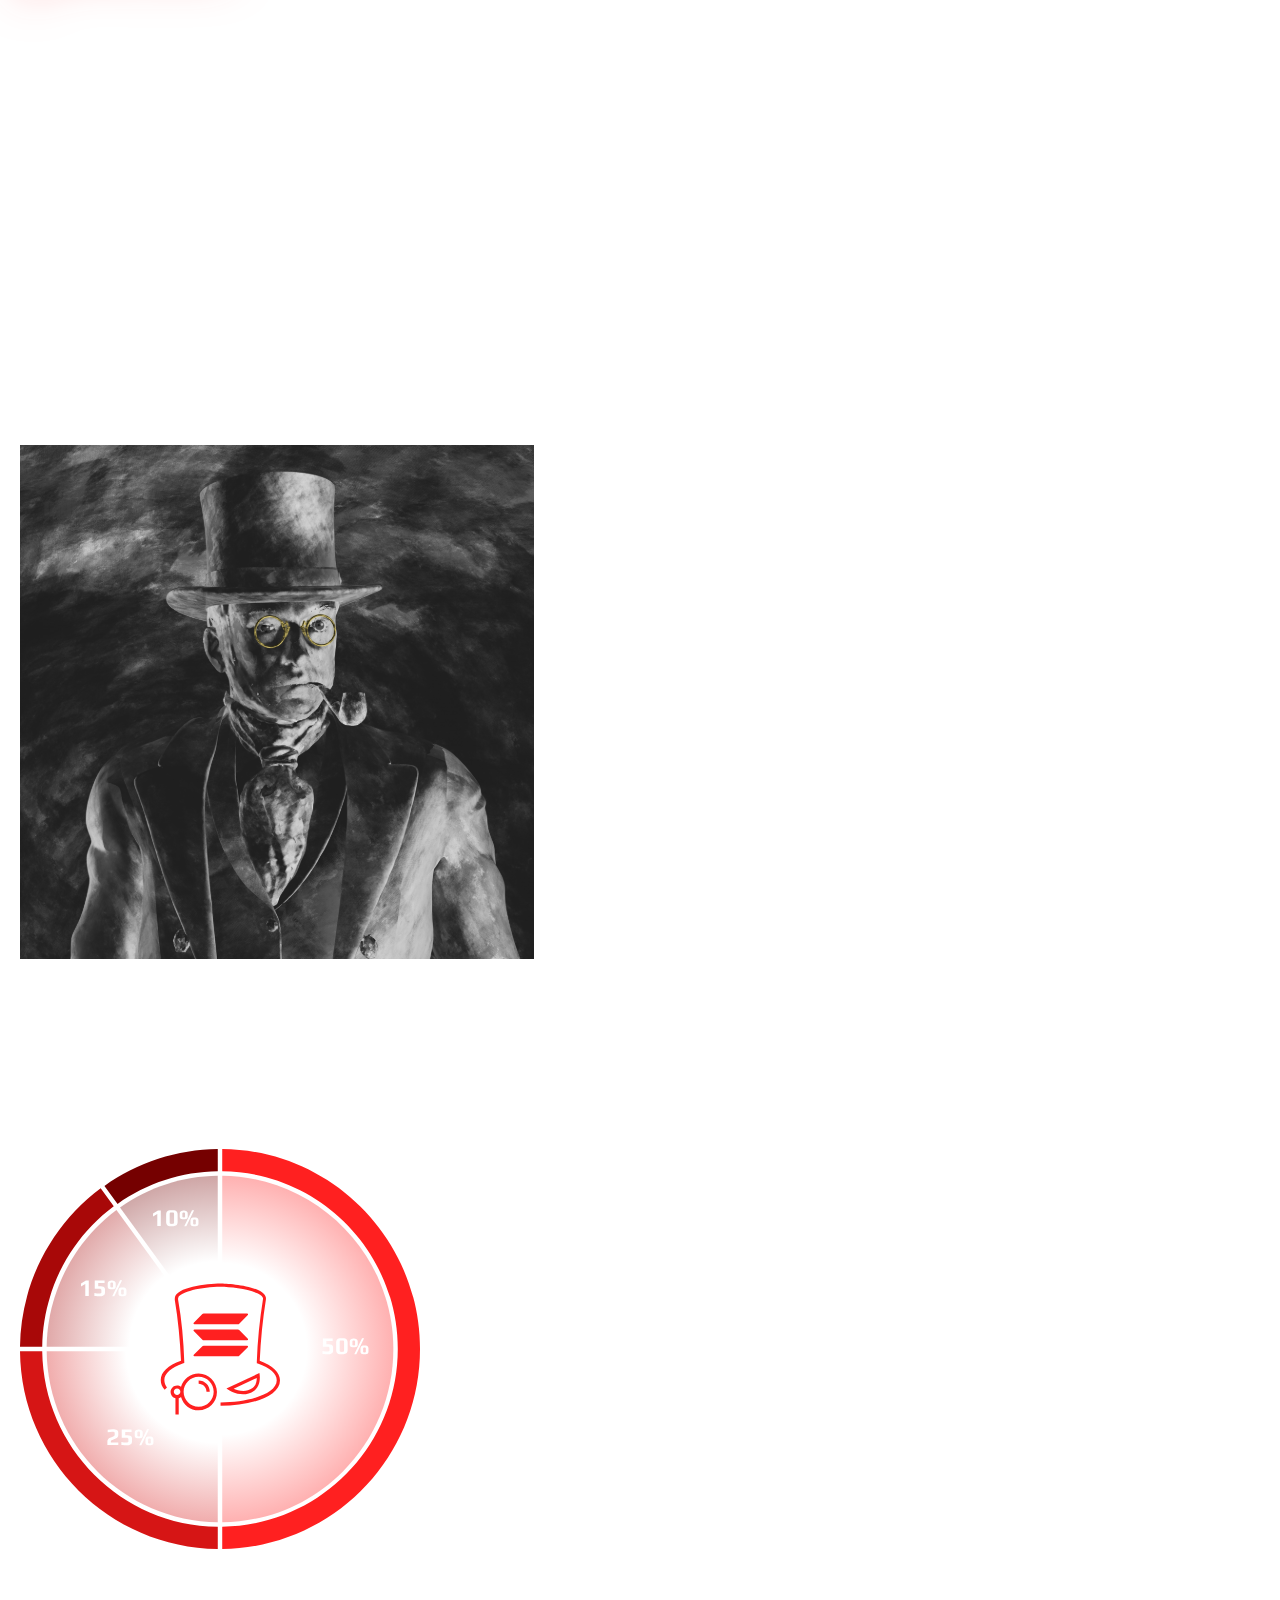
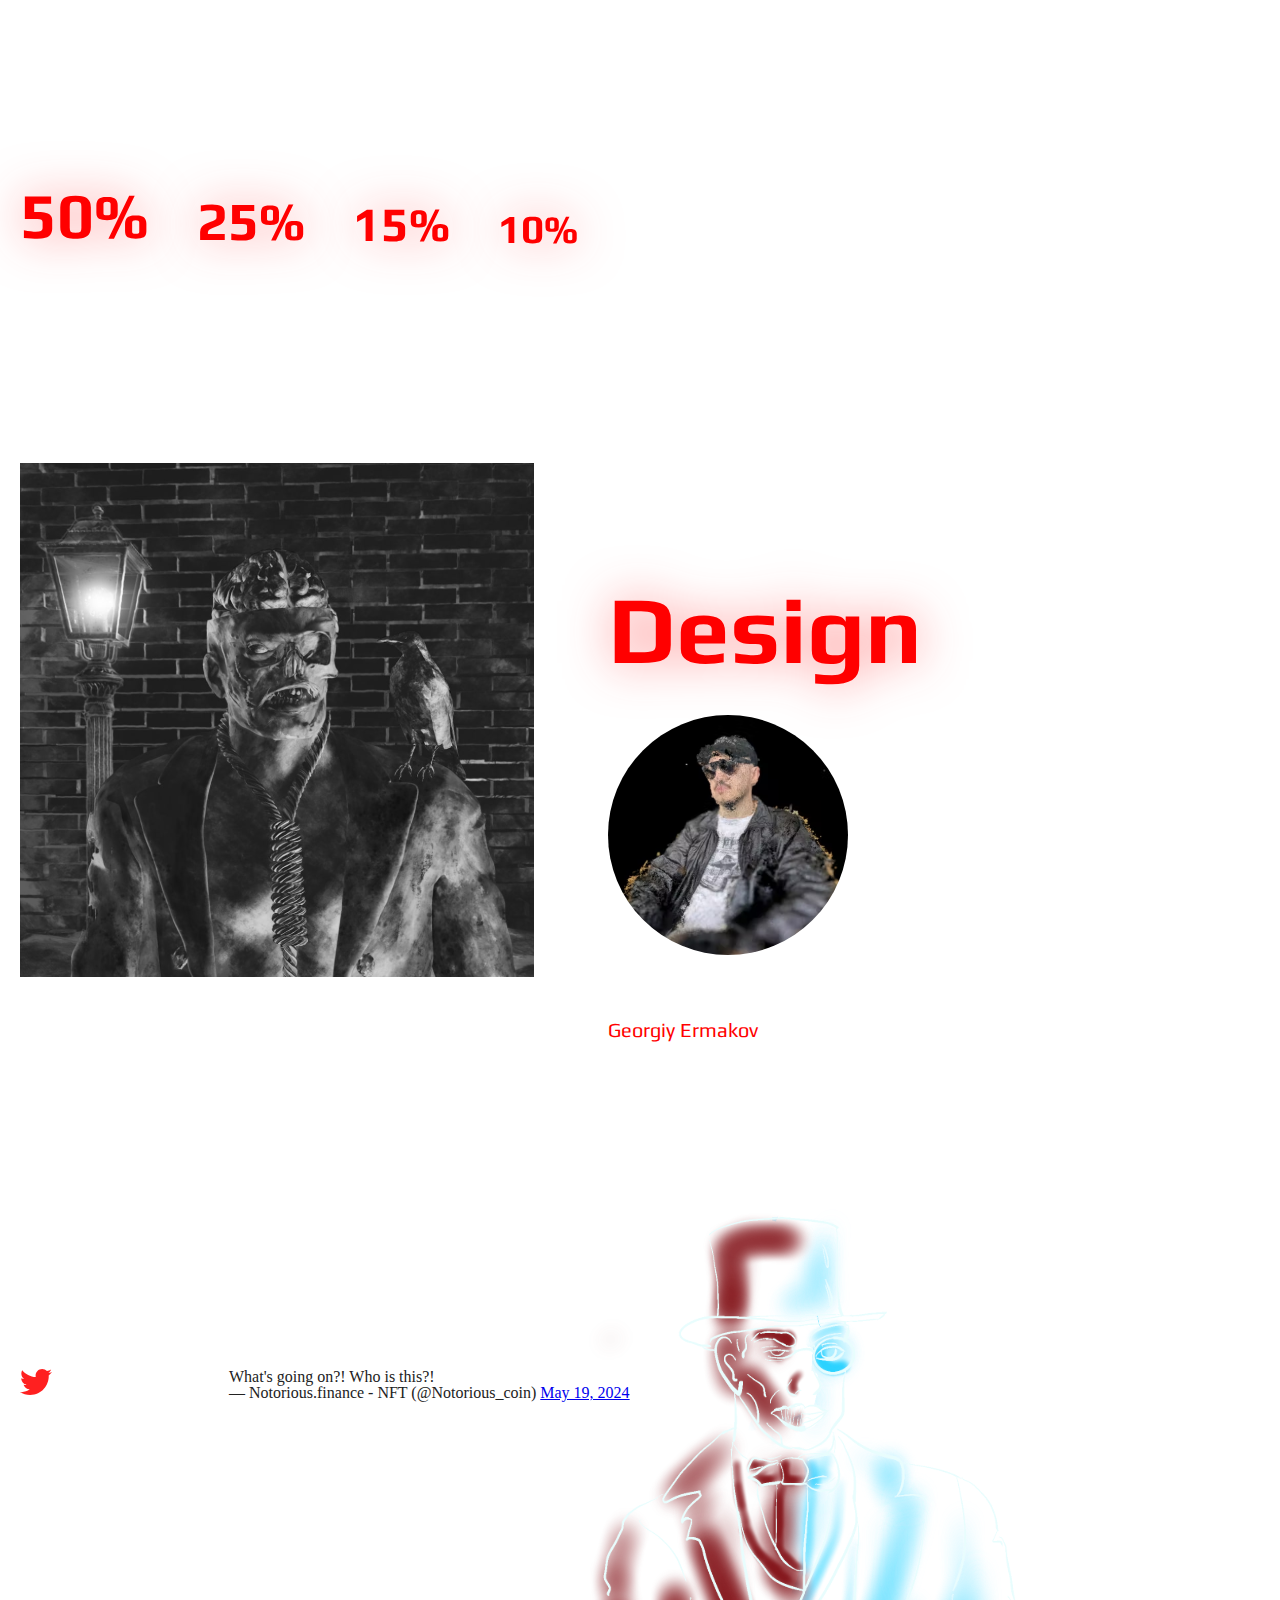
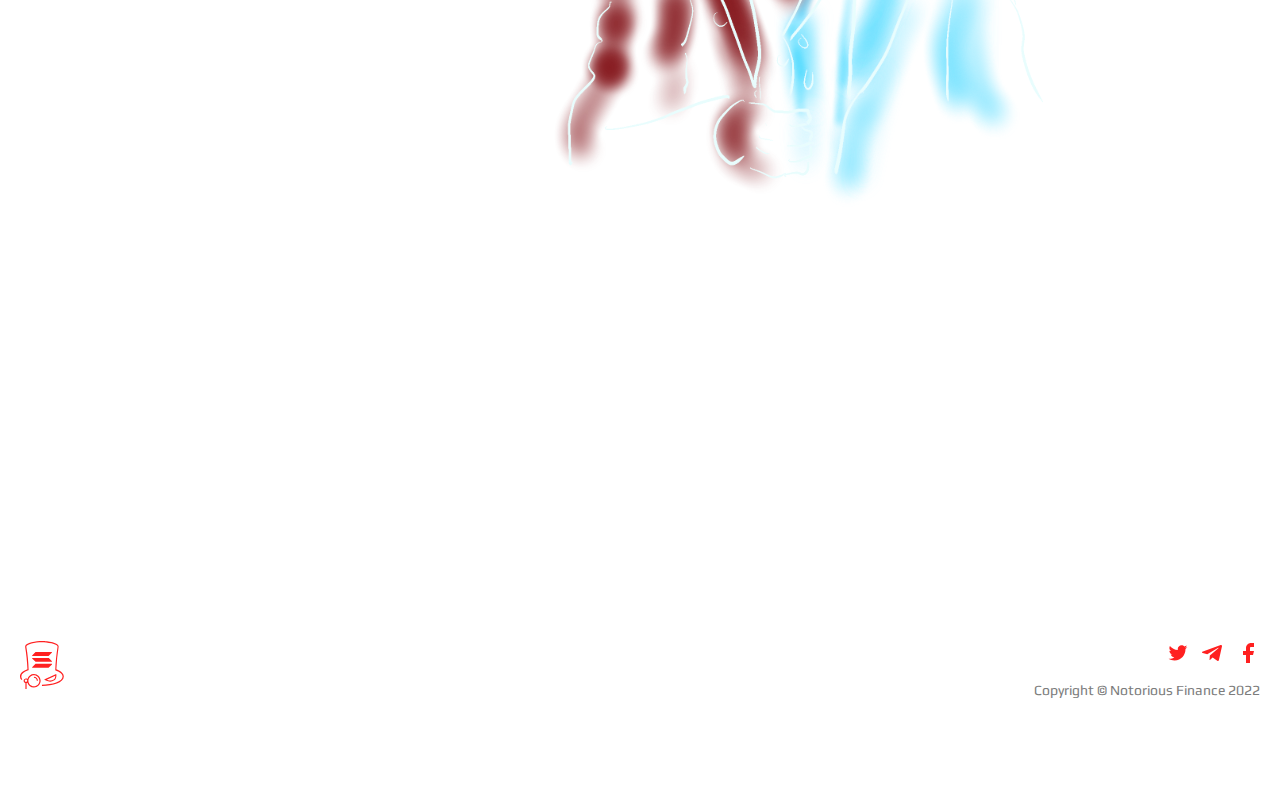
==== commit 68d93ce3: "Update index.html" ====
--- a/index.html
+++ b/index.html
@@ -299,11 +299,7 @@
                     </div>
                     <div class="twitt_red">
                         <img src="img/svg/twit_blu_red.svg" alt="blu_red" class="twitt_blu_red">
-                            <a class="twitter-timeline"
-                             href="https://twitter.com/Notorious_Coin"
-                              data-tweet-limit="3">
-                            Tweets by @Notorious_Coin
-                            </a> 
+                        <blockquote class="twitter-tweet" data-theme="dark"><p lang="en" dir="ltr">What&#39;s going on?! Who is this?!</p>&mdash; Notorious.finance - NFT (@Notorious_coin) <a href="https://twitter.com/Notorious_coin/status/1792249129843966203?ref_src=twsrc%5Etfw">May 19, 2024</a></blockquote> <script async src="https://platform.twitter.com/widgets.js" charset="utf-8"></script>
                         <script async src="https://platform.twitter.com/widgets.js" charset="utf-8"></script>
                     </div>
                 </div>
